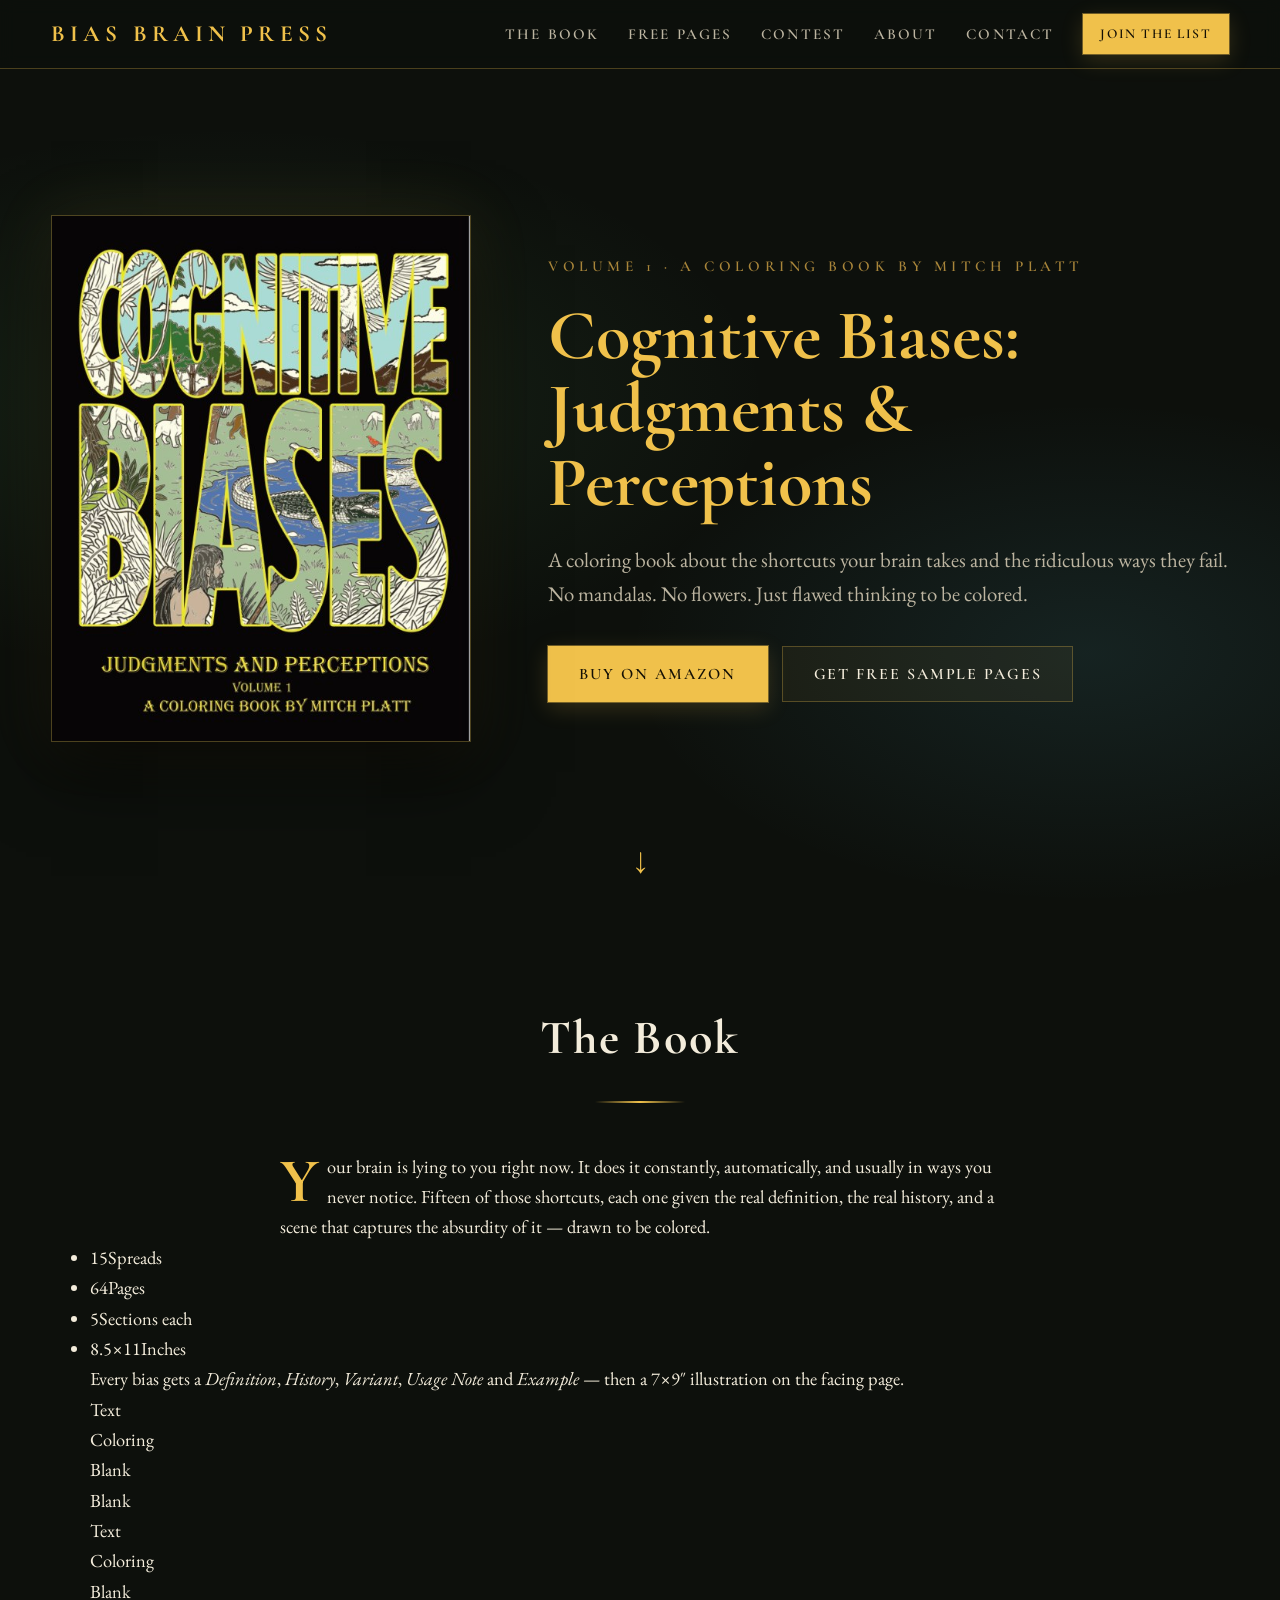
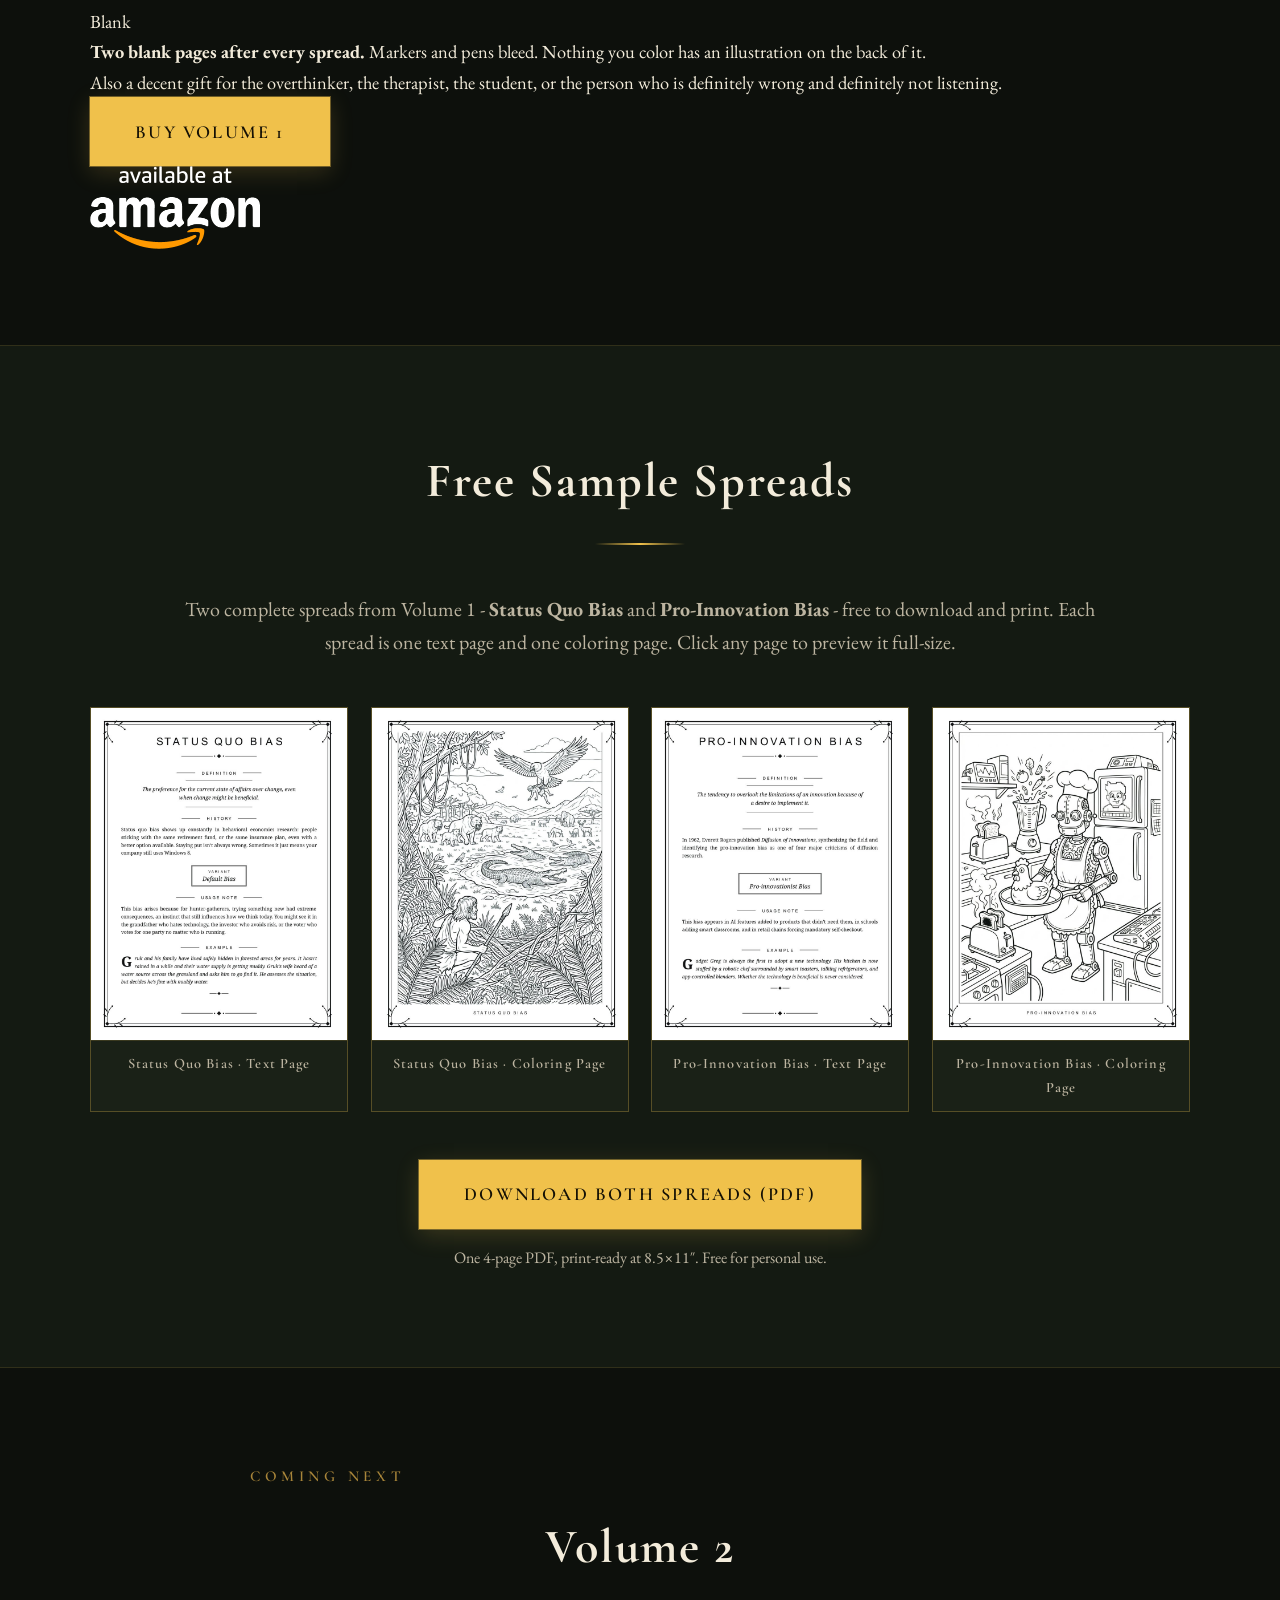
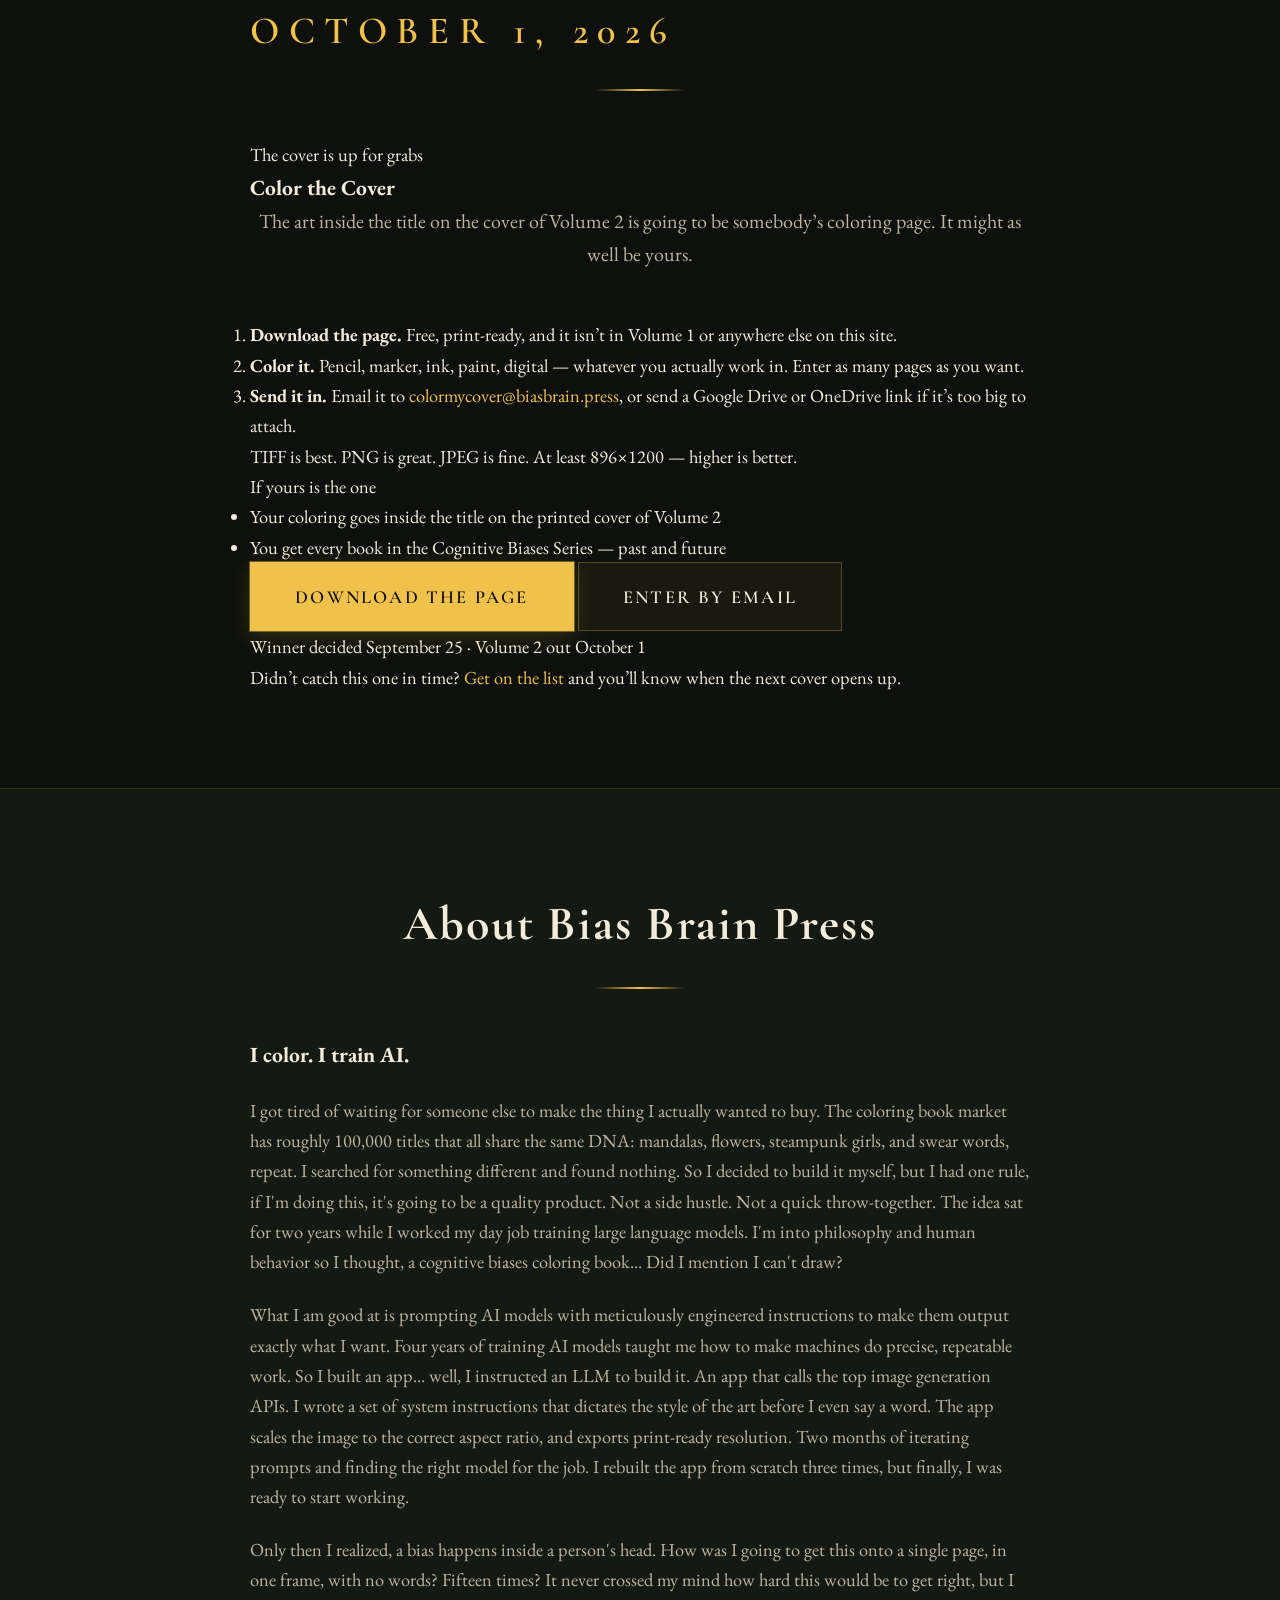
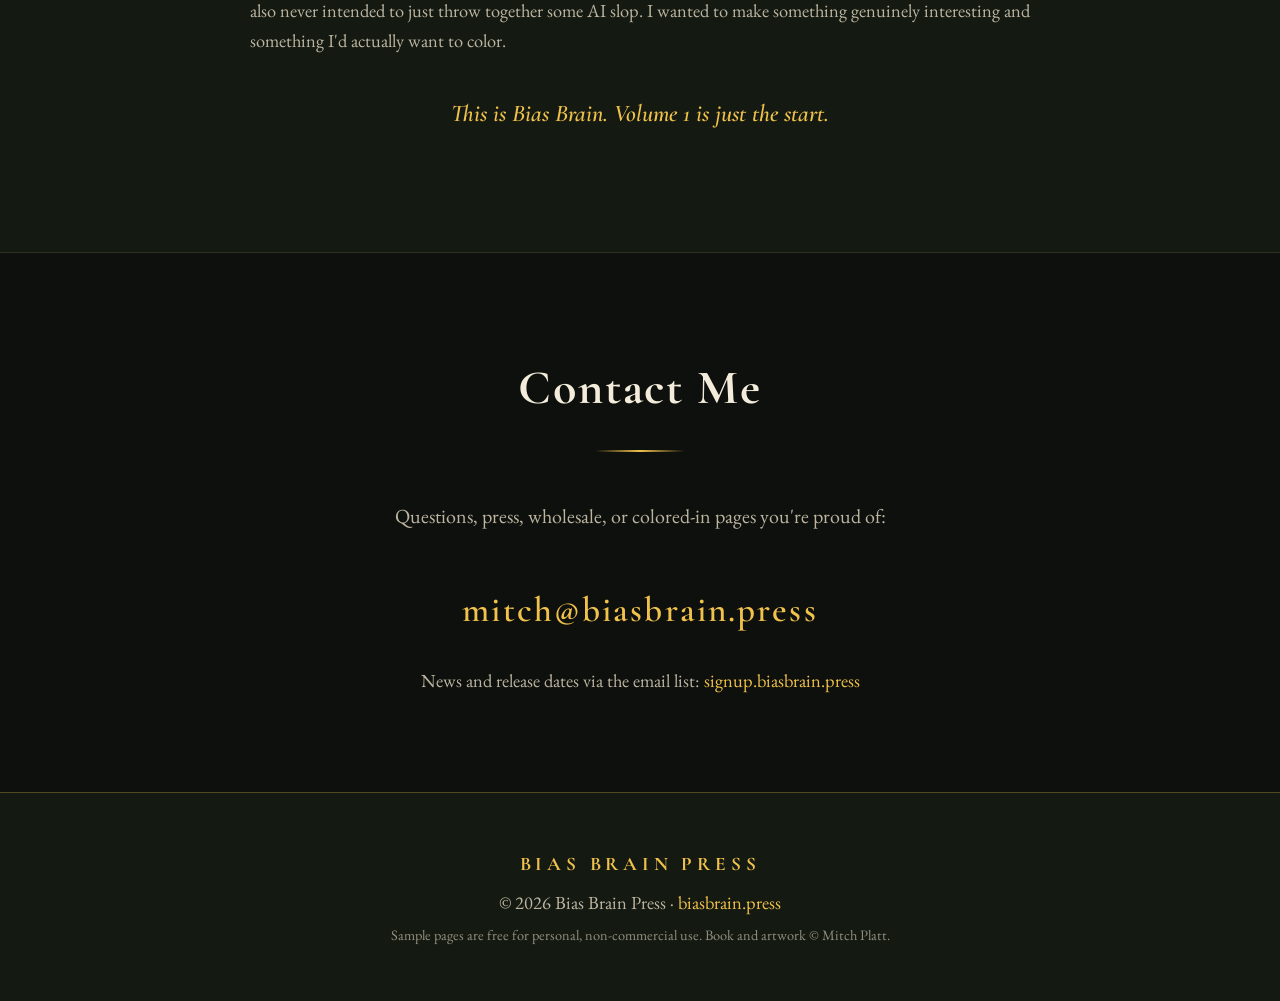
==== app/index.html @ ae274e96 "Add files via upload" ====
<!DOCTYPE html>
<html lang="en">
<head>
  <meta charset="UTF-8">
  <meta name="viewport" content="width=device-width, initial-scale=1.0">
  <title>Bias Brain Press - Cognitive Biases: A Coloring Book</title>
  <meta name="description" content="Bias Brain Press publishes Cognitive Biases: Judgments and Perceptions - a coloring book about the flawed shortcuts your brain loves. Download free sample pages and join the email list.">
  <link rel="icon" type="image/png" href="images/favicon.png">
  <link rel="preconnect" href="https://fonts.googleapis.com">
  <link rel="preconnect" href="https://fonts.gstatic.com" crossorigin>
  <link href="https://fonts.googleapis.com/css2?family=Cormorant+Garamond:ital,wght@0,500;0,600;0,700;1,500&family=EB+Garamond:ital,wght@0,400;0,500;1,400&display=swap" rel="stylesheet">
  <link rel="stylesheet" href="css/style.css">
</head>
<body>

  <!-- ============ NAV ============ -->
  <header class="nav">
    <a class="wordmark" href="#top">Bias Brain Press</a>
    <button class="nav-toggle" id="navToggle" aria-label="Open menu" aria-expanded="false">
      <span></span><span></span><span></span>
    </button>
    <nav class="nav-links" id="navLinks">
      <a href="#book">The Book</a>
      <a href="#free">Free Pages</a>
      <a href="#volume2">Contest</a>
      <a href="#about">About</a>
      <a href="#contact">Contact</a>
      <a class="btn btn-small btn-gold" href="https://forms.cloud.microsoft/r/vApkrmTgNT" target="_blank" rel="noopener">Join the List</a>
    </nav>
  </header>

  <!-- ============ HERO ============ -->
  <section class="hero" id="top">
    <div class="hero-inner">
      <div class="hero-cover">
        <img src="images/cover.jpg" alt="Cover of Cognitive Biases: Judgments and Perceptions, Volume 1 - a coloring book by Mitch Platt" width="542" height="681">
        <div class="cover-glow" aria-hidden="true"></div>
      </div>
      <div class="hero-copy">
        <p class="kicker">Volume 1 &middot; A coloring book by Mitch Platt</p>
        <h1>Cognitive Biases:<br><span>Judgments &amp; Perceptions</span></h1>
        <p class="lede">A coloring book about the shortcuts your brain takes and the ridiculous ways they fail. No mandalas. No flowers. Just flawed thinking to be colored.</p>
        <div class="hero-actions">
          <a class="btn btn-gold" href="https://www.amazon.com/dp/B0HBMC6KRS" target="_blank" rel="noopener">Buy on Amazon</a>
          <a class="btn btn-outline" href="#free">Get Free Sample Pages</a>
        </div>
      </div>
    </div>
    <a class="scroll-hint" href="#book" aria-label="Scroll down">&darr;</a>
  </section>

  <!-- ============ THE BOOK ============ -->
  <section class="section" id="book">
    <div class="wrap">
      <h2 class="section-title">The Book</h2>
      <div class="rule" aria-hidden="true"></div>
      <div class="book-text">
        <p class="dropcap">Your brain is lying to you right now. It does it constantly, automatically, and usually in ways you never notice. Fifteen of those shortcuts, each one given the real definition, the real history, and a scene that captures the absurdity of it &mdash; drawn to be colored.</p>
      </div>

      <div class="spec-panel">
        <ul class="specs">
          <li><span class="spec-num">15</span><span class="spec-label">Spreads</span></li>
          <li><span class="spec-num">64</span><span class="spec-label">Pages</span></li>
          <li><span class="spec-num">5</span><span class="spec-label">Sections each</span></li>
          <li><span class="spec-num">8.5&times;11</span><span class="spec-label">Inches</span></li>
        </ul>

        <p class="spec-sections">Every bias gets a <em>Definition</em>, <em>History</em>, <em>Variant</em>, <em>Usage&nbsp;Note</em> and <em>Example</em> &mdash; then a 7&times;9&Prime; illustration on the facing page.</p>

        <div class="pagemap">
          <div class="pagemap-strip">
            <div class="pgw"><span class="pg pg-text" aria-hidden="true"></span><span class="pgl">Text</span></div>
            <div class="pgw"><span class="pg pg-art" aria-hidden="true"></span><span class="pgl">Coloring</span></div>
            <div class="pgw"><span class="pg pg-blank" aria-hidden="true"></span><span class="pgl">Blank</span></div>
            <div class="pgw"><span class="pg pg-blank" aria-hidden="true"></span><span class="pgl">Blank</span></div>
            <div class="pgw"><span class="pg pg-text" aria-hidden="true"></span><span class="pgl">Text</span></div>
            <div class="pgw"><span class="pg pg-art" aria-hidden="true"></span><span class="pgl">Coloring</span></div>
            <div class="pgw"><span class="pg pg-blank" aria-hidden="true"></span><span class="pgl">Blank</span></div>
            <div class="pgw"><span class="pg pg-blank" aria-hidden="true"></span><span class="pgl">Blank</span></div>
          </div>
          <p class="pagemap-note"><strong>Two blank pages after every spread.</strong> Markers and pens bleed. Nothing you color has an illustration on the back of it.</p>
        </div>
      </div>

      <p class="gift-note">Also a decent gift for the overthinker, the therapist, the student, or the person who is definitely wrong and definitely not listening.</p>

      <div class="book-cta">
        <a class="btn btn-gold btn-large" href="https://www.amazon.com/dp/B0HBMC6KRS" target="_blank" rel="noopener">Buy Volume 1</a>
        <img class="amazon-badge" src="images/available-at-amazon.png" alt="Available at Amazon" width="170" height="83" loading="lazy">
      </div>
    </div>
  </section>

  <!-- ============ FREE SAMPLE PAGES ============ -->
  <section class="section section-alt" id="free">
    <div class="wrap">
      <h2 class="section-title">Free Sample Spreads</h2>
      <div class="rule" aria-hidden="true"></div>
      <p class="section-lede">Two complete spreads from Volume 1 - <strong>Status Quo Bias</strong> and <strong>Pro-Innovation Bias</strong> - free to download and print. Each spread is one text page and one coloring page. Click any page to preview it full-size.</p>

      <div class="gallery">
        <figure class="gallery-item" data-full="images/status-quo-text.jpg">
          <img src="images/status-quo-text.jpg" alt="Status Quo Bias - text page with definition, history, and example" loading="lazy">
          <figcaption>Status Quo Bias &middot; Text Page</figcaption>
        </figure>
        <figure class="gallery-item" data-full="images/status-quo-coloring.jpg">
          <img src="images/status-quo-coloring.jpg" alt="Status Quo Bias - coloring page of a prehistoric hunter-gatherer scene" loading="lazy">
          <figcaption>Status Quo Bias &middot; Coloring Page</figcaption>
        </figure>
        <figure class="gallery-item" data-full="images/pro-innovation-text.jpg">
          <img src="images/pro-innovation-text.jpg" alt="Pro-Innovation Bias - text page with definition, history, and example" loading="lazy">
          <figcaption>Pro-Innovation Bias &middot; Text Page</figcaption>
        </figure>
        <figure class="gallery-item" data-full="images/pro-innovation-coloring.jpg">
          <img src="images/pro-innovation-coloring.jpg" alt="Pro-Innovation Bias - coloring page of a robot chef in a gadget-filled kitchen" loading="lazy">
          <figcaption>Pro-Innovation Bias &middot; Coloring Page</figcaption>
        </figure>
      </div>

      <div class="download-cta">
        <a class="btn btn-gold btn-large" href="downloads/bias-brain-sample-spreads.pdf" download>Download Both Spreads (PDF)</a>
        <p class="download-note">One 4-page PDF, print-ready at 8.5&times;11&Prime;. Free for personal use.</p>
      </div>
    </div>
  </section>

  <!-- ============ VOLUME 2 + CONTEST ============ -->
  <section class="section contest" id="volume2">
    <div class="wrap wrap-narrow contest-inner">
      <p class="kicker">Coming next</p>
      <h2 class="section-title">Volume 2</h2>
      <p class="volume2-date">October 1, 2026</p>
      <div class="rule" aria-hidden="true"></div>

      <p class="contest-flag">The cover is up for grabs</p>
      <h3 class="contest-title">Color the Cover</h3>

      <p class="section-lede">The art inside the title on the cover of Volume&nbsp;2 is going to be somebody&rsquo;s coloring page. It might as well be yours.</p>

      <ol class="steps">
        <li>
          <strong>Download the page.</strong>
          Free, print-ready, and it isn&rsquo;t in Volume&nbsp;1 or anywhere else on this site.
        </li>
        <li>
          <strong>Color it.</strong>
          Pencil, marker, ink, paint, digital &mdash; whatever you actually work in. Enter as many pages as you want.
        </li>
        <li>
          <strong>Send it in.</strong>
          Email it to <a href="mailto:colormycover@biasbrain.press">colormycover@biasbrain.press</a>, or send a Google&nbsp;Drive or OneDrive link if it&rsquo;s too big to attach.
        </li>
      </ol>

      <p class="contest-spec">TIFF is best. PNG is great. JPEG is fine. At least 896&times;1200 &mdash; higher is better.</p>

      <div class="prize">
        <p class="prize-title">If yours is the one</p>
        <ul>
          <li>Your coloring goes inside the title on the printed cover of Volume&nbsp;2</li>
          <li>You get every book in the Cognitive Biases Series &mdash; past and future</li>
        </ul>
      </div>

      <div class="contest-actions">
        <!-- PLACEHOLDER: drop the PDF at app/downloads/bias-brain-contest-page.pdf, then delete "is-disabled" from the line below -->
        <a class="btn btn-gold btn-large is-disabled" href="downloads/bias-brain-contest-page.pdf" download>Download the Page</a>
        <a class="btn btn-outline btn-large" href="mailto:colormycover@biasbrain.press">Enter by Email</a>
      </div>

      <p class="contest-meta">Winner decided September&nbsp;25 &middot; Volume&nbsp;2 out October&nbsp;1</p>
      <p class="contest-list">Didn&rsquo;t catch this one in time? <a href="https://forms.cloud.microsoft/r/vApkrmTgNT" target="_blank" rel="noopener">Get on the list</a> and you&rsquo;ll know when the next cover opens up.</p>
    </div>
  </section>

  <!-- ============ ABOUT ============ -->
  <section class="section section-alt" id="about">
    <div class="wrap wrap-narrow">
      <h2 class="section-title">About Bias Brain Press</h2>
      <div class="rule" aria-hidden="true"></div>
      <div class="bio">
        <p class="bio-lead"><strong>I color. I train AI.</strong></p>
        <p>I got tired of waiting for someone else to make the thing I actually wanted to buy. The coloring book market has roughly 100,000 titles that all share the same DNA: mandalas, flowers, steampunk girls, and swear words, repeat. I searched for something different and found nothing. So I decided to build it myself, but I had one rule, if I'm doing this, it's going to be a quality product. Not a side hustle. Not a quick throw-together. The idea sat for two years while I worked my day job training large language models. I'm into philosophy and human behavior so I thought, a cognitive biases coloring book... Did I mention I can't draw?</p>
        <p>What I am good at is prompting AI models with meticulously engineered instructions to make them output exactly what I want. Four years of training AI models taught me how to make machines do precise, repeatable work. So I built an app... well, I instructed an LLM to build it. An app that calls the top image generation APIs. I wrote a set of system instructions that dictates the style of the art before I even say a word. The app scales the image to the correct aspect ratio, and exports print-ready resolution. Two months of iterating prompts and finding the right model for the job. I rebuilt the app from scratch three times, but finally, I was ready to start working.</p>
        <p>Only then I realized, a bias happens inside a person's head. How was I going to get this onto a single page, in one frame, with no words? Fifteen times? It never crossed my mind how hard this would be to get right, but I also never intended to just throw together some AI slop. I wanted to make something genuinely interesting and something I'd actually want to color.</p>
        <p class="bio-signoff">This is Bias Brain. Volume 1 is just the start.</p>
      </div>
    </div>
  </section>

  <!-- ============ CONTACT ============ -->
  <section class="section" id="contact">
    <div class="wrap wrap-narrow contact-inner">
      <h2 class="section-title">Contact Me</h2>
      <div class="rule" aria-hidden="true"></div>
      <p class="section-lede">Questions, press, wholesale, or colored-in pages you're proud of:</p>
      <p><a class="contact-email" href="mailto:mitch@biasbrain.press">mitch@biasbrain.press</a></p>
      <p class="contact-signup">News and release dates via the email list: <a href="https://forms.cloud.microsoft/r/vApkrmTgNT" target="_blank" rel="noopener">signup.biasbrain.press</a></p>
    </div>
  </section>

  <!-- ============ FOOTER ============ -->
  <footer class="footer">
    <p class="footer-wordmark">Bias Brain Press</p>
    <p>&copy; 2026 Bias Brain Press &middot; <a href="https://biasbrain.press">biasbrain.press</a></p>
    <p class="footer-small">Sample pages are free for personal, non-commercial use. Book and artwork &copy; Mitch Platt.</p>
  </footer>

  <!-- ============ LIGHTBOX ============ -->
  <div class="lightbox" id="lightbox" aria-hidden="true">
    <button class="lightbox-close" id="lightboxClose" aria-label="Close preview">&times;</button>
    <img id="lightboxImg" src="" alt="Full-size page preview">
  </div>

  <script>
    // Mobile nav
    const navToggle = document.getElementById('navToggle');
    const navLinks = document.getElementById('navLinks');
    navToggle.addEventListener('click', () => {
      const open = navLinks.classList.toggle('open');
      navToggle.setAttribute('aria-expanded', open);
    });
    navLinks.querySelectorAll('a').forEach(a =>
      a.addEventListener('click', () => navLinks.classList.remove('open'))
    );

    // Lightbox
    const lightbox = document.getElementById('lightbox');
    const lightboxImg = document.getElementById('lightboxImg');
    document.querySelectorAll('.gallery-item').forEach(item => {
      item.addEventListener('click', () => {
        lightboxImg.src = item.dataset.full;
        lightboxImg.alt = item.querySelector('img').alt;
        lightbox.classList.add('open');
        lightbox.setAttribute('aria-hidden', 'false');
        document.body.style.overflow = 'hidden';
      });
    });
    function closeLightbox() {
      lightbox.classList.remove('open');
      lightbox.setAttribute('aria-hidden', 'true');
      document.body.style.overflow = '';
    }
    document.getElementById('lightboxClose').addEventListener('click', closeLightbox);
    lightbox.addEventListener('click', e => { if (e.target === lightbox) closeLightbox(); });
    document.addEventListener('keydown', e => { if (e.key === 'Escape') closeLightbox(); });
  </script>
</body>
</html>
---- app/css/style.css ----
/* ============================================================
   Bias Brain Press — biasbrain.press
   Single-page site. Dark theme, bright accents from the cover.
   ============================================================ */

:root {
  --bg:        #0d100c;
  --bg-alt:    #141a12;
  --panel:     #1a2117;
  --ink:       #f3ecdb;
  --ink-dim:   #bdb5a1;
  --gold:      #f0c14b;
  --gold-deep: #c9982e;
  --gold-soft: #a8853a;
  --line:      rgba(240, 193, 75, 0.28);
  --serif:     "Cormorant Garamond", Georgia, "Times New Roman", serif;
  --body:      "EB Garamond", Georgia, "Times New Roman", serif;
}

* { margin: 0; padding: 0; box-sizing: border-box; }

html { scroll-behavior: smooth; }

body {
  background: var(--bg);
  color: var(--ink);
  font-family: var(--body);
  font-size: 1.15rem;
  line-height: 1.65;
  -webkit-font-smoothing: antialiased;
}

img { display: block; max-width: 100%; height: auto; }

a { color: var(--gold); text-decoration: none; }
a:hover { text-decoration: underline; }

/* ---------- Buttons ---------- */
.btn {
  display: inline-block;
  font-family: var(--serif);
  font-weight: 600;
  font-size: 1rem;
  letter-spacing: 0.12em;
  text-transform: uppercase;
  padding: 0.85em 1.9em;
  border: 1px solid transparent;
  transition: transform 0.15s ease, box-shadow 0.15s ease, background 0.15s ease;
  cursor: pointer;
}
.btn:hover { text-decoration: none; transform: translateY(-2px); }
.btn-gold {
  background: var(--gold);
  color: #141005;
  box-shadow: 0 0 0 1px rgba(240,193,75,.4), 0 6px 22px rgba(240,193,75,.18);
}
.btn-gold:hover { background: #ffd465; }
.btn-outline {
  border-color: var(--line);
  color: var(--ink);
  background: rgba(240,193,75,.05);
}
.btn-outline:hover { border-color: var(--gold); color: var(--gold); }
.btn-small { padding: 0.55em 1.2em; font-size: 0.85rem; }
.btn-large { font-size: 1.15rem; padding: 1em 2.4em; }

/* ---------- Nav ---------- */
.nav {
  position: sticky;
  top: 0;
  z-index: 50;
  display: flex;
  align-items: center;
  justify-content: space-between;
  padding: 0.9rem 4vw;
  background: rgba(13, 16, 12, 0.92);
  backdrop-filter: blur(8px);
  border-bottom: 1px solid var(--line);
}
.wordmark {
  font-family: var(--serif);
  font-weight: 700;
  font-size: 1.45rem;
  letter-spacing: 0.22em;
  text-transform: uppercase;
  color: var(--gold);
}
.wordmark:hover { text-decoration: none; color: #ffd465; }
.nav-links { display: flex; align-items: center; gap: 1.8rem; }
.nav-links a:not(.btn) {
  font-family: var(--serif);
  font-size: 0.95rem;
  font-weight: 600;
  letter-spacing: 0.14em;
  text-transform: uppercase;
  color: var(--ink-dim);
}
.nav-links a:not(.btn):hover { color: var(--gold); text-decoration: none; }
.nav-toggle {
  display: none;
  flex-direction: column;
  gap: 5px;
  background: none;
  border: 0;
  cursor: pointer;
  padding: 6px;
}
.nav-toggle span { width: 26px; height: 2px; background: var(--gold); display: block; }

/* ---------- Hero ---------- */
.hero {
  position: relative;
  min-height: calc(100vh - 66px);
  display: flex;
  flex-direction: column;
  justify-content: center;
  padding: 4rem 4vw 5rem;
  background:
    radial-gradient(ellipse 70% 55% at 18% 40%, rgba(108,193,116,0.12), transparent 60%),
    radial-gradient(ellipse 60% 50% at 85% 70%, rgba(98,200,222,0.10), transparent 60%),
    var(--bg);
}
.hero-inner {
  display: grid;
  grid-template-columns: minmax(280px, 420px) 1fr;
  gap: clamp(2rem, 6vw, 6rem);
  align-items: center;
  max-width: 1200px;
  margin: 0 auto;
  width: 100%;
}
.hero-cover { position: relative; }
.hero-cover img {
  width: 100%;
  border: 1px solid var(--line);
  box-shadow: 0 30px 70px rgba(0,0,0,0.65), 0 0 60px rgba(240,193,75,0.10);
}
.cover-glow {
  position: absolute;
  inset: -8%;
  background: radial-gradient(ellipse at center, rgba(240,193,75,0.12), transparent 65%);
  z-index: -1;
}
.kicker {
  font-family: var(--serif);
  font-size: 0.95rem;
  font-weight: 600;
  letter-spacing: 0.3em;
  text-transform: uppercase;
  color: var(--gold-soft);
  margin-bottom: 1.2rem;
}
.hero h1 {
  font-family: var(--serif);
  font-weight: 700;
  font-size: clamp(2.6rem, 5.5vw, 4.4rem);
  line-height: 1.05;
  color: var(--gold);
  margin-bottom: 1.4rem;
}
.lede {
  font-size: 1.3rem;
  color: var(--ink-dim);
  max-width: 34em;
  margin-bottom: 2.2rem;
}
.hero-actions { display: flex; flex-wrap: wrap; gap: 0.9rem; }
.scroll-hint {
  position: absolute;
  bottom: 1.4rem;
  left: 50%;
  transform: translateX(-50%);
  font-size: 1.6rem;
  color: var(--gold);
  animation: bob 2.2s ease-in-out infinite;
}
.scroll-hint:hover { text-decoration: none; }
@keyframes bob { 0%,100% { transform: translate(-50%,0); } 50% { transform: translate(-50%,8px); } }

/* ---------- Sections ---------- */
.section { padding: 6rem 4vw; }
.section-alt { background: var(--bg-alt); border-top: 1px solid rgba(240,193,75,0.12); border-bottom: 1px solid rgba(240,193,75,0.12); }
.wrap { max-width: 1100px; margin: 0 auto; }
.wrap-narrow { max-width: 780px; }
.section-title {
  font-family: var(--serif);
  font-weight: 700;
  font-size: clamp(2rem, 4vw, 3rem);
  color: var(--ink);
  letter-spacing: 0.04em;
  text-align: center;
}
.rule {
  width: 90px;
  height: 2px;
  margin: 1.4rem auto 3rem;
  background: linear-gradient(90deg, transparent, var(--gold), transparent);
}
.section-lede {
  text-align: center;
  font-size: 1.25rem;
  color: var(--ink-dim);
  max-width: 46em;
  margin: 0 auto 3rem;
}
.book-text { max-width: 720px; margin: 0 auto; }
.book-text p + p { margin-top: 1.2rem; }
.dropcap::first-letter {
  font-family: var(--serif);
  font-weight: 700;
  font-size: 3.4em;
  line-height: 0.8;
  float: left;
  padding: 0.08em 0.12em 0 0;
  color: var(--gold);
}
/* ---------- Gallery ---------- */
.gallery {
  display: grid;
  grid-template-columns: repeat(4, 1fr);
  gap: 1.4rem;
  margin-bottom: 3rem;
}
.gallery-item {
  cursor: zoom-in;
  border: 1px solid var(--line);
  background: var(--panel);
  transition: transform 0.2s ease, box-shadow 0.2s ease, border-color 0.2s ease;
}
.gallery-item:hover {
  transform: translateY(-6px);
  border-color: var(--gold);
  box-shadow: 0 18px 40px rgba(0,0,0,0.5), 0 0 30px rgba(240,193,75,0.10);
}
.gallery-item figcaption {
  font-family: var(--serif);
  font-size: 0.9rem;
  font-weight: 600;
  letter-spacing: 0.08em;
  text-align: center;
  color: var(--ink-dim);
  padding: 0.7rem 0.4rem;
  border-top: 1px solid rgba(240,193,75,0.15);
}
.download-cta { text-align: center; }
.download-note { margin-top: 1rem; color: var(--ink-dim); font-size: 1rem; }

/* ---------- Volume 2 ---------- */
.volume2 {
  background:
    radial-gradient(ellipse 60% 80% at 50% 50%, rgba(240,193,75,0.08), transparent 70%),
    var(--bg);
  text-align: center;
}
.volume2-inner { max-width: 760px; }
.volume2 .kicker { color: var(--gold-soft); }
.volume2-date {
  font-family: var(--serif);
  font-size: clamp(1.6rem, 3.5vw, 2.4rem);
  font-weight: 600;
  letter-spacing: 0.25em;
  text-transform: uppercase;
  color: var(--gold);
  margin: 0.8rem 0 1.6rem;
}

/* ---------- Bio ---------- */
.bio p { margin-bottom: 1.4rem; color: var(--ink-dim); }
.bio p:first-child { color: var(--ink); font-size: 1.35rem; }
.bio-signoff {
  font-family: var(--serif);
  font-size: 1.5rem;
  font-weight: 600;
  font-style: italic;
  color: var(--gold) !important;
  text-align: center;
  margin-top: 2.4rem;
}

/* ---------- Contact ---------- */
.contact-inner { text-align: center; }
.contact-email {
  font-family: var(--serif);
  font-size: clamp(1.5rem, 3.5vw, 2.2rem);
  font-weight: 600;
  letter-spacing: 0.06em;
  color: var(--gold);
}
.contact-email:hover { color: #ffd465; }
.contact-signup { margin-top: 1.6rem; color: var(--ink-dim); }

/* ---------- Footer ---------- */
.footer {
  padding: 3.5rem 4vw 3rem;
  text-align: center;
  border-top: 1px solid var(--line);
  background: var(--bg-alt);
  color: var(--ink-dim);
}
.footer-wordmark {
  font-family: var(--serif);
  font-weight: 700;
  font-size: 1.2rem;
  letter-spacing: 0.25em;
  text-transform: uppercase;
  color: var(--gold);
  margin-bottom: 0.8rem;
}
.footer p { margin-bottom: 0.4rem; }
.footer-small { font-size: 0.9rem; opacity: 0.75; }

/* ---------- Lightbox ---------- */
.lightbox {
  position: fixed;
  inset: 0;
  z-index: 100;
  display: none;
  align-items: center;
  justify-content: center;
  background: rgba(5, 7, 4, 0.93);
  padding: 3rem 1.5rem;
}
.lightbox.open { display: flex; }
.lightbox img {
  max-height: 88vh;
  max-width: 92vw;
  width: auto;
  border: 1px solid var(--line);
  box-shadow: 0 30px 80px rgba(0,0,0,0.8);
}
.lightbox-close {
  position: absolute;
  top: 1rem;
  right: 1.4rem;
  background: none;
  border: 0;
  color: var(--gold);
  font-size: 2.6rem;
  line-height: 1;
  cursor: pointer;
}

/* ---------- Responsive ---------- */
@media (max-width: 900px) {
  .hero-inner { grid-template-columns: 1fr; text-align: center; }
  .hero-cover { max-width: 360px; margin: 0 auto; }
  .hero-actions { justify-content: center; }
  .lede { margin-left: auto; margin-right: auto; }
  .gallery { grid-template-columns: repeat(2, 1fr); }
}
@media (max-width: 720px) {
  .nav-toggle { display: flex; }
  .nav-links {
    position: absolute;
    top: 100%;
    left: 0;
    right: 0;
    flex-direction: column;
    align-items: stretch;
    gap: 0;
    background: rgba(13, 16, 12, 0.98);
    border-bottom: 1px solid var(--line);
    padding: 0.6rem 4vw 1.2rem;
    display: none;
  }
  .nav-links.open { display: flex; }
  .nav-links a:not(.btn) { padding: 0.85rem 0; border-bottom: 1px solid rgba(240,193,75,0.12); }
  .nav-links .btn { margin-top: 0.9rem; text-align: center; }
  .section { padding: 4rem 5vw; }
  .hero { padding: 3rem 5vw 5rem; min-height: auto; }
  .scroll-hint { display: none; }
}
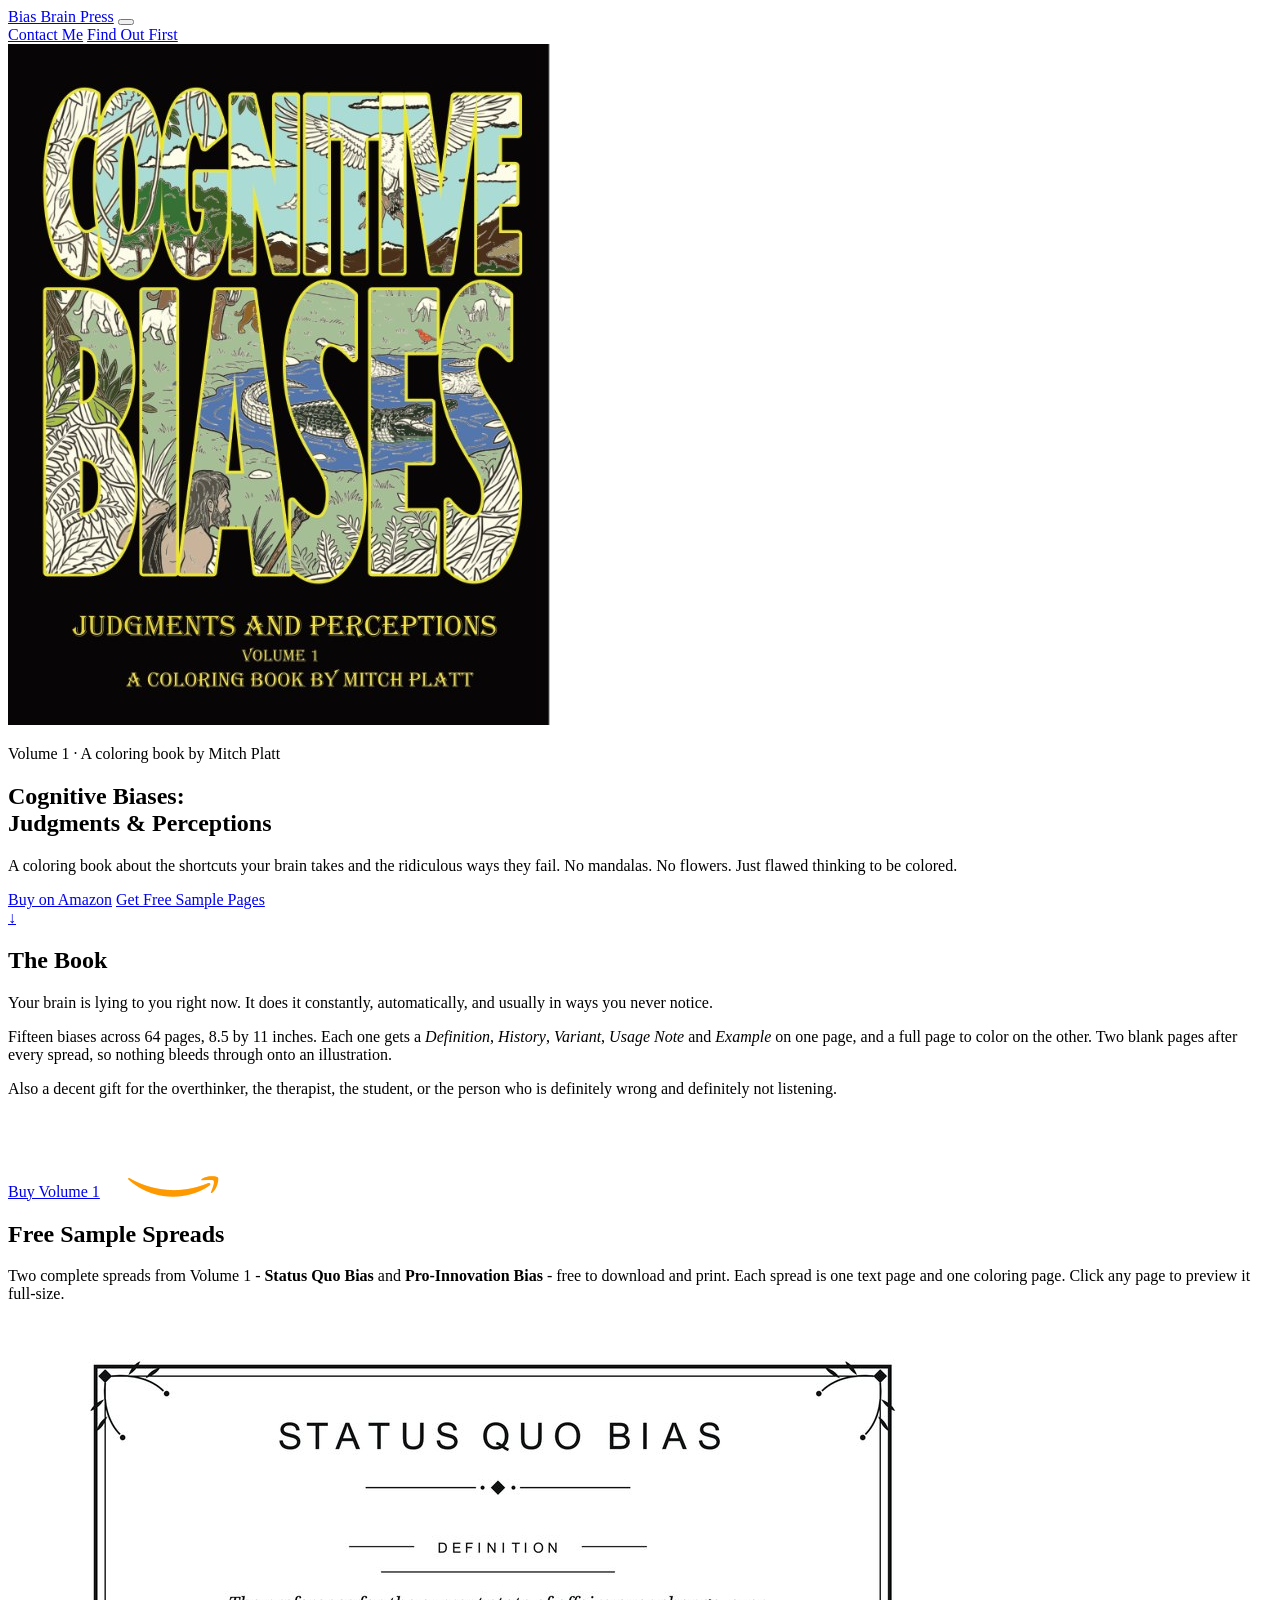
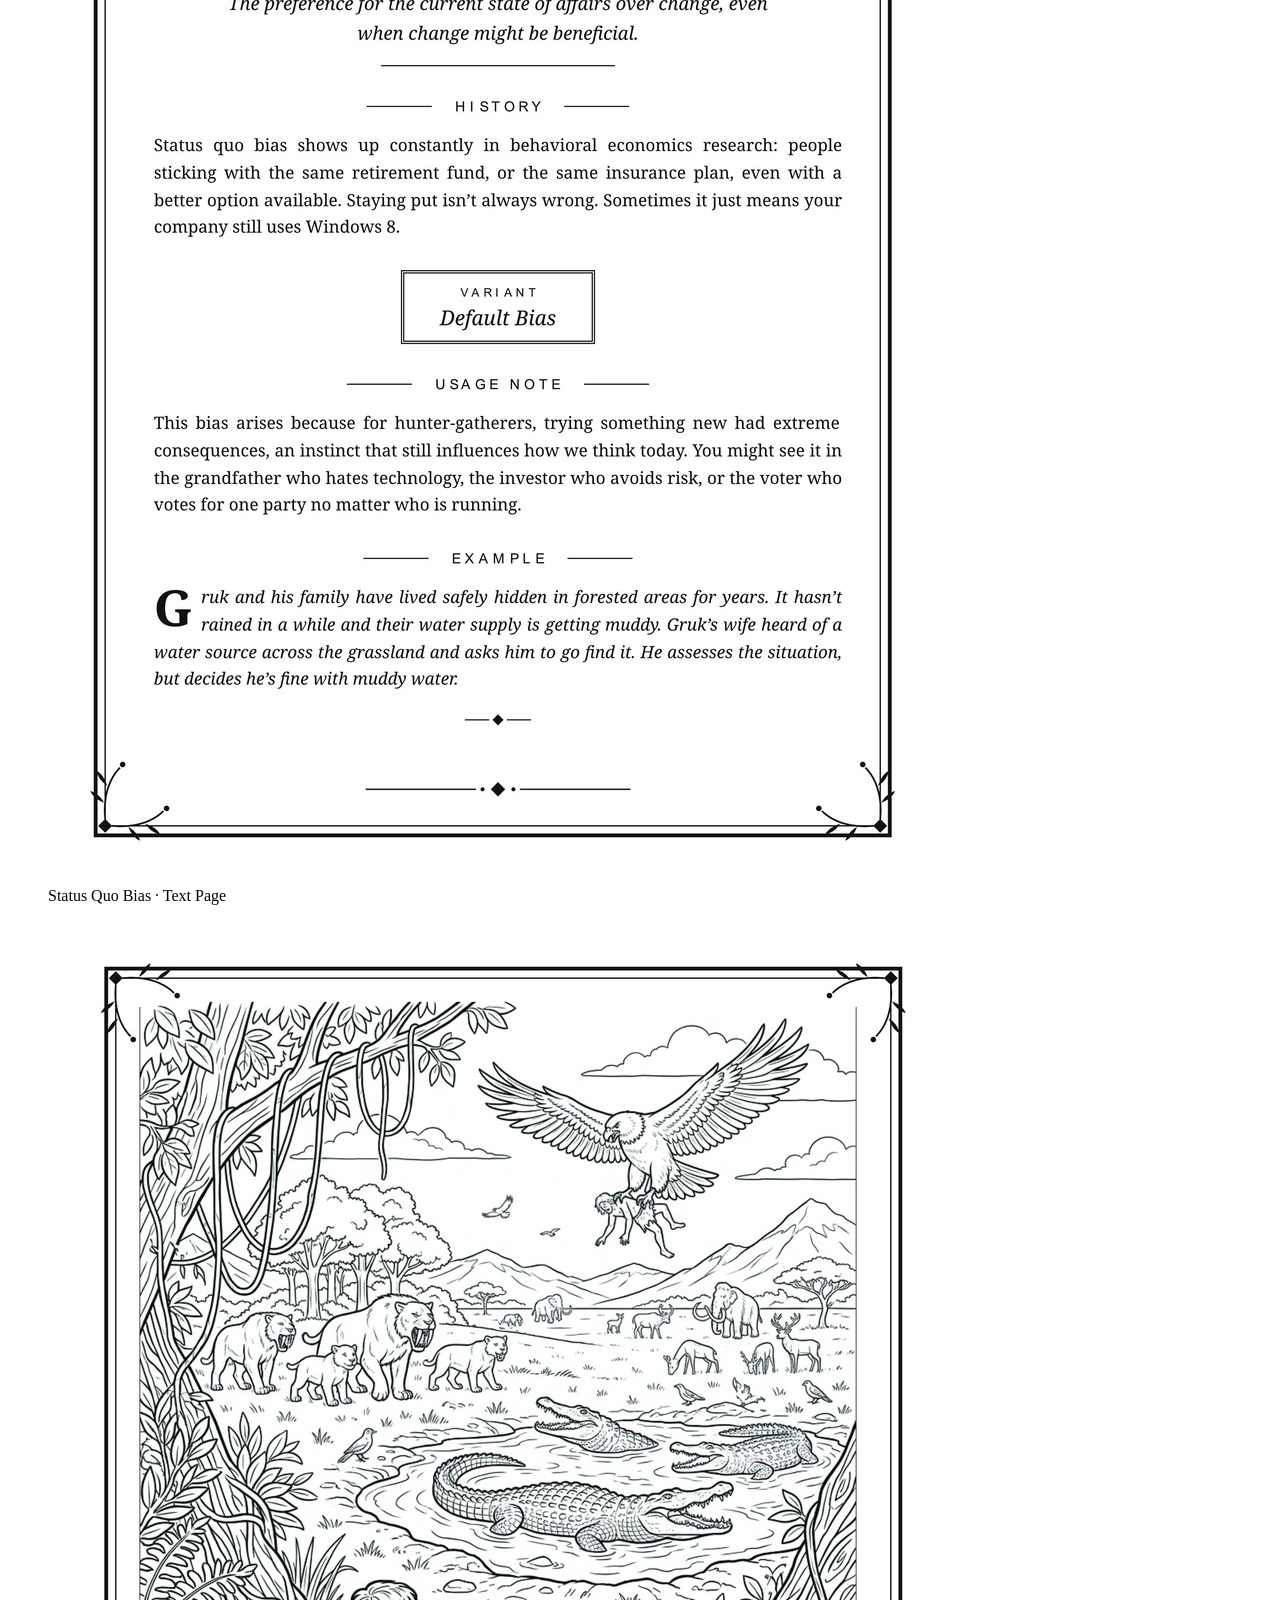
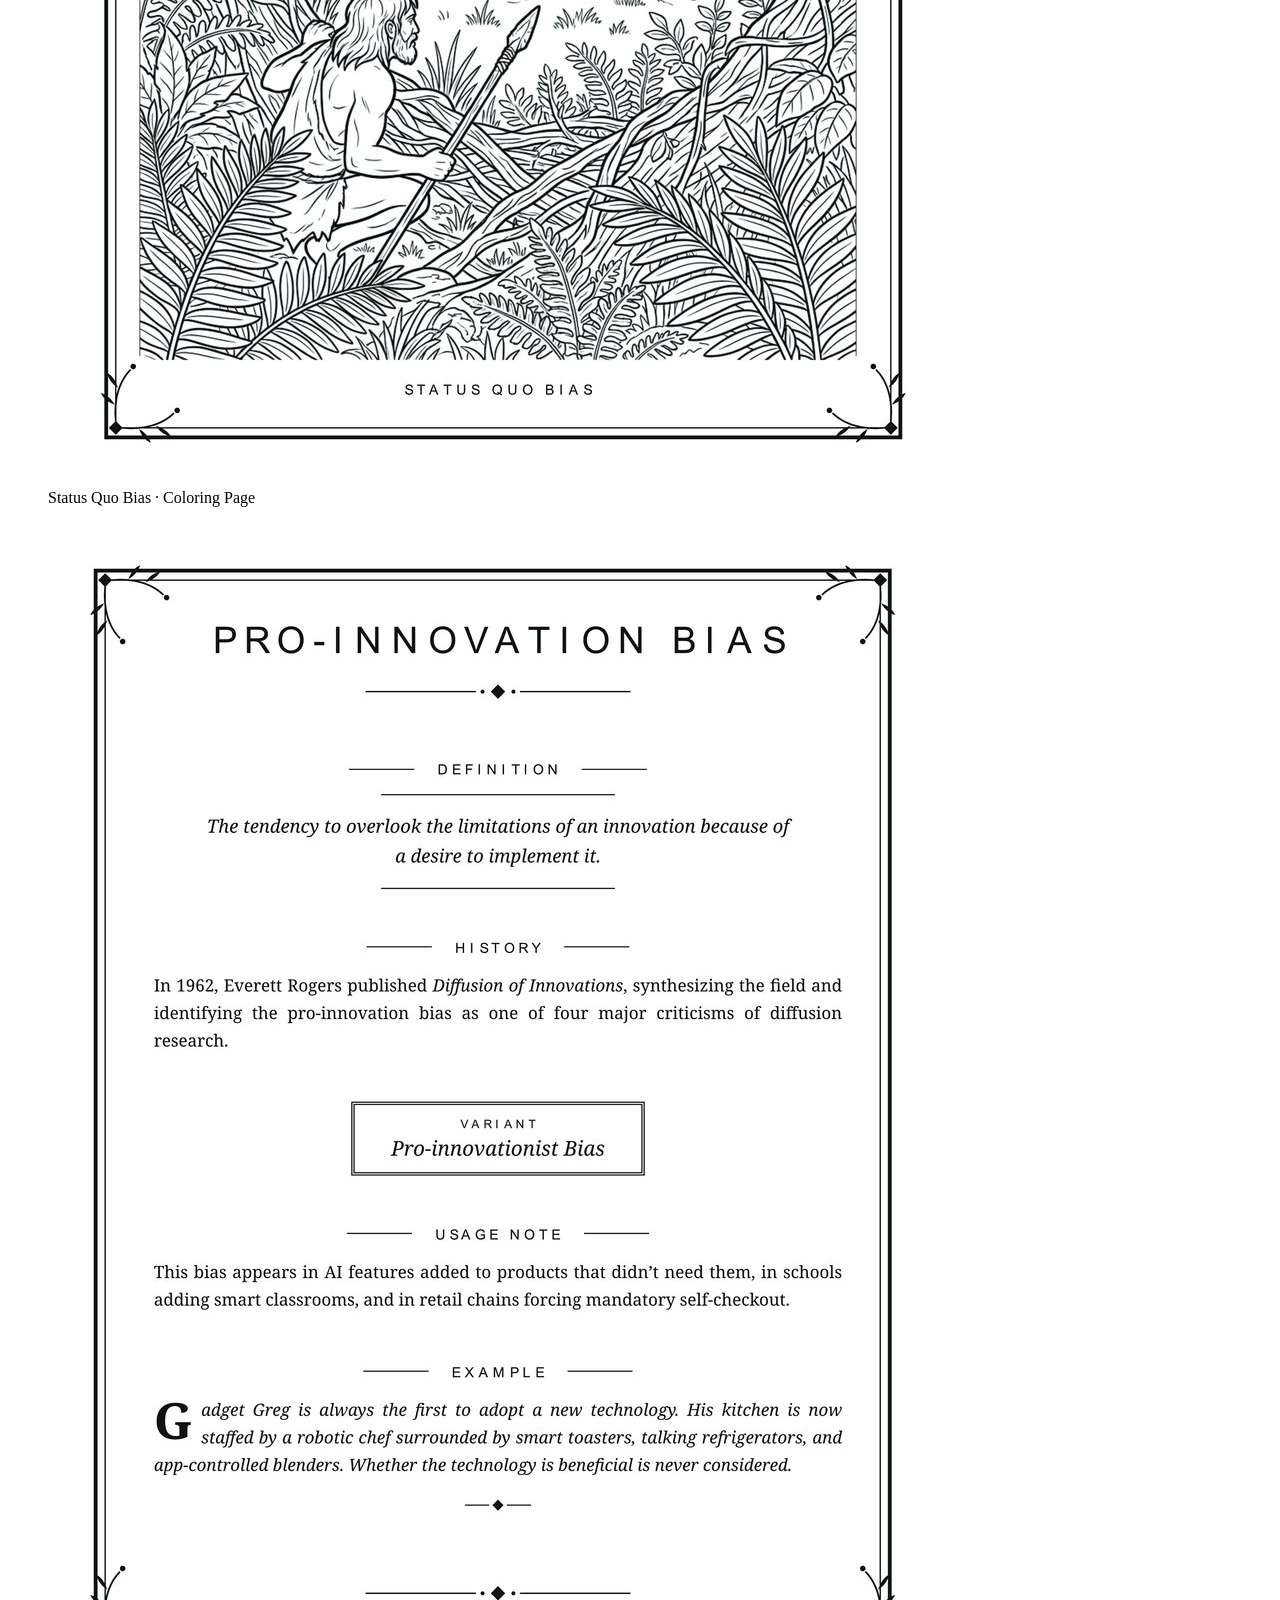
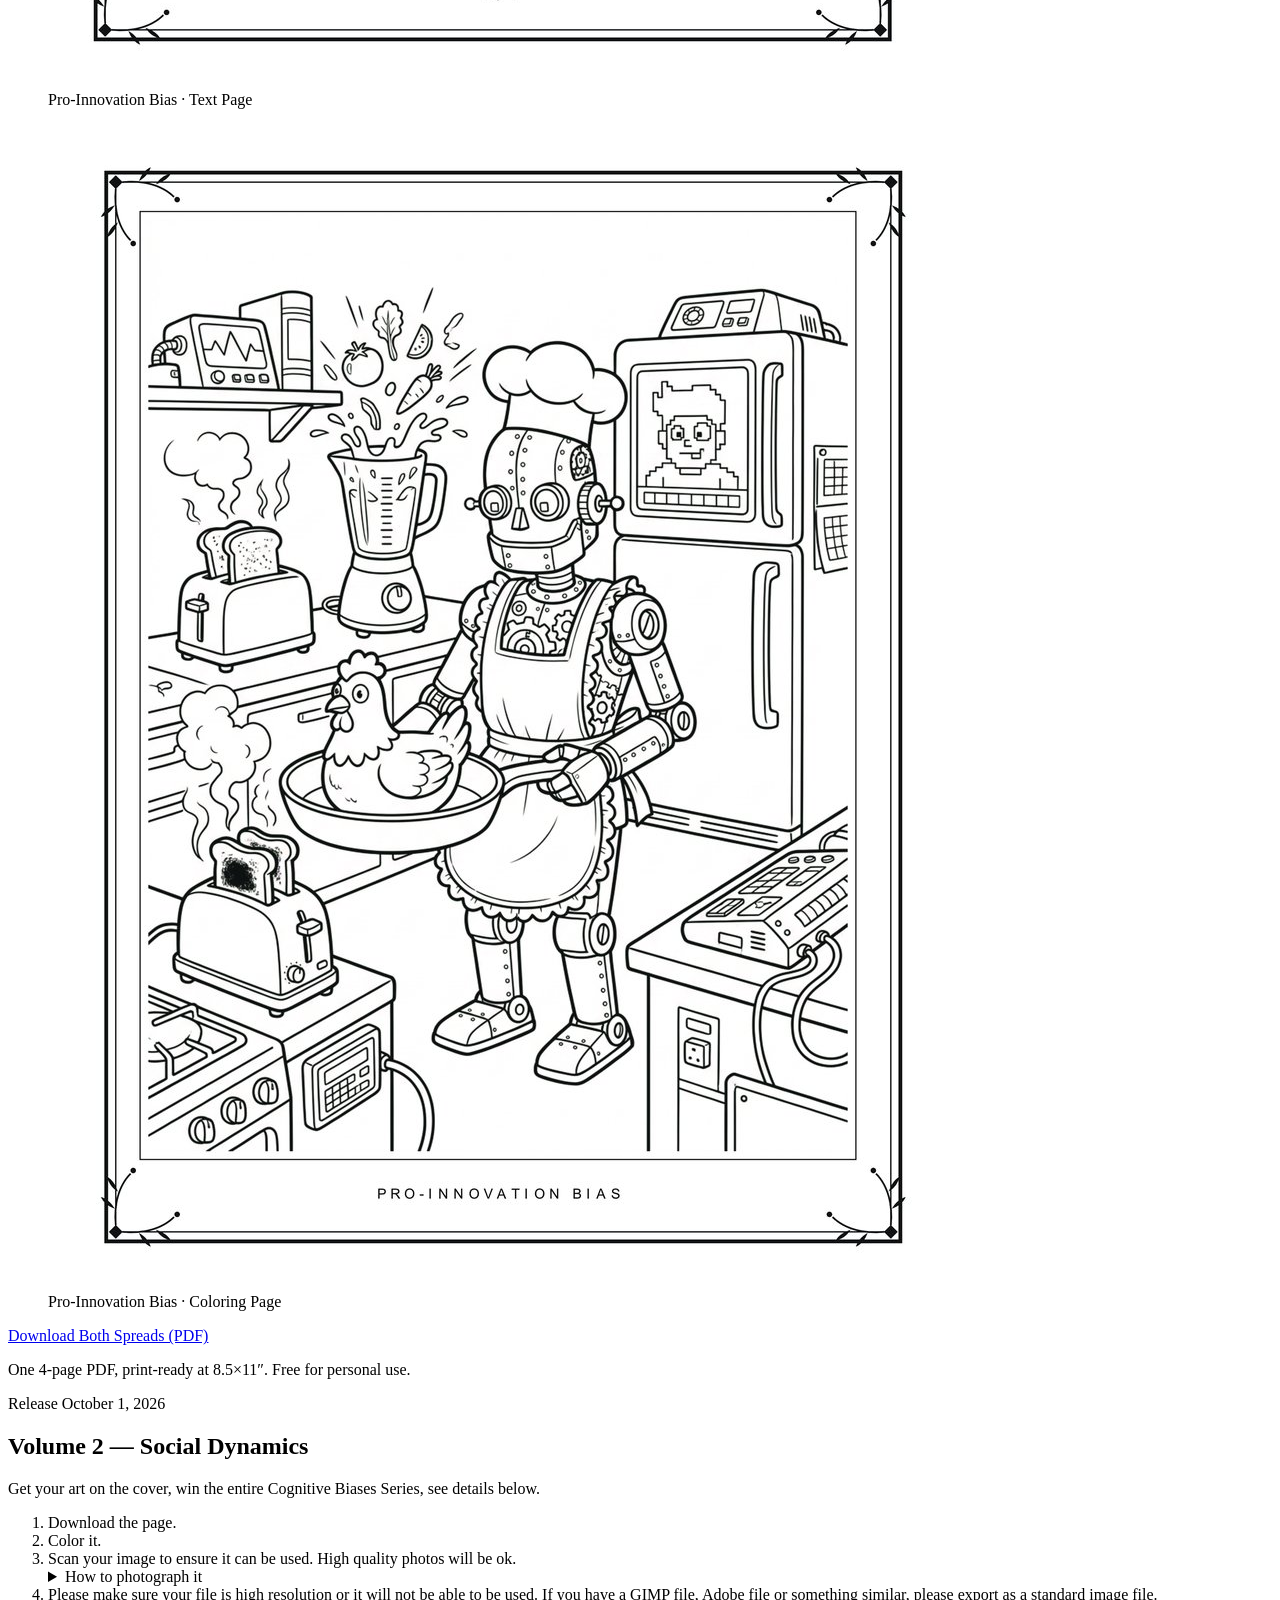
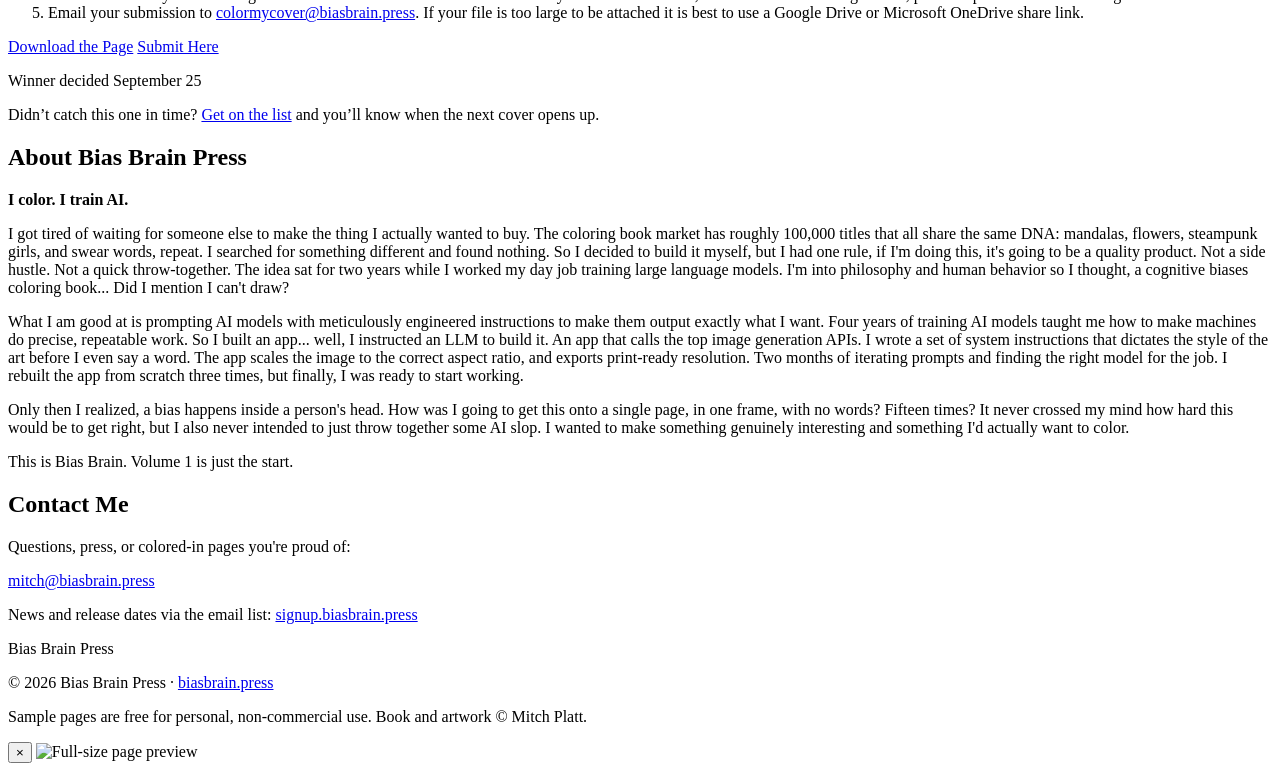
==== commit bba3ab09: "Update index.html" ====
--- a/app/index.html
+++ b/app/index.html
@@ -20,12 +20,8 @@
       <span></span><span></span><span></span>
     </button>
     <nav class="nav-links" id="navLinks">
-      <a href="#book">The Book</a>
-      <a href="#free">Free Pages</a>
-      <a href="#volume2">Contest</a>
-      <a href="#about">About</a>
-      <a href="#contact">Contact</a>
-      <a class="btn btn-small btn-gold" href="https://forms.cloud.microsoft/r/vApkrmTgNT" target="_blank" rel="noopener">Join the List</a>
+      <a href="mailto:mitch@biasbrain.press">Contact Me</a>
+      <a class="btn btn-small btn-gold" href="https://forms.cloud.microsoft/r/vApkrmTgNT" target="_blank" rel="noopener">Find Out First</a>
     </nav>
   </header>
 
@@ -55,32 +51,8 @@
       <h2 class="section-title">The Book</h2>
       <div class="rule" aria-hidden="true"></div>
       <div class="book-text">
-        <p class="dropcap">Your brain is lying to you right now. It does it constantly, automatically, and usually in ways you never notice. Fifteen of those shortcuts, each one given the real definition, the real history, and a scene that captures the absurdity of it &mdash; drawn to be colored.</p>
-      </div>
-
-      <div class="spec-panel">
-        <ul class="specs">
-          <li><span class="spec-num">15</span><span class="spec-label">Spreads</span></li>
-          <li><span class="spec-num">64</span><span class="spec-label">Pages</span></li>
-          <li><span class="spec-num">5</span><span class="spec-label">Sections each</span></li>
-          <li><span class="spec-num">8.5&times;11</span><span class="spec-label">Inches</span></li>
-        </ul>
-
-        <p class="spec-sections">Every bias gets a <em>Definition</em>, <em>History</em>, <em>Variant</em>, <em>Usage&nbsp;Note</em> and <em>Example</em> &mdash; then a 7&times;9&Prime; illustration on the facing page.</p>
-
-        <div class="pagemap">
-          <div class="pagemap-strip">
-            <div class="pgw"><span class="pg pg-text" aria-hidden="true"></span><span class="pgl">Text</span></div>
-            <div class="pgw"><span class="pg pg-art" aria-hidden="true"></span><span class="pgl">Coloring</span></div>
-            <div class="pgw"><span class="pg pg-blank" aria-hidden="true"></span><span class="pgl">Blank</span></div>
-            <div class="pgw"><span class="pg pg-blank" aria-hidden="true"></span><span class="pgl">Blank</span></div>
-            <div class="pgw"><span class="pg pg-text" aria-hidden="true"></span><span class="pgl">Text</span></div>
-            <div class="pgw"><span class="pg pg-art" aria-hidden="true"></span><span class="pgl">Coloring</span></div>
-            <div class="pgw"><span class="pg pg-blank" aria-hidden="true"></span><span class="pgl">Blank</span></div>
-            <div class="pgw"><span class="pg pg-blank" aria-hidden="true"></span><span class="pgl">Blank</span></div>
-          </div>
-          <p class="pagemap-note"><strong>Two blank pages after every spread.</strong> Markers and pens bleed. Nothing you color has an illustration on the back of it.</p>
-        </div>
+        <p class="dropcap">Your brain is lying to you right now. It does it constantly, automatically, and usually in ways you never notice.</p>
+        <p>Fifteen biases across 64 pages, 8.5 by 11 inches. Each one gets a <em>Definition</em>, <em>History</em>, <em>Variant</em>, <em>Usage&nbsp;Note</em> and <em>Example</em> on one page, and a full page to color on the other. Two blank pages after every spread, so nothing bleeds through onto an illustration.</p>
       </div>
 
       <p class="gift-note">Also a decent gift for the overthinker, the therapist, the student, or the person who is definitely wrong and definitely not listening.</p>
@@ -128,48 +100,40 @@
   <!-- ============ VOLUME 2 + CONTEST ============ -->
   <section class="section contest" id="volume2">
     <div class="wrap wrap-narrow contest-inner">
-      <p class="kicker">Coming next</p>
-      <h2 class="section-title">Volume 2</h2>
-      <p class="volume2-date">October 1, 2026</p>
-      <div class="rule" aria-hidden="true"></div>
-
-      <p class="contest-flag">The cover is up for grabs</p>
-      <h3 class="contest-title">Color the Cover</h3>
-
-      <p class="section-lede">The art inside the title on the cover of Volume&nbsp;2 is going to be somebody&rsquo;s coloring page. It might as well be yours.</p>
+      <p class="kicker">Release October 1, 2026</p>
+      <h2 class="section-title">Volume 2 &mdash; Social Dynamics</h2>
+      <div class="rule" aria-hidden="true"></div>
+
+      <p class="section-lede">Get your art on the cover, win the entire Cognitive Biases Series, see details below.</p>
 
       <ol class="steps">
+        <li>Download the page.</li>
+        <li>Color it.</li>
         <li>
-          <strong>Download the page.</strong>
-          Free, print-ready, and it isn&rsquo;t in Volume&nbsp;1 or anywhere else on this site.
+          Scan your image to ensure it can be used. High quality photos will be ok.
+          <details class="photo-help">
+            <summary>How to photograph it</summary>
+            <ul>
+              <li>Press the page flat &mdash; a book on each corner works.</li>
+              <li>Daylight near a window, no direct sun. No flash: it blows out the paper and kills your color.</li>
+              <li>Hold the camera straight above the centre of the page, not at an angle.</li>
+              <li>Fill the frame with the page. Don&rsquo;t crop into the art.</li>
+              <li>Watch for your own shadow falling across the paper.</li>
+              <li>Shoot at your camera&rsquo;s highest quality setting.</li>
+            </ul>
+          </details>
         </li>
-        <li>
-          <strong>Color it.</strong>
-          Pencil, marker, ink, paint, digital &mdash; whatever you actually work in. Enter as many pages as you want.
-        </li>
-        <li>
-          <strong>Send it in.</strong>
-          Email it to <a href="mailto:colormycover@biasbrain.press">colormycover@biasbrain.press</a>, or send a Google&nbsp;Drive or OneDrive link if it&rsquo;s too big to attach.
-        </li>
+        <li>Please make sure your file is high resolution or it will not be able to be used. If you have a GIMP file, Adobe file or something similar, please export as a standard image file.</li>
+        <li>Email your submission to <a href="mailto:colormycover@biasbrain.press">colormycover@biasbrain.press</a>. If your file is too large to be attached it is best to use a Google Drive or Microsoft OneDrive share link.</li>
       </ol>
-
-      <p class="contest-spec">TIFF is best. PNG is great. JPEG is fine. At least 896&times;1200 &mdash; higher is better.</p>
-
-      <div class="prize">
-        <p class="prize-title">If yours is the one</p>
-        <ul>
-          <li>Your coloring goes inside the title on the printed cover of Volume&nbsp;2</li>
-          <li>You get every book in the Cognitive Biases Series &mdash; past and future</li>
-        </ul>
-      </div>
 
       <div class="contest-actions">
         <!-- PLACEHOLDER: drop the PDF at app/downloads/bias-brain-contest-page.pdf, then delete "is-disabled" from the line below -->
         <a class="btn btn-gold btn-large is-disabled" href="downloads/bias-brain-contest-page.pdf" download>Download the Page</a>
-        <a class="btn btn-outline btn-large" href="mailto:colormycover@biasbrain.press">Enter by Email</a>
-      </div>
-
-      <p class="contest-meta">Winner decided September&nbsp;25 &middot; Volume&nbsp;2 out October&nbsp;1</p>
+        <a class="btn btn-outline btn-large" href="mailto:colormycover@biasbrain.press">Submit Here</a>
+      </div>
+
+      <p class="contest-meta">Winner decided September&nbsp;25</p>
       <p class="contest-list">Didn&rsquo;t catch this one in time? <a href="https://forms.cloud.microsoft/r/vApkrmTgNT" target="_blank" rel="noopener">Get on the list</a> and you&rsquo;ll know when the next cover opens up.</p>
     </div>
   </section>
@@ -194,7 +158,7 @@
     <div class="wrap wrap-narrow contact-inner">
       <h2 class="section-title">Contact Me</h2>
       <div class="rule" aria-hidden="true"></div>
-      <p class="section-lede">Questions, press, wholesale, or colored-in pages you're proud of:</p>
+      <p class="section-lede">Questions, press, or colored-in pages you're proud of:</p>
       <p><a class="contact-email" href="mailto:mitch@biasbrain.press">mitch@biasbrain.press</a></p>
       <p class="contact-signup">News and release dates via the email list: <a href="https://forms.cloud.microsoft/r/vApkrmTgNT" target="_blank" rel="noopener">signup.biasbrain.press</a></p>
     </div>
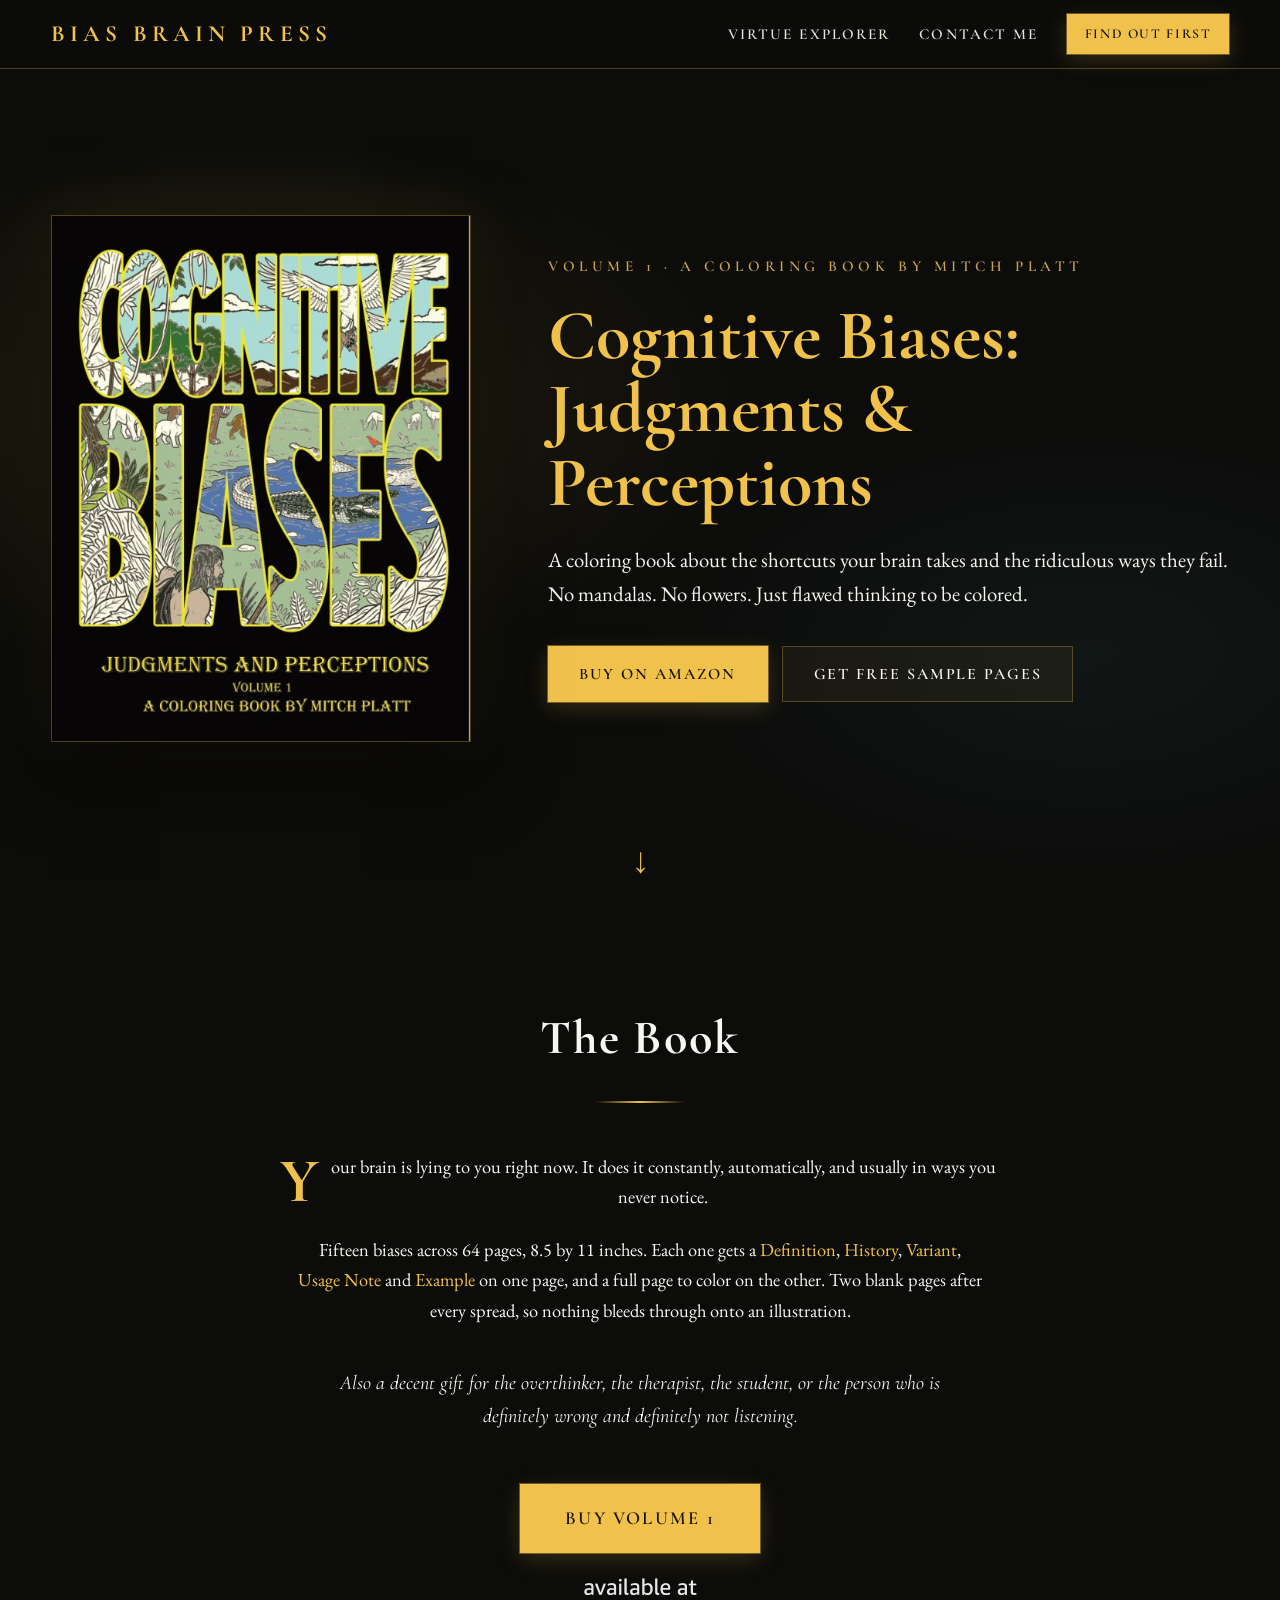
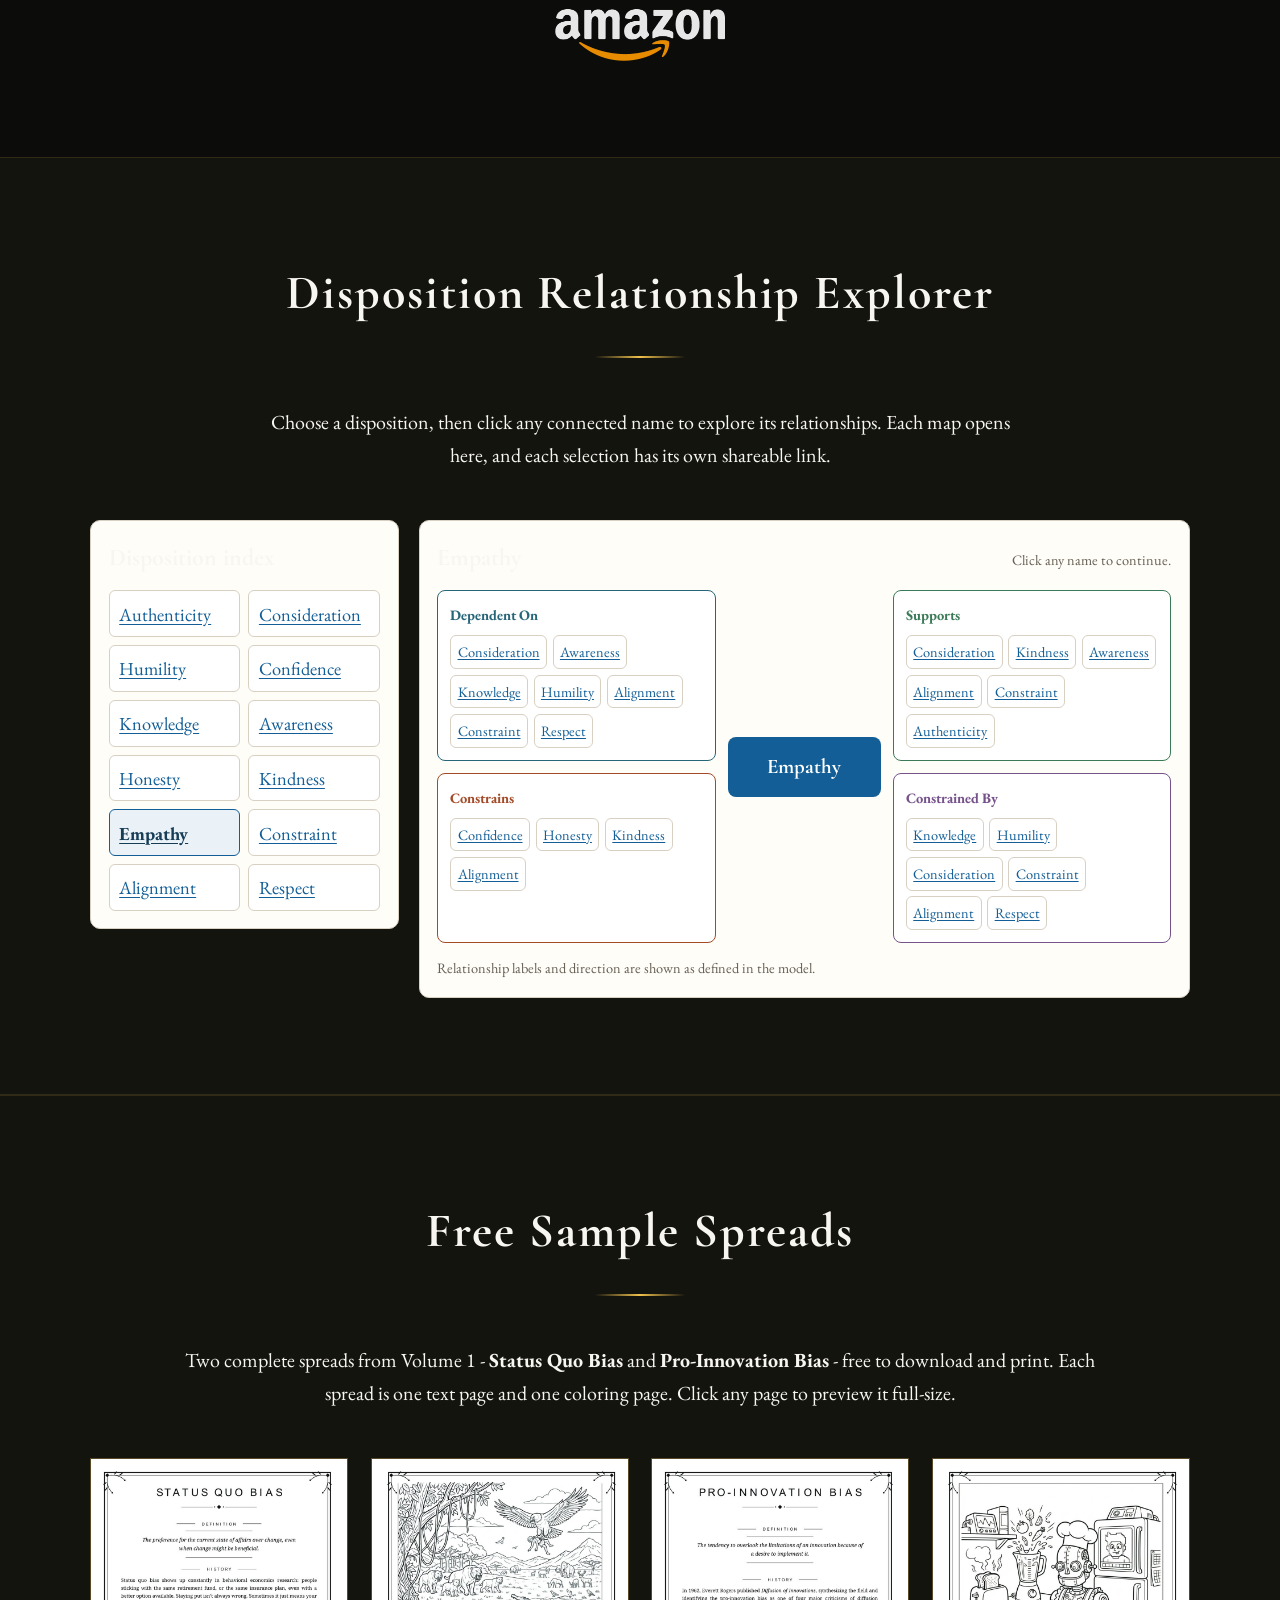
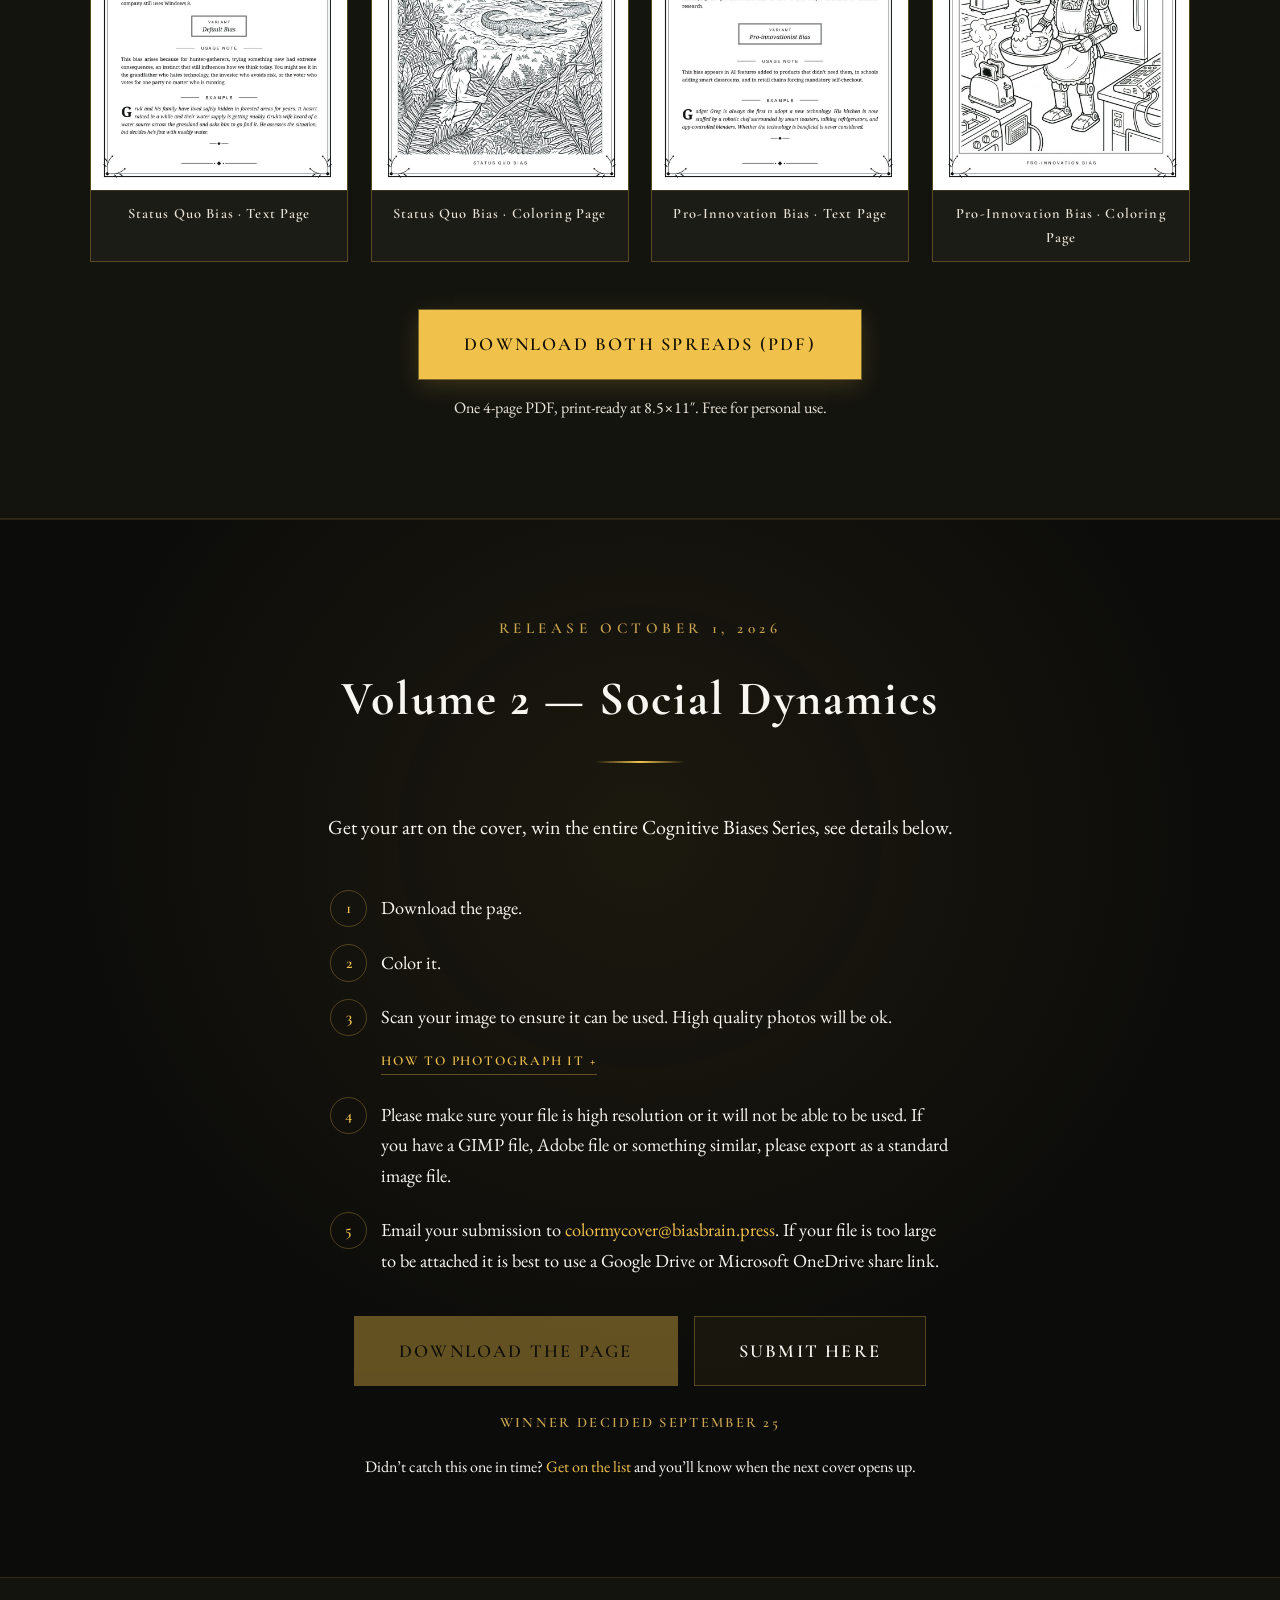
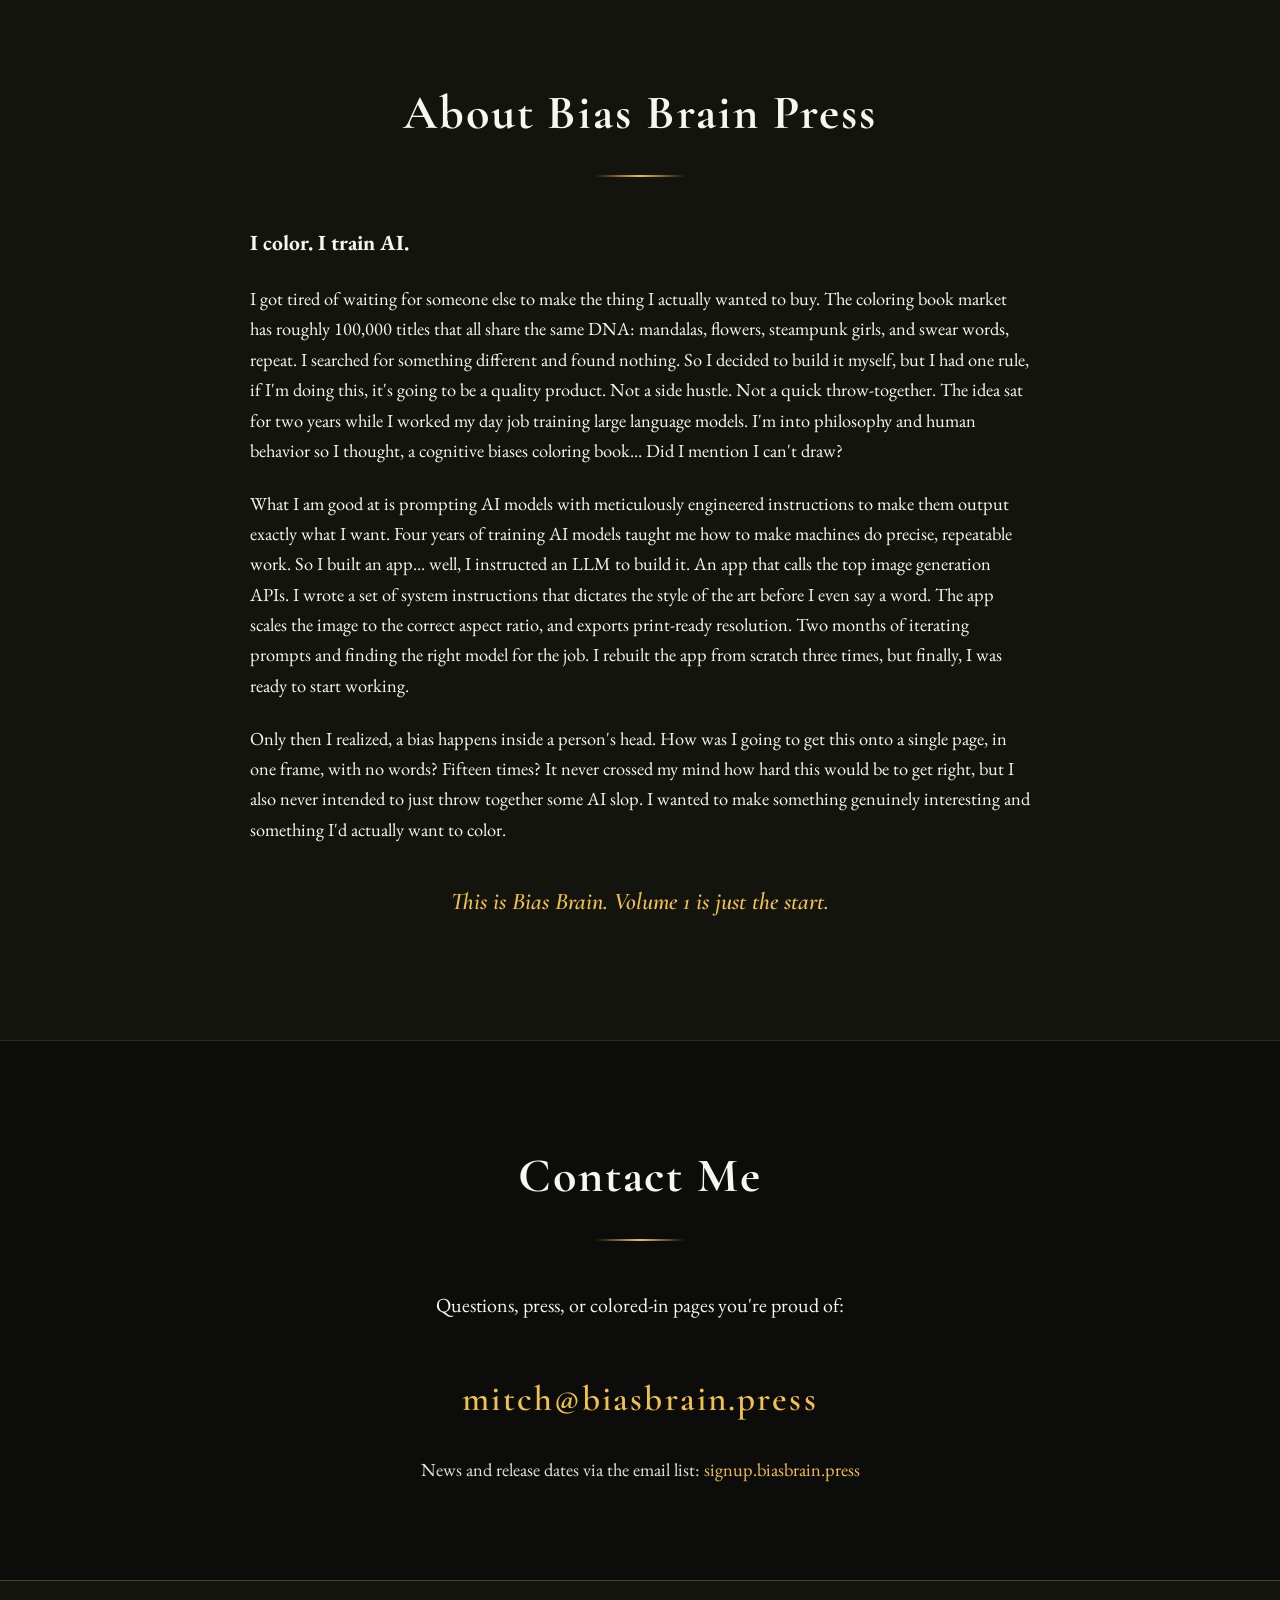
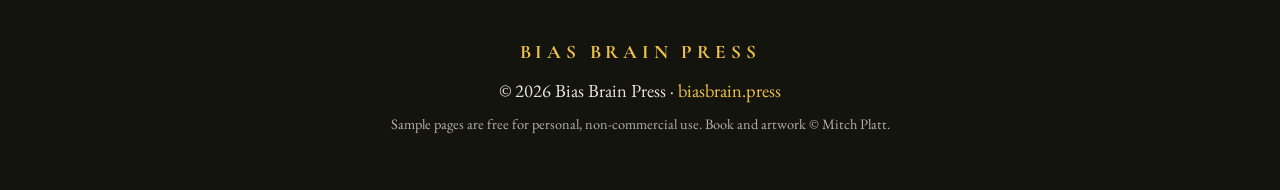
==== commit 5923484a: "Create index.html for Bias Brain Press website Add main HTML structure for Bias Brain Press website" ====
--- a/app/index.html
+++ b/app/index.html
@@ -10,6 +10,35 @@
   <link rel="preconnect" href="https://fonts.gstatic.com" crossorigin>
   <link href="https://fonts.googleapis.com/css2?family=Cormorant+Garamond:ital,wght@0,500;0,600;0,700;1,500&family=EB+Garamond:ital,wght@0,400;0,500;1,400&display=swap" rel="stylesheet">
   <link rel="stylesheet" href="css/style.css">
+  <style>
+    #virtue-explorer { --ve-line:#d8d0c2; --ve-link:#135e96; --ve-dependent:#276678; --ve-support:#3b7a57; --ve-constrains:#a34a28; --ve-constrained:#76528b; }
+    #virtue-explorer .ve-intro { max-width:760px; margin:0 auto 1.5rem; text-align:center; }
+    #virtue-explorer .ve-layout { display:grid; grid-template-columns:minmax(220px,.72fr) minmax(0,1.8fr); gap:1.25rem; align-items:start; }
+    #virtue-explorer .ve-index,#virtue-explorer .ve-map { padding:1.1rem; border:1px solid var(--ve-line); border-radius:10px; background:#fffdf8; }
+    #virtue-explorer .ve-index h3,#virtue-explorer .ve-map h3 { margin:0 0 .8rem; font-family:'Cormorant Garamond',Georgia,serif; font-size:1.5rem; }
+    #virtue-explorer .ve-index-list { display:grid; grid-template-columns:1fr 1fr; gap:.5rem; }
+    #virtue-explorer button { font:inherit; cursor:pointer; }
+    #virtue-explorer .ve-index-button,#virtue-explorer .ve-link { border:1px solid var(--ve-line); border-radius:6px; background:white; color:var(--ve-link); text-align:left; text-decoration:underline; text-underline-offset:.15em; }
+    #virtue-explorer .ve-index-button { min-height:40px; padding:.45rem .6rem; }
+    #virtue-explorer .ve-link { padding:.25rem .4rem; font-size:.9rem; }
+    #virtue-explorer .ve-index-button[aria-pressed="true"] { border-color:var(--ve-link); background:#eaf2f8; color:#173c56; font-weight:700; }
+    #virtue-explorer button:hover { background:#f3eee4; }
+    #virtue-explorer button:focus-visible { outline:3px solid #d59b32; outline-offset:2px; }
+    #virtue-explorer .ve-map-heading { display:flex; justify-content:space-between; align-items:baseline; gap:1rem; }
+    #virtue-explorer .ve-map-heading p,#virtue-explorer .ve-note { color:#665f54; font-size:.9rem; }
+    #virtue-explorer .ve-map-grid { display:grid; grid-template-columns:minmax(0,1fr) minmax(125px,.55fr) minmax(0,1fr); grid-template-rows:1fr 1fr; grid-template-areas:"dependent focus supports" "constrains focus constrained"; gap:.75rem; }
+    #virtue-explorer .ve-group { min-width:0; padding:.75rem; border:1px solid currentColor; border-radius:8px; background:white; }
+    #virtue-explorer .ve-group h4 { margin:0 0 .5rem; font-size:.9rem; }
+    #virtue-explorer .ve-dependent { grid-area:dependent; color:var(--ve-dependent); }
+    #virtue-explorer .ve-supports { grid-area:supports; color:var(--ve-support); }
+    #virtue-explorer .ve-constrains { grid-area:constrains; color:var(--ve-constrains); }
+    #virtue-explorer .ve-constrained { grid-area:constrained; color:var(--ve-constrained); }
+    #virtue-explorer .ve-links { display:flex; flex-wrap:wrap; gap:.35rem; }
+    #virtue-explorer .ve-focus { grid-area:focus; align-self:center; padding:.8rem .4rem; border-radius:8px; background:var(--ve-link); color:white; font-family:'Cormorant Garamond',Georgia,serif; font-size:1.3rem; font-weight:700; text-align:center; overflow-wrap:anywhere; }
+    #virtue-explorer .ve-note { margin:.8rem 0 0; }
+    @media(max-width:760px) { #virtue-explorer .ve-layout{grid-template-columns:1fr} #virtue-explorer .ve-map-grid{grid-template-columns:1fr 1fr;grid-template-rows:auto;grid-template-areas:"focus focus" "dependent supports" "constrains constrained"} #virtue-explorer .ve-focus{justify-self:center;min-width:45%} }
+    @media(max-width:480px) { #virtue-explorer .ve-map-grid{grid-template-columns:1fr;grid-template-areas:"focus" "dependent" "supports" "constrains" "constrained"} }
+  </style>
 </head>
 <body>
 
@@ -20,6 +49,7 @@
       <span></span><span></span><span></span>
     </button>
     <nav class="nav-links" id="navLinks">
+      <a href="#virtue-explorer">Virtue Explorer</a>
       <a href="mailto:mitch@biasbrain.press">Contact Me</a>
       <a class="btn btn-small btn-gold" href="https://forms.cloud.microsoft/r/vApkrmTgNT" target="_blank" rel="noopener">Find Out First</a>
     </nav>
@@ -60,6 +90,22 @@
       <div class="book-cta">
         <a class="btn btn-gold btn-large" href="https://www.amazon.com/dp/B0HBMC6KRS" target="_blank" rel="noopener">Buy Volume 1</a>
         <img class="amazon-badge" src="images/available-at-amazon.png" alt="Available at Amazon" width="170" height="83" loading="lazy">
+      </div>
+    </div>
+  </section>
+
+  <section class="section section-alt" id="virtue-explorer">
+    <div class="wrap">
+      <h2 class="section-title">Disposition Relationship Explorer</h2>
+      <div class="rule" aria-hidden="true"></div>
+      <div class="ve-intro"><p class="section-lede">Choose a disposition, then click any connected name to explore its relationships. Each map opens here, and each selection has its own shareable link.</p></div>
+      <div class="ve-layout">
+        <aside class="ve-index" aria-labelledby="ve-index-title"><h3 id="ve-index-title">Disposition index</h3><div class="ve-index-list" id="veIndex"></div></aside>
+        <div class="ve-map" aria-live="polite" aria-atomic="true">
+          <div class="ve-map-heading"><h3 id="veTitle">Empathy</h3><p>Click any name to continue.</p></div>
+          <div class="ve-map-grid" id="veMap"></div>
+          <p class="ve-note">Relationship labels and direction are shown as defined in the model.</p>
+        </div>
       </div>
     </div>
   </section>
@@ -176,6 +222,51 @@
     <button class="lightbox-close" id="lightboxClose" aria-label="Close preview">&times;</button>
     <img id="lightboxImg" src="" alt="Full-size page preview">
   </div>
+
+  <script>
+    const dispositions = [
+      {id:'authenticity',name:'Authenticity',dependentOn:['Humility','Knowledge','Confidence','Awareness','Honesty','Alignment','Empathy','Consideration','Kindness'],supports:['Honesty','Alignment','Awareness','Consideration','Kindness'],constrains:['Confidence','Awareness','Humility'],constrainedBy:['Knowledge','Humility','Consideration','Kindness','Constraint','Honesty','Respect']},
+      {id:'consideration',name:'Consideration',dependentOn:['Awareness','Knowledge','Humility','Constraint','Empathy','Authenticity','Confidence','Honesty','Kindness','Alignment','Respect'],supports:['Kindness','Alignment','Authenticity','Honesty','Empathy','Constraint','Respect'],constrains:['Kindness','Honesty','Authenticity','Empathy','Constraint','Alignment','Respect'],constrainedBy:['Knowledge','Awareness','Constraint','Alignment']},
+      {id:'humility',name:'Humility',dependentOn:['Awareness','Knowledge','Honesty','Confidence'],supports:['Authenticity','Knowledge','Awareness','Honesty','Alignment','Consideration','Empathy','Confidence','Constraint','Respect'],constrains:['Confidence','Knowledge','Honesty','Empathy','Authenticity','Awareness'],constrainedBy:['Knowledge','Confidence','Authenticity','Honesty']},
+      {id:'confidence',name:'Confidence',dependentOn:['Knowledge','Awareness','Humility'],supports:['Authenticity','Honesty','Humility','Consideration'],constrains:['Humility','Awareness'],constrainedBy:['Knowledge','Humility','Authenticity','Awareness','Empathy','Honesty']},
+      {id:'knowledge',name:'Knowledge',dependentOn:['Awareness','Humility','Honesty'],supports:['Confidence','Humility','Authenticity','Awareness','Alignment','Consideration','Constraint','Honesty','Empathy','Kindness','Respect'],constrains:['Confidence','Honesty','Authenticity','Consideration','Empathy','Humility','Awareness','Kindness','Constraint','Alignment','Respect'],constrainedBy:['Humility','Awareness','Honesty']},
+      {id:'awareness',name:'Awareness',dependentOn:['Humility','Knowledge','Honesty','Empathy','Authenticity','Alignment'],supports:['Authenticity','Knowledge','Humility','Alignment','Consideration','Kindness','Constraint','Empathy','Confidence','Honesty','Respect'],constrains:['Confidence','Honesty','Kindness','Consideration','Knowledge','Constraint','Alignment','Respect'],constrainedBy:['Knowledge','Humility','Authenticity','Confidence','Constraint']},
+      {id:'honesty',name:'Honesty',dependentOn:['Awareness','Knowledge','Humility','Authenticity','Confidence','Consideration','Kindness','Alignment','Respect'],supports:['Knowledge','Awareness','Humility','Authenticity','Alignment','Consideration'],constrains:['Confidence','Humility','Authenticity','Knowledge'],constrainedBy:['Knowledge','Humility','Awareness','Consideration','Kindness','Constraint','Empathy','Alignment','Respect']},
+      {id:'kindness',name:'Kindness',dependentOn:['Consideration','Awareness','Knowledge','Constraint','Empathy','Authenticity','Alignment','Respect'],supports:['Consideration','Alignment','Honesty','Authenticity'],constrains:['Honesty','Authenticity'],constrainedBy:['Consideration','Awareness','Knowledge','Constraint','Alignment','Empathy','Respect']},
+      {id:'empathy',name:'Empathy',dependentOn:['Consideration','Awareness','Knowledge','Humility','Alignment','Constraint','Respect'],supports:['Consideration','Kindness','Awareness','Alignment','Constraint','Authenticity'],constrains:['Confidence','Honesty','Kindness','Alignment'],constrainedBy:['Knowledge','Humility','Consideration','Constraint','Alignment','Respect']},
+      {id:'constraint',name:'Constraint',dependentOn:['Awareness','Consideration','Empathy','Knowledge','Humility','Alignment','Respect'],supports:['Consideration','Kindness','Empathy','Alignment'],constrains:['Kindness','Honesty','Authenticity','Empathy','Consideration','Awareness','Alignment'],constrainedBy:['Consideration','Knowledge','Awareness','Alignment']},
+      {id:'alignment',name:'Alignment',dependentOn:['Awareness','Knowledge','Honesty','Humility','Empathy','Consideration','Authenticity','Kindness','Constraint','Respect'],supports:['Authenticity','Honesty','Awareness','Consideration','Kindness','Constraint','Empathy'],constrains:['Empathy','Kindness','Consideration','Honesty','Constraint','Respect'],constrainedBy:['Knowledge','Awareness','Consideration','Empathy','Constraint']},
+      {id:'respect',name:'Respect',dependentOn:['Consideration','Awareness','Humility','Knowledge'],supports:['Empathy','Consideration','Kindness','Honesty','Constraint','Alignment'],constrains:['Honesty','Kindness','Empathy','Authenticity'],constrainedBy:['Knowledge','Awareness','Consideration','Alignment']}
+    ];
+    const veIndex=document.getElementById('veIndex'),veTitle=document.getElementById('veTitle'),veMap=document.getElementById('veMap');
+    const veGroups=[{key:'dependentOn',title:'Dependent On',style:'ve-dependent'},{key:'supports',title:'Supports',style:'ve-supports'},{key:'constrains',title:'Constrains',style:'ve-constrains'},{key:'constrainedBy',title:'Constrained By',style:'ve-constrained'}];
+    function selectDisposition(id,updateAddress=false){
+      const selected=dispositions.find(item=>item.id===id)||dispositions.find(item=>item.id==='empathy');
+      veTitle.textContent=selected.name;
+      veIndex.querySelectorAll('button').forEach(button=>button.setAttribute('aria-pressed',String(button.dataset.disposition===selected.id)));
+      veMap.replaceChildren();
+      veGroups.forEach(group=>{
+        const panel=document.createElement('section');panel.className=`ve-group ${group.style}`;
+        const heading=document.createElement('h4');heading.textContent=group.title;
+        const links=document.createElement('div');links.className='ve-links';
+        selected[group.key].forEach(name=>{
+          const target=dispositions.find(item=>item.name===name);if(!target)return;
+          const button=document.createElement('button');button.type='button';button.className='ve-link';button.textContent=name;
+          button.setAttribute('aria-label',`Open ${name} relationship map`);
+          button.addEventListener('click',()=>selectDisposition(target.id,true));links.append(button);
+        });
+        panel.append(heading,links);veMap.append(panel);
+      });
+      const focus=document.createElement('div');focus.className='ve-focus';focus.textContent=selected.name;veMap.append(focus);
+      if(updateAddress){const address=new URL(window.location.href);address.searchParams.set('disposition',selected.id);address.hash='virtue-explorer';history.pushState(null,'',address);}
+    }
+    dispositions.forEach(item=>{
+      const button=document.createElement('button');button.type='button';button.className='ve-index-button';button.dataset.disposition=item.id;button.textContent=item.name;button.setAttribute('aria-pressed','false');
+      button.addEventListener('click',()=>selectDisposition(item.id,true));veIndex.append(button);
+    });
+    function selectFromAddress(){selectDisposition(new URLSearchParams(location.search).get('disposition')||'empathy');}
+    window.addEventListener('hashchange',selectFromAddress);window.addEventListener('popstate',selectFromAddress);selectFromAddress();
+  </script>
 
   <script>
     // Mobile nav
--- a/app/css/style.css
+++ b/app/css/style.css
@@ -0,0 +1,471 @@
+/* ============================================================
+   Bias Brain Press — biasbrain.press
+   Single-page site. Dark theme, bright accents from the cover.
+   ============================================================ */
+
+:root {
+  --bg:        #0c0c0a;
+  --bg-alt:    #14140f;
+  --panel:     #1c1c16;
+  --ink:       #f8f6f0;
+  --ink-dim:   #e9e4d9;
+  --gold:      #f0c14b;
+  --gold-deep: #c9982e;
+  --gold-soft: #c9a44f;
+  --line:      rgba(240, 193, 75, 0.28);
+  --serif:     "Cormorant Garamond", Georgia, "Times New Roman", serif;
+  --body:      "EB Garamond", Georgia, "Times New Roman", serif;
+}
+
+* { margin: 0; padding: 0; box-sizing: border-box; }
+
+html { scroll-behavior: smooth; }
+
+body {
+  background: var(--bg);
+  color: var(--ink);
+  font-family: var(--body);
+  font-size: 1.15rem;
+  line-height: 1.65;
+  -webkit-font-smoothing: antialiased;
+}
+
+img { display: block; max-width: 100%; height: auto; }
+
+a { color: var(--gold); text-decoration: none; }
+a:hover { text-decoration: underline; }
+
+/* ---------- Buttons ---------- */
+.btn {
+  display: inline-block;
+  font-family: var(--serif);
+  font-weight: 600;
+  font-size: 1rem;
+  letter-spacing: 0.12em;
+  text-transform: uppercase;
+  padding: 0.85em 1.9em;
+  border: 1px solid transparent;
+  transition: transform 0.15s ease, box-shadow 0.15s ease, background 0.15s ease;
+  cursor: pointer;
+}
+.btn:hover { text-decoration: none; transform: translateY(-2px); }
+.btn-gold {
+  background: var(--gold);
+  color: #141005;
+  box-shadow: 0 0 0 1px rgba(240,193,75,.4), 0 6px 22px rgba(240,193,75,.18);
+}
+.btn-gold:hover { background: #ffd465; }
+.btn-outline {
+  border-color: var(--line);
+  color: var(--ink);
+  background: rgba(240,193,75,.05);
+}
+.btn-outline:hover { border-color: var(--gold); color: var(--gold); }
+.btn-small { padding: 0.55em 1.2em; font-size: 0.85rem; }
+.btn-large { font-size: 1.15rem; padding: 1em 2.4em; }
+
+/* ---------- Nav ---------- */
+.nav {
+  position: sticky;
+  top: 0;
+  z-index: 50;
+  display: flex;
+  align-items: center;
+  justify-content: space-between;
+  padding: 0.9rem 4vw;
+  background: rgba(12, 12, 10, 0.93);
+  backdrop-filter: blur(8px);
+  border-bottom: 1px solid var(--line);
+}
+.wordmark {
+  font-family: var(--serif);
+  font-weight: 700;
+  font-size: 1.45rem;
+  letter-spacing: 0.22em;
+  text-transform: uppercase;
+  color: var(--gold);
+}
+.wordmark:hover { text-decoration: none; color: #ffd465; }
+.nav-links { display: flex; align-items: center; gap: 1.8rem; }
+.nav-links a:not(.btn) {
+  font-family: var(--serif);
+  font-size: 0.95rem;
+  font-weight: 600;
+  letter-spacing: 0.14em;
+  text-transform: uppercase;
+  color: var(--ink-dim);
+}
+.nav-links a:not(.btn):hover { color: var(--gold); text-decoration: none; }
+.nav-toggle {
+  display: none;
+  flex-direction: column;
+  gap: 5px;
+  background: none;
+  border: 0;
+  cursor: pointer;
+  padding: 6px;
+}
+.nav-toggle span { width: 26px; height: 2px; background: var(--gold); display: block; }
+
+/* ---------- Hero ---------- */
+.hero {
+  position: relative;
+  min-height: calc(100vh - 66px);
+  display: flex;
+  flex-direction: column;
+  justify-content: center;
+  padding: 4rem 4vw 5rem;
+  background:
+    radial-gradient(ellipse 70% 55% at 18% 40%, rgba(240,193,75,0.10), transparent 60%),
+    radial-gradient(ellipse 60% 50% at 85% 70%, rgba(98,200,222,0.055), transparent 60%),
+    var(--bg);
+}
+.hero-inner {
+  display: grid;
+  grid-template-columns: minmax(280px, 420px) 1fr;
+  gap: clamp(2rem, 6vw, 6rem);
+  align-items: center;
+  max-width: 1200px;
+  margin: 0 auto;
+  width: 100%;
+}
+.hero-cover { position: relative; }
+.hero-cover img {
+  width: 100%;
+  border: 1px solid var(--line);
+  box-shadow: 0 30px 70px rgba(0,0,0,0.65), 0 0 60px rgba(240,193,75,0.10);
+}
+.cover-glow {
+  position: absolute;
+  inset: -8%;
+  background: radial-gradient(ellipse at center, rgba(240,193,75,0.12), transparent 65%);
+  z-index: -1;
+}
+.kicker {
+  font-family: var(--serif);
+  font-size: 0.95rem;
+  font-weight: 600;
+  letter-spacing: 0.3em;
+  text-transform: uppercase;
+  color: var(--gold-soft);
+  margin-bottom: 1.2rem;
+}
+.hero h1 {
+  font-family: var(--serif);
+  font-weight: 700;
+  font-size: clamp(2.6rem, 5.5vw, 4.4rem);
+  line-height: 1.05;
+  color: var(--gold);
+  margin-bottom: 1.4rem;
+}
+.lede {
+  font-size: 1.3rem;
+  color: var(--ink);
+  max-width: 34em;
+  margin-bottom: 2.2rem;
+}
+.hero-actions { display: flex; flex-wrap: wrap; gap: 0.9rem; }
+.scroll-hint {
+  position: absolute;
+  bottom: 1.4rem;
+  left: 50%;
+  transform: translateX(-50%);
+  font-size: 1.6rem;
+  color: var(--gold);
+  animation: bob 2.2s ease-in-out infinite;
+}
+.scroll-hint:hover { text-decoration: none; }
+@keyframes bob { 0%,100% { transform: translate(-50%,0); } 50% { transform: translate(-50%,8px); } }
+
+/* ---------- Sections ---------- */
+.section { padding: 6rem 4vw; }
+.section-alt { background: var(--bg-alt); border-top: 1px solid rgba(240,193,75,0.12); border-bottom: 1px solid rgba(240,193,75,0.12); }
+.wrap { max-width: 1100px; margin: 0 auto; }
+.wrap-narrow { max-width: 780px; }
+.section-title {
+  font-family: var(--serif);
+  font-weight: 700;
+  font-size: clamp(2rem, 4vw, 3rem);
+  color: var(--ink);
+  letter-spacing: 0.04em;
+  text-align: center;
+}
+.rule {
+  width: 90px;
+  height: 2px;
+  margin: 1.4rem auto 3rem;
+  background: linear-gradient(90deg, transparent, var(--gold), transparent);
+}
+.section-lede {
+  text-align: center;
+  font-size: 1.25rem;
+  color: var(--ink);
+  max-width: 46em;
+  margin: 0 auto 3rem;
+}
+.book-text { max-width: 720px; margin: 0 auto; text-align: center; }
+.book-text p + p { margin-top: 1.4rem; }
+.book-text em { color: var(--gold); font-style: normal; }
+.dropcap::first-letter {
+  font-family: var(--serif);
+  font-weight: 700;
+  font-size: 3.4em;
+  line-height: 0.8;
+  float: left;
+  padding: 0.08em 0.12em 0 0;
+  color: var(--gold);
+}
+.gift-note {
+  max-width: 640px;
+  margin: 2.6rem auto 0;
+  text-align: center;
+  font-family: var(--serif);
+  font-size: 1.25rem;
+  font-style: italic;
+  color: var(--ink);
+}
+
+/* ---------- Buy + badge ---------- */
+.book-cta {
+  display: flex;
+  flex-direction: column;
+  align-items: center;
+  gap: 1.6rem;
+  margin-top: 3.2rem;
+}
+.amazon-badge { width: 170px; height: auto; opacity: 0.9; }
+
+/* ---------- Contest ---------- */
+.contest {
+  border-top: 1px solid rgba(240, 193, 75, 0.12);
+  background:
+    radial-gradient(ellipse 65% 75% at 50% 30%, rgba(240,193,75,0.07), transparent 70%),
+    var(--bg);
+}
+.contest-inner { text-align: center; }
+.steps {
+  list-style: none;
+  counter-reset: step;
+  max-width: 620px;
+  margin: 0 auto;
+  text-align: left;
+}
+.steps li {
+  counter-increment: step;
+  position: relative;
+  padding-left: 3.2rem;
+  margin-bottom: 1.5rem;
+  color: var(--ink);
+}
+.steps li::before {
+  content: counter(step);
+  position: absolute;
+  left: 0;
+  top: -0.15em;
+  width: 2.2rem;
+  height: 2.2rem;
+  border: 1px solid var(--line);
+  border-radius: 50%;
+  display: grid;
+  place-items: center;
+  font-family: var(--serif);
+  font-weight: 600;
+  font-size: 1rem;
+  color: var(--gold);
+}
+.photo-help { margin-top: 0.7rem; }
+.photo-help summary {
+  cursor: pointer;
+  list-style: none;
+  display: inline-block;
+  font-family: var(--serif);
+  font-size: 0.85rem;
+  font-weight: 600;
+  letter-spacing: 0.14em;
+  text-transform: uppercase;
+  color: var(--gold);
+  border-bottom: 1px solid rgba(240,193,75,0.35);
+  padding-bottom: 2px;
+}
+.photo-help summary::-webkit-details-marker { display: none; }
+.photo-help summary::after { content: " +"; }
+.photo-help[open] summary::after { content: " \2013"; }
+.photo-help ul {
+  list-style: none;
+  margin-top: 1rem;
+  padding-left: 0;
+}
+.photo-help li {
+  position: relative;
+  padding-left: 1.3rem;
+  margin-bottom: 0.55rem;
+  font-size: 1rem;
+  color: var(--ink);
+}
+.photo-help li::before {
+  content: "\25C6";
+  position: absolute;
+  left: 0;
+  top: 0.15em;
+  font-size: 0.55rem;
+  color: var(--gold);
+}
+
+.contest-actions {
+  display: flex;
+  flex-wrap: wrap;
+  justify-content: center;
+  gap: 1rem;
+  margin-top: 2.6rem;
+}
+.btn.is-disabled {
+  pointer-events: none;
+  opacity: 0.38;
+  border-style: dashed;
+  box-shadow: none;
+}
+.contest-meta {
+  margin-top: 1.6rem;
+  font-family: var(--serif);
+  font-size: 0.9rem;
+  font-weight: 600;
+  letter-spacing: 0.16em;
+  text-transform: uppercase;
+  color: var(--gold-soft);
+}
+.contest-list {
+  margin-top: 1.2rem;
+  font-size: 1rem;
+  color: var(--ink);
+}
+
+/* ---------- Gallery ---------- */
+.gallery {
+  display: grid;
+  grid-template-columns: repeat(4, 1fr);
+  gap: 1.4rem;
+  margin-bottom: 3rem;
+}
+.gallery-item {
+  cursor: zoom-in;
+  border: 1px solid var(--line);
+  background: var(--panel);
+  transition: transform 0.2s ease, box-shadow 0.2s ease, border-color 0.2s ease;
+}
+.gallery-item:hover {
+  transform: translateY(-6px);
+  border-color: var(--gold);
+  box-shadow: 0 18px 40px rgba(0,0,0,0.5), 0 0 30px rgba(240,193,75,0.10);
+}
+.gallery-item figcaption {
+  font-family: var(--serif);
+  font-size: 0.9rem;
+  font-weight: 600;
+  letter-spacing: 0.08em;
+  text-align: center;
+  color: var(--ink-dim);
+  padding: 0.7rem 0.4rem;
+  border-top: 1px solid rgba(240,193,75,0.15);
+}
+.download-cta { text-align: center; }
+.download-note { margin-top: 1rem; color: var(--ink-dim); font-size: 1rem; }
+
+/* ---------- Volume 2 ---------- */
+
+/* ---------- Bio ---------- */
+.bio p { margin-bottom: 1.4rem; color: var(--ink); }
+.bio p:first-child { color: var(--ink); font-size: 1.35rem; }
+.bio-signoff {
+  font-family: var(--serif);
+  font-size: 1.5rem;
+  font-weight: 600;
+  font-style: italic;
+  color: var(--gold) !important;
+  text-align: center;
+  margin-top: 2.4rem;
+}
+
+/* ---------- Contact ---------- */
+.contact-inner { text-align: center; }
+.contact-email {
+  font-family: var(--serif);
+  font-size: clamp(1.5rem, 3.5vw, 2.2rem);
+  font-weight: 600;
+  letter-spacing: 0.06em;
+  color: var(--gold);
+}
+.contact-email:hover { color: #ffd465; }
+.contact-signup { margin-top: 1.6rem; color: var(--ink-dim); }
+
+/* ---------- Footer ---------- */
+.footer {
+  padding: 3.5rem 4vw 3rem;
+  text-align: center;
+  border-top: 1px solid var(--line);
+  background: var(--bg-alt);
+  color: var(--ink-dim);
+}
+.footer-wordmark {
+  font-family: var(--serif);
+  font-weight: 700;
+  font-size: 1.2rem;
+  letter-spacing: 0.25em;
+  text-transform: uppercase;
+  color: var(--gold);
+  margin-bottom: 0.8rem;
+}
+.footer p { margin-bottom: 0.4rem; }
+.footer-small { font-size: 0.9rem; opacity: 0.75; }
+
+/* ---------- Lightbox ---------- */
+.lightbox {
+  position: fixed;
+  inset: 0;
+  z-index: 100;
+  display: none;
+  align-items: center;
+  justify-content: center;
+  background: rgba(5, 7, 4, 0.93);
+  padding: 3rem 1.5rem;
+}
+.lightbox.open { display: flex; }
+.lightbox img {
+  max-height: 88vh;
+  max-width: 92vw;
+  width: auto;
+  border: 1px solid var(--line);
+  box-shadow: 0 30px 80px rgba(0,0,0,0.8);
+}
+.lightbox-close {
+  position: absolute;
+  top: 1rem;
+  right: 1.4rem;
+  background: none;
+  border: 0;
+  color: var(--gold);
+  font-size: 2.6rem;
+  line-height: 1;
+  cursor: pointer;
+}
+
+/* ---------- Responsive ---------- */
+@media (max-width: 900px) {
+  .hero-inner { grid-template-columns: 1fr; text-align: center; }
+  .hero-cover { max-width: 360px; margin: 0 auto; }
+  .hero-actions { justify-content: center; }
+  .lede { margin-left: auto; margin-right: auto; }
+  .gallery { grid-template-columns: repeat(2, 1fr); }
+}
+@media (max-width: 560px) {
+  .contest-actions .btn { width: 100%; text-align: center; }
+}
+@media (max-width: 720px) {
+  .nav-toggle { display: none; }
+  .nav-links { gap: 1.1rem; }
+  .nav-links a:not(.btn) { font-size: 0.85rem; letter-spacing: 0.1em; }
+  .nav { padding: 0.75rem 4vw; }
+  .wordmark { font-size: 1.1rem; letter-spacing: 0.16em; }
+  .section { padding: 4rem 5vw; }
+  .hero { padding: 3rem 5vw 5rem; min-height: auto; }
+  .scroll-hint { display: none; }
+}
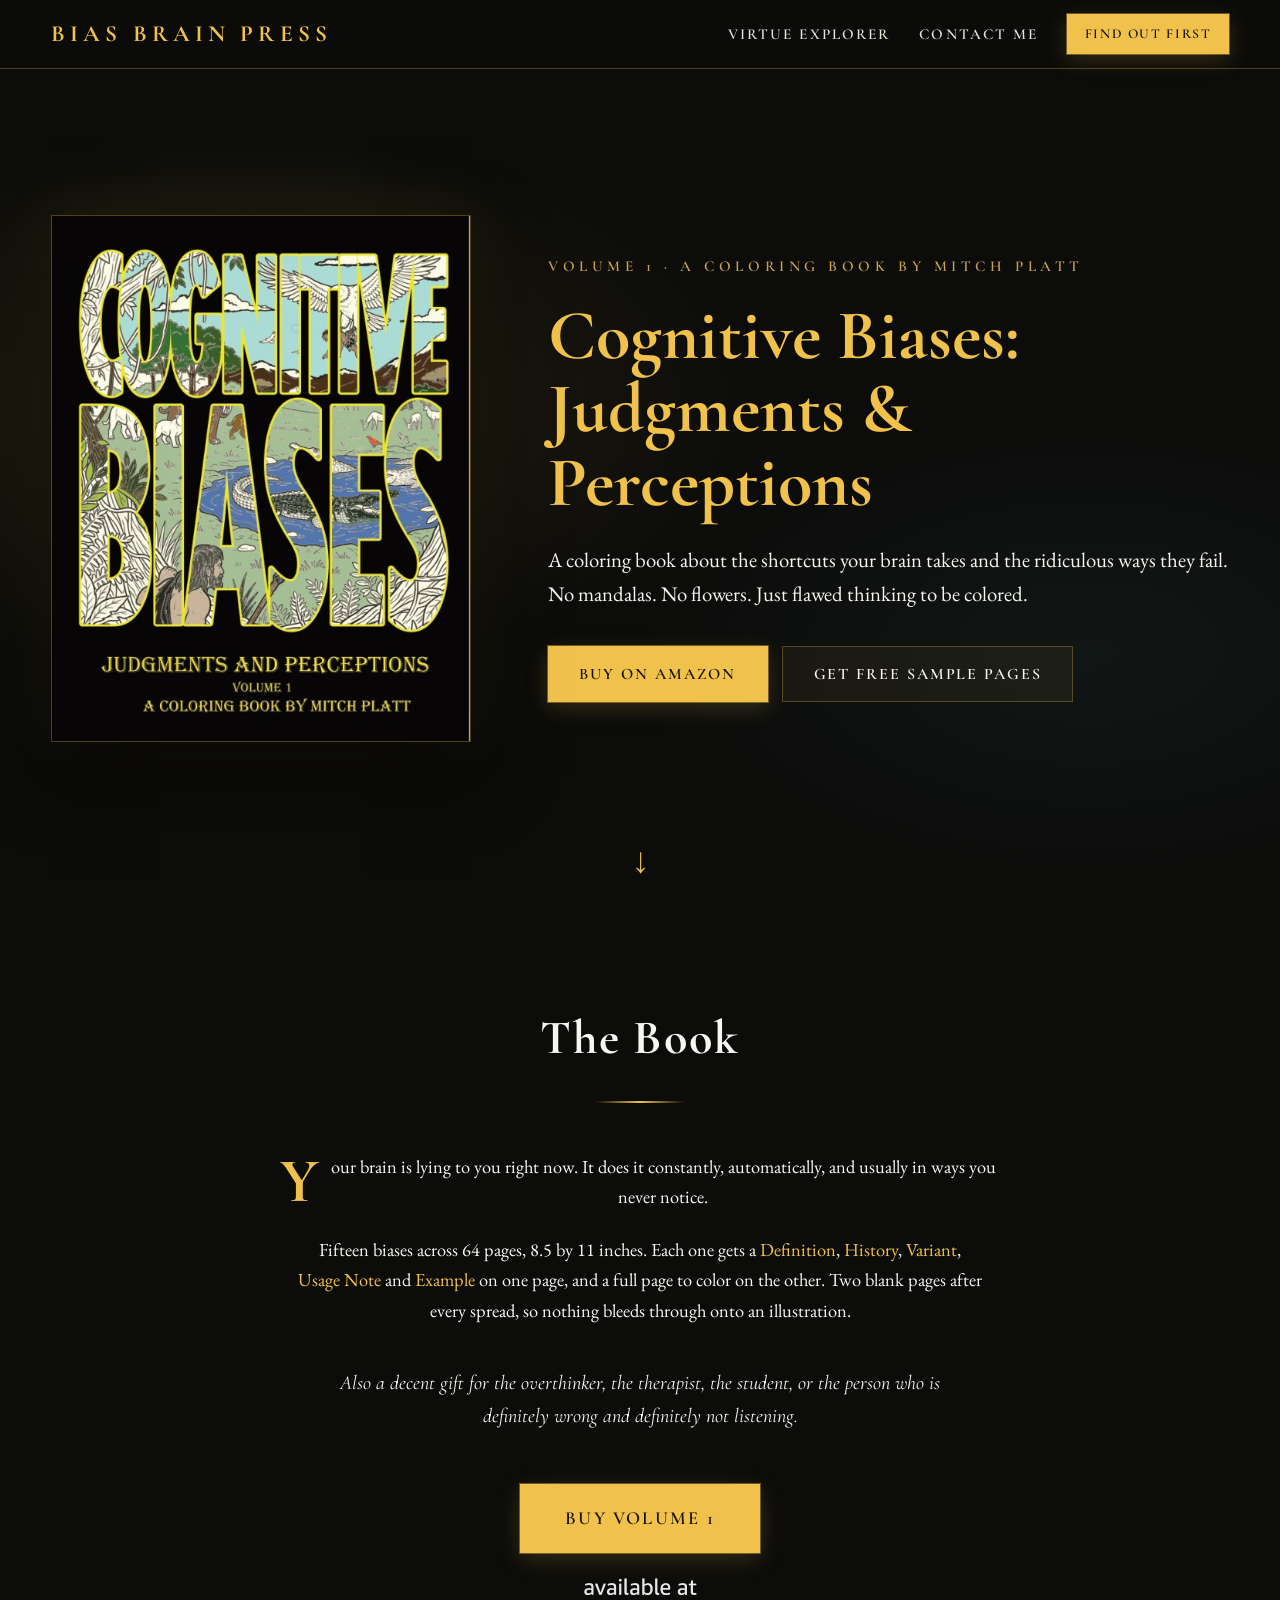
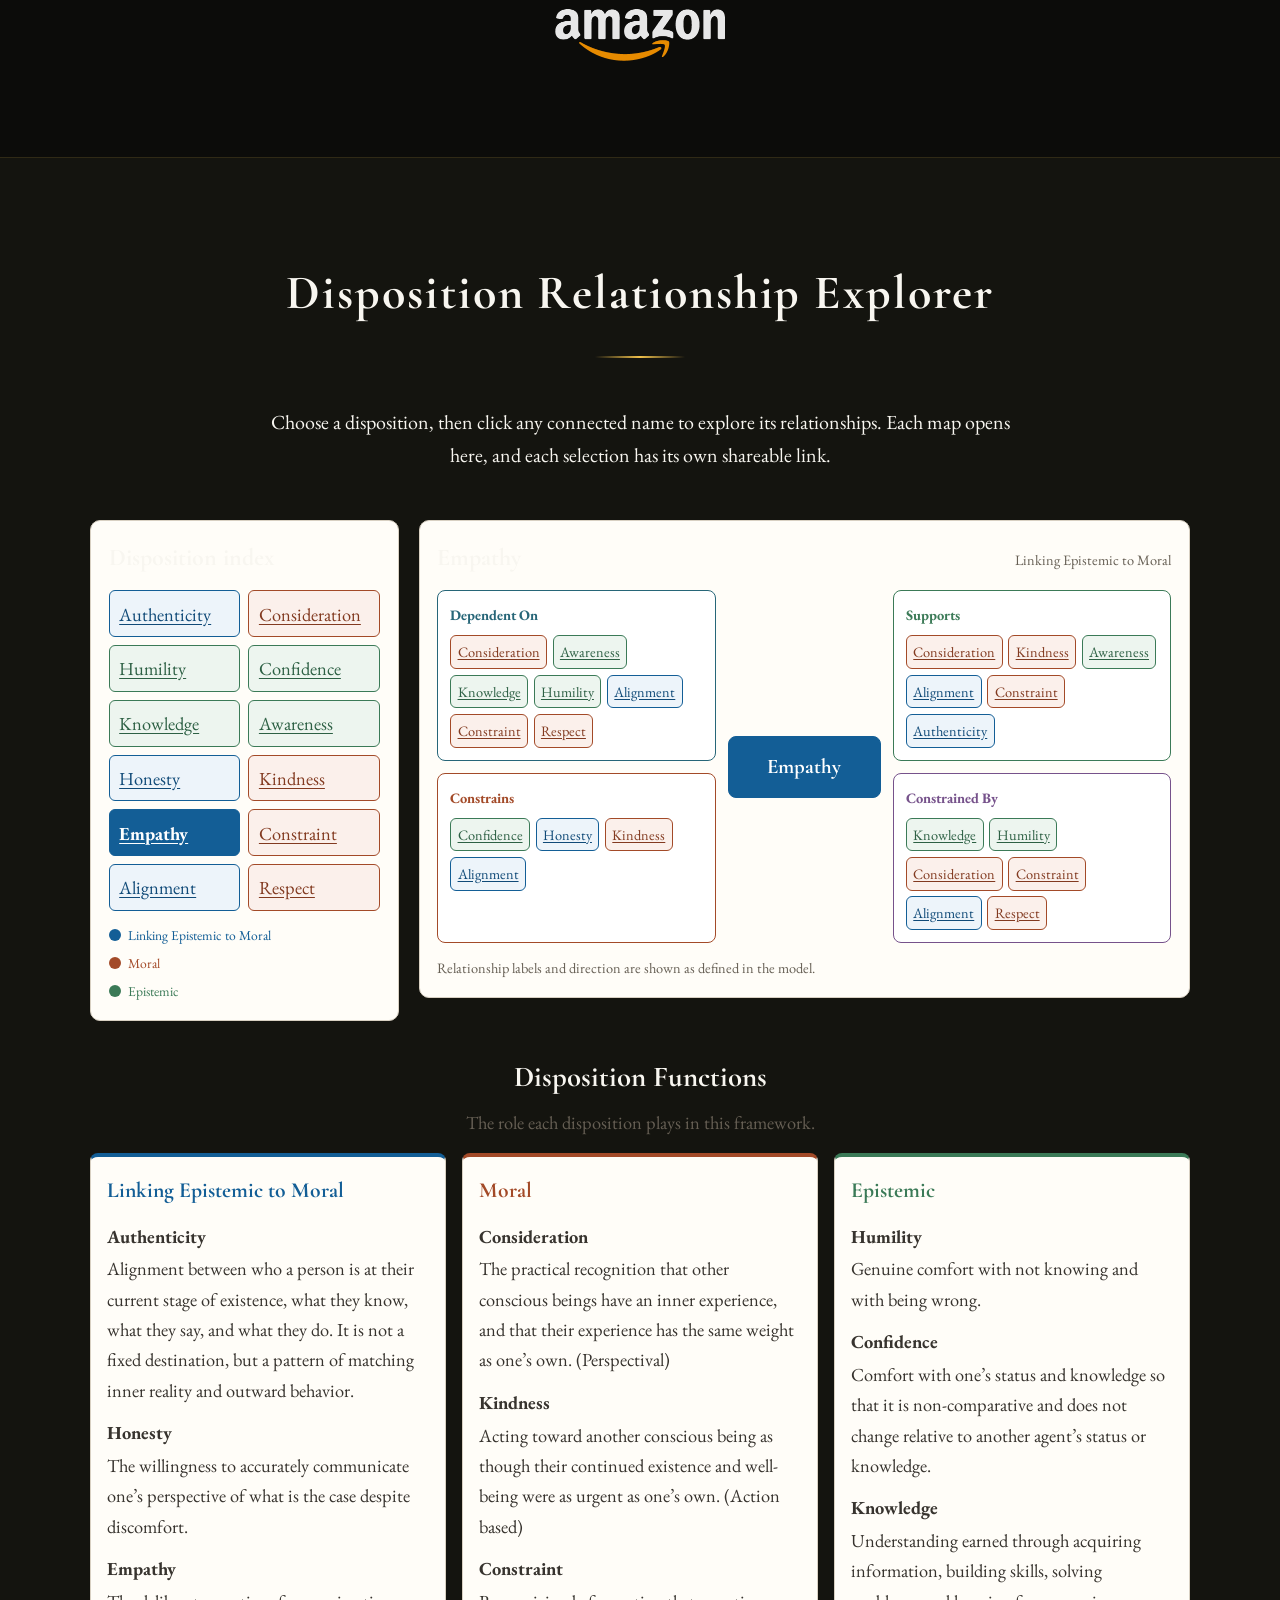
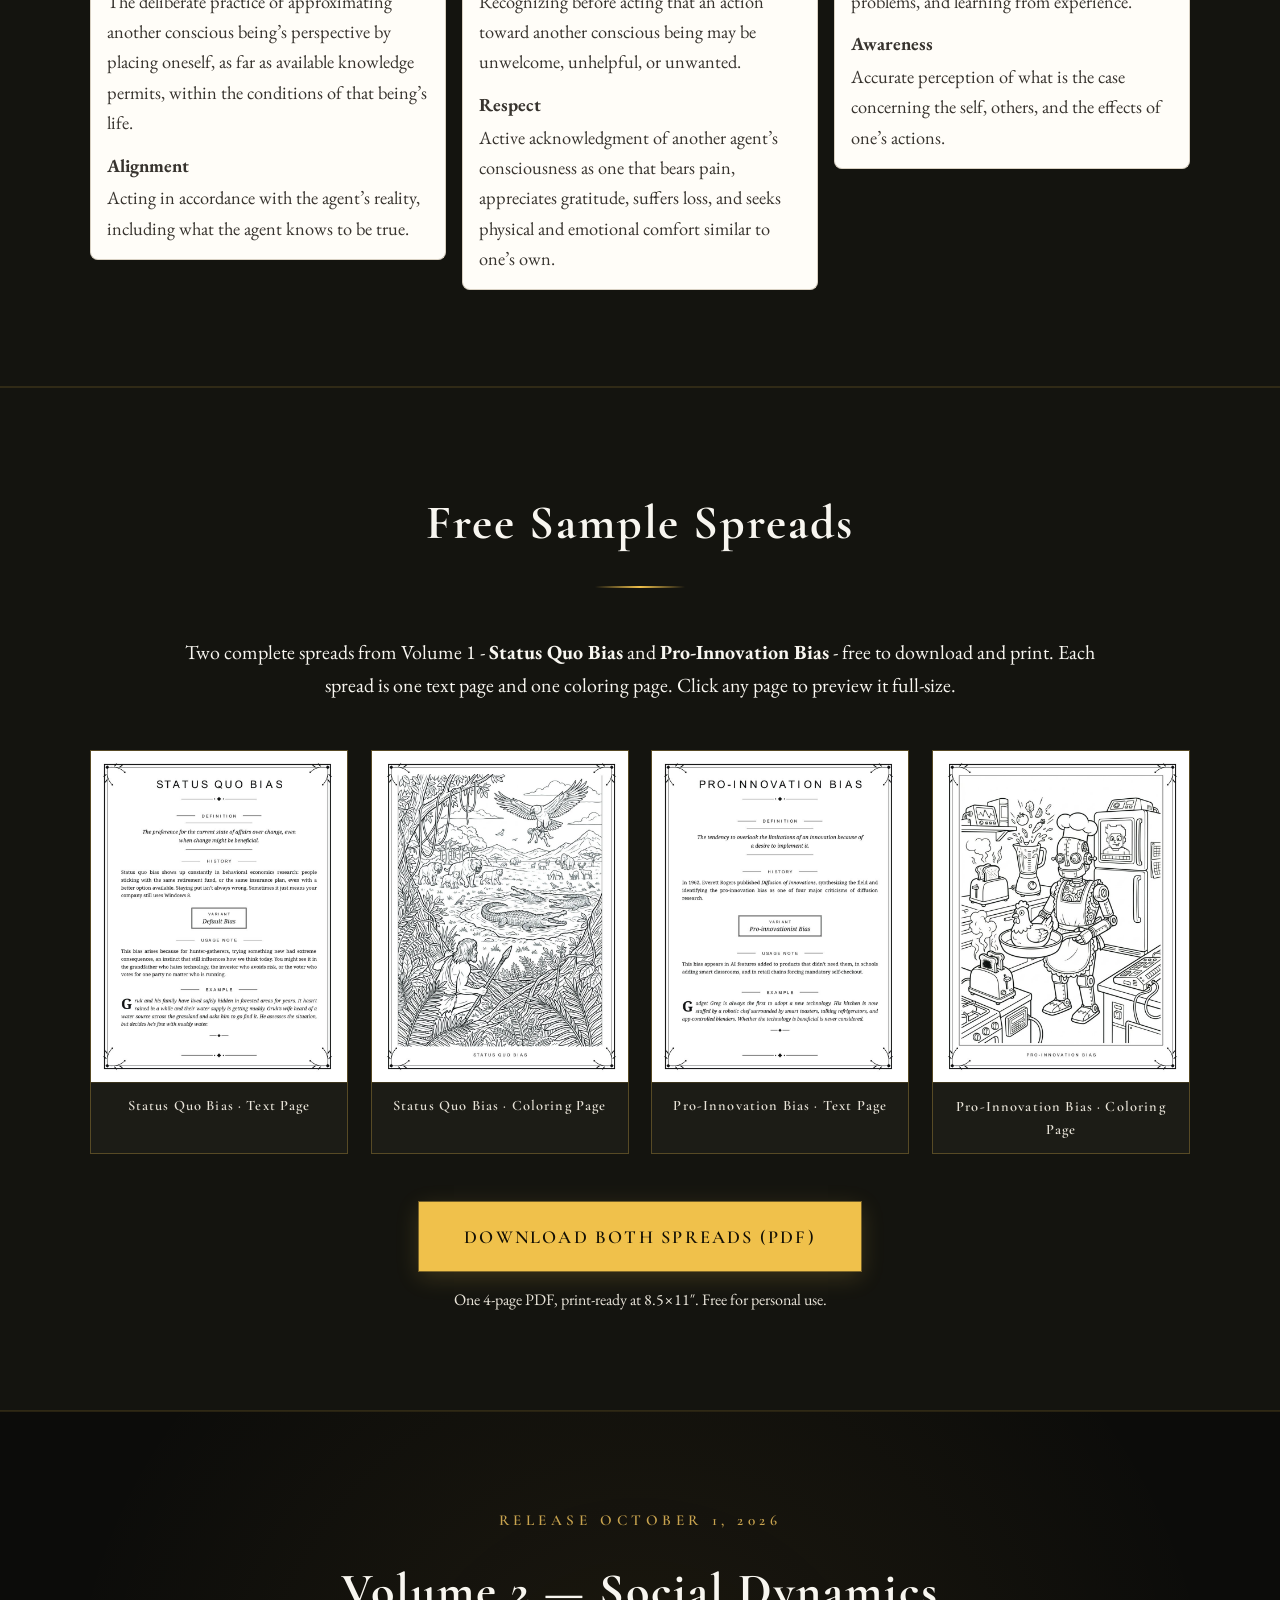
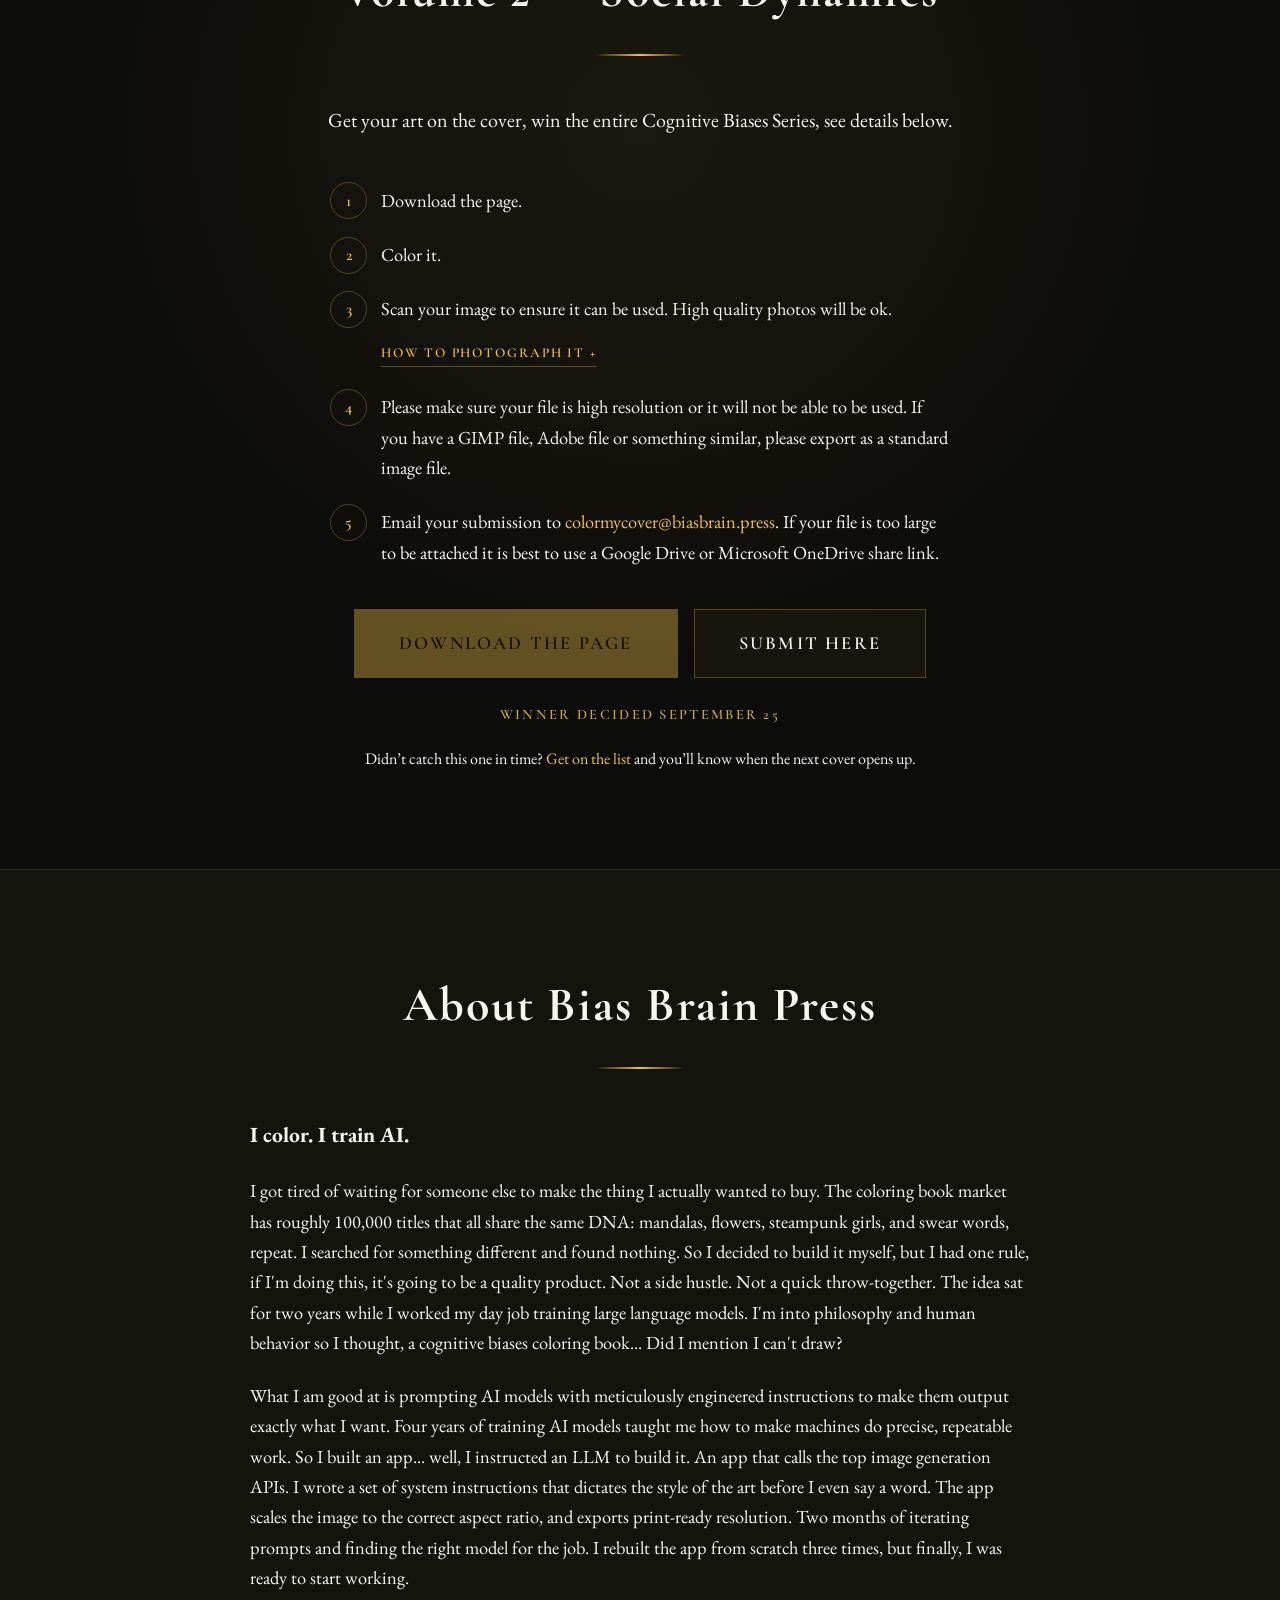
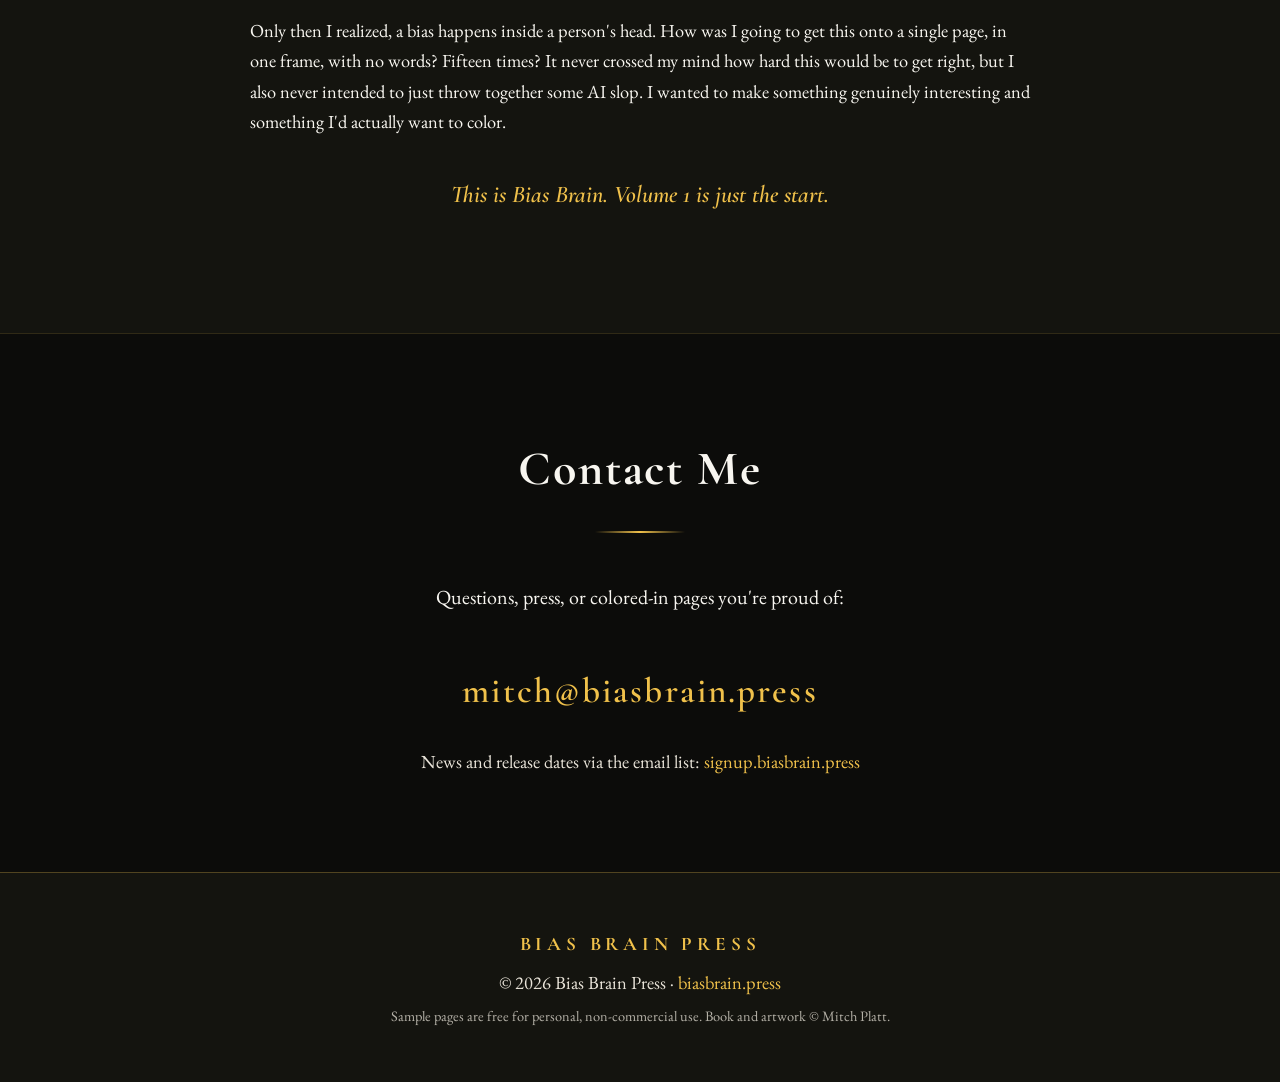
==== commit d5cce1bb: "Enhance disposition categories and functions in HTML Added new CSS variables for bridge, moral, and " ====
--- a/app/index.html
+++ b/app/index.html
@@ -11,17 +11,26 @@
   <link href="https://fonts.googleapis.com/css2?family=Cormorant+Garamond:ital,wght@0,500;0,600;0,700;1,500&family=EB+Garamond:ital,wght@0,400;0,500;1,400&display=swap" rel="stylesheet">
   <link rel="stylesheet" href="css/style.css">
   <style>
-    #virtue-explorer { --ve-line:#d8d0c2; --ve-link:#135e96; --ve-dependent:#276678; --ve-support:#3b7a57; --ve-constrains:#a34a28; --ve-constrained:#76528b; }
+    #virtue-explorer { --ve-line:#d8d0c2; --ve-link:#135e96; --ve-dependent:#276678; --ve-support:#3b7a57; --ve-constrains:#a34a28; --ve-constrained:#76528b; --ve-bridge:#135e96; --ve-moral:#a34a28; --ve-epistemic:#3b7a57; }
     #virtue-explorer .ve-intro { max-width:760px; margin:0 auto 1.5rem; text-align:center; }
     #virtue-explorer .ve-layout { display:grid; grid-template-columns:minmax(220px,.72fr) minmax(0,1.8fr); gap:1.25rem; align-items:start; }
     #virtue-explorer .ve-index,#virtue-explorer .ve-map { padding:1.1rem; border:1px solid var(--ve-line); border-radius:10px; background:#fffdf8; }
     #virtue-explorer .ve-index h3,#virtue-explorer .ve-map h3 { margin:0 0 .8rem; font-family:'Cormorant Garamond',Georgia,serif; font-size:1.5rem; }
     #virtue-explorer .ve-index-list { display:grid; grid-template-columns:1fr 1fr; gap:.5rem; }
+    #virtue-explorer .ve-category-legend { display:grid; gap:.35rem; margin-top:.8rem; color:#514b43; font-size:.85rem; }
+    #virtue-explorer .ve-category-key { display:flex; align-items:center; gap:.45rem; }
+    #virtue-explorer .ve-category-swatch { width:.75rem; height:.75rem; border-radius:50%; background:currentColor; }
     #virtue-explorer button { font:inherit; cursor:pointer; }
     #virtue-explorer .ve-index-button,#virtue-explorer .ve-link { border:1px solid var(--ve-line); border-radius:6px; background:white; color:var(--ve-link); text-align:left; text-decoration:underline; text-underline-offset:.15em; }
     #virtue-explorer .ve-index-button { min-height:40px; padding:.45rem .6rem; }
     #virtue-explorer .ve-link { padding:.25rem .4rem; font-size:.9rem; }
-    #virtue-explorer .ve-index-button[aria-pressed="true"] { border-color:var(--ve-link); background:#eaf2f8; color:#173c56; font-weight:700; }
+    #virtue-explorer .ve-index-button.ve-category-bridge,#virtue-explorer .ve-link.ve-category-bridge { border-color:var(--ve-bridge); background:#edf4fa; color:#104a78; }
+    #virtue-explorer .ve-index-button.ve-category-moral,#virtue-explorer .ve-link.ve-category-moral { border-color:var(--ve-moral); background:#fbf0eb; color:#823a20; }
+    #virtue-explorer .ve-index-button.ve-category-epistemic,#virtue-explorer .ve-link.ve-category-epistemic { border-color:var(--ve-epistemic); background:#edf5ef; color:#2d6044; }
+    #virtue-explorer .ve-index-button[aria-pressed="true"] { color:white; font-weight:700; }
+    #virtue-explorer .ve-index-button.ve-category-bridge[aria-pressed="true"],#virtue-explorer .ve-focus.ve-category-bridge { border-color:var(--ve-bridge); background:var(--ve-bridge); color:white; }
+    #virtue-explorer .ve-index-button.ve-category-moral[aria-pressed="true"],#virtue-explorer .ve-focus.ve-category-moral { border-color:var(--ve-moral); background:var(--ve-moral); color:white; }
+    #virtue-explorer .ve-index-button.ve-category-epistemic[aria-pressed="true"],#virtue-explorer .ve-focus.ve-category-epistemic { border-color:var(--ve-epistemic); background:var(--ve-epistemic); color:white; }
     #virtue-explorer button:hover { background:#f3eee4; }
     #virtue-explorer button:focus-visible { outline:3px solid #d59b32; outline-offset:2px; }
     #virtue-explorer .ve-map-heading { display:flex; justify-content:space-between; align-items:baseline; gap:1rem; }
@@ -34,9 +43,20 @@
     #virtue-explorer .ve-constrains { grid-area:constrains; color:var(--ve-constrains); }
     #virtue-explorer .ve-constrained { grid-area:constrained; color:var(--ve-constrained); }
     #virtue-explorer .ve-links { display:flex; flex-wrap:wrap; gap:.35rem; }
-    #virtue-explorer .ve-focus { grid-area:focus; align-self:center; padding:.8rem .4rem; border-radius:8px; background:var(--ve-link); color:white; font-family:'Cormorant Garamond',Georgia,serif; font-size:1.3rem; font-weight:700; text-align:center; overflow-wrap:anywhere; }
+    #virtue-explorer .ve-focus { grid-area:focus; align-self:center; padding:.8rem .4rem; border:1px solid transparent; border-radius:8px; font-family:'Cormorant Garamond',Georgia,serif; font-size:1.3rem; font-weight:700; text-align:center; overflow-wrap:anywhere; }
     #virtue-explorer .ve-note { margin:.8rem 0 0; }
-    @media(max-width:760px) { #virtue-explorer .ve-layout{grid-template-columns:1fr} #virtue-explorer .ve-map-grid{grid-template-columns:1fr 1fr;grid-template-rows:auto;grid-template-areas:"focus focus" "dependent supports" "constrains constrained"} #virtue-explorer .ve-focus{justify-self:center;min-width:45%} }
+    #virtue-explorer .ve-functions { margin-top:2rem; }
+    #virtue-explorer .ve-functions > h3 { margin:0 0 .4rem; font-family:'Cormorant Garamond',Georgia,serif; font-size:1.8rem; text-align:center; }
+    #virtue-explorer .ve-functions-intro { margin:0 0 1rem; color:#665f54; text-align:center; }
+    #virtue-explorer .ve-function-groups { display:grid; grid-template-columns:repeat(3,minmax(0,1fr)); gap:1rem; align-items:start; }
+    #virtue-explorer .ve-function-group { padding:1rem; border:1px solid var(--ve-line); border-top:4px solid currentColor; border-radius:8px; background:#fffdf8; }
+    #virtue-explorer .ve-function-group h4 { margin:0 0 .7rem; font-family:'Cormorant Garamond',Georgia,serif; font-size:1.35rem; }
+    #virtue-explorer .ve-function-group.ve-category-bridge { color:var(--ve-bridge); }
+    #virtue-explorer .ve-function-group.ve-category-moral { color:var(--ve-moral); }
+    #virtue-explorer .ve-function-group.ve-category-epistemic { color:var(--ve-epistemic); }
+    #virtue-explorer .ve-function-item { margin:.75rem 0 0; color:#37332e; }
+    #virtue-explorer .ve-function-item strong { display:block; margin-bottom:.15rem; color:inherit; }
+    @media(max-width:760px) { #virtue-explorer .ve-layout{grid-template-columns:1fr} #virtue-explorer .ve-map-grid{grid-template-columns:1fr 1fr;grid-template-rows:auto;grid-template-areas:"focus focus" "dependent supports" "constrains constrained"} #virtue-explorer .ve-focus{justify-self:center;min-width:45%} #virtue-explorer .ve-function-groups{grid-template-columns:1fr} }
     @media(max-width:480px) { #virtue-explorer .ve-map-grid{grid-template-columns:1fr;grid-template-areas:"focus" "dependent" "supports" "constrains" "constrained"} }
   </style>
 </head>
@@ -100,12 +120,25 @@
       <div class="rule" aria-hidden="true"></div>
       <div class="ve-intro"><p class="section-lede">Choose a disposition, then click any connected name to explore its relationships. Each map opens here, and each selection has its own shareable link.</p></div>
       <div class="ve-layout">
-        <aside class="ve-index" aria-labelledby="ve-index-title"><h3 id="ve-index-title">Disposition index</h3><div class="ve-index-list" id="veIndex"></div></aside>
+        <aside class="ve-index" aria-labelledby="ve-index-title">
+          <h3 id="ve-index-title">Disposition index</h3>
+          <div class="ve-index-list" id="veIndex"></div>
+          <div class="ve-category-legend" aria-label="Disposition category colors">
+            <span class="ve-category-key" style="color:var(--ve-bridge)"><span class="ve-category-swatch" aria-hidden="true"></span>Linking Epistemic to Moral</span>
+            <span class="ve-category-key" style="color:var(--ve-moral)"><span class="ve-category-swatch" aria-hidden="true"></span>Moral</span>
+            <span class="ve-category-key" style="color:var(--ve-epistemic)"><span class="ve-category-swatch" aria-hidden="true"></span>Epistemic</span>
+          </div>
+        </aside>
         <div class="ve-map" aria-live="polite" aria-atomic="true">
-          <div class="ve-map-heading"><h3 id="veTitle">Empathy</h3><p>Click any name to continue.</p></div>
+          <div class="ve-map-heading"><h3 id="veTitle">Empathy</h3><p id="veCategory">Linking Epistemic to Moral</p></div>
           <div class="ve-map-grid" id="veMap"></div>
           <p class="ve-note">Relationship labels and direction are shown as defined in the model.</p>
         </div>
+      </div>
+      <div class="ve-functions">
+        <h3>Disposition Functions</h3>
+        <p class="ve-functions-intro">The role each disposition plays in this framework.</p>
+        <div class="ve-function-groups" id="veFunctions"></div>
       </div>
     </div>
   </section>
@@ -238,11 +271,28 @@
       {id:'alignment',name:'Alignment',dependentOn:['Awareness','Knowledge','Honesty','Humility','Empathy','Consideration','Authenticity','Kindness','Constraint','Respect'],supports:['Authenticity','Honesty','Awareness','Consideration','Kindness','Constraint','Empathy'],constrains:['Empathy','Kindness','Consideration','Honesty','Constraint','Respect'],constrainedBy:['Knowledge','Awareness','Consideration','Empathy','Constraint']},
       {id:'respect',name:'Respect',dependentOn:['Consideration','Awareness','Humility','Knowledge'],supports:['Empathy','Consideration','Kindness','Honesty','Constraint','Alignment'],constrains:['Honesty','Kindness','Empathy','Authenticity'],constrainedBy:['Knowledge','Awareness','Consideration','Alignment']}
     ];
-    const veIndex=document.getElementById('veIndex'),veTitle=document.getElementById('veTitle'),veMap=document.getElementById('veMap');
+    const dispositionInfo={
+      authenticity:{category:'bridge',function:'Alignment between who a person is at their current stage of existence, what they know, what they say, and what they do. It is not a fixed destination, but a pattern of matching inner reality and outward behavior.'},
+      empathy:{category:'bridge',function:'The deliberate practice of approximating another conscious being’s perspective by placing oneself, as far as available knowledge permits, within the conditions of that being’s life.'},
+      alignment:{category:'bridge',function:'Acting in accordance with the agent’s reality, including what the agent knows to be true.'},
+      honesty:{category:'bridge',function:'The willingness to accurately communicate one’s perspective of what is the case despite discomfort.'},
+      respect:{category:'moral',function:'Active acknowledgment of another agent’s consciousness as one that bears pain, appreciates gratitude, suffers loss, and seeks physical and emotional comfort similar to one’s own.'},
+      consideration:{category:'moral',function:'The practical recognition that other conscious beings have an inner experience, and that their experience has the same weight as one’s own. (Perspectival)'},
+      kindness:{category:'moral',function:'Acting toward another conscious being as though their continued existence and well-being were as urgent as one’s own. (Action based)'},
+      constraint:{category:'moral',function:'Recognizing before acting that an action toward another conscious being may be unwelcome, unhelpful, or unwanted.'},
+      awareness:{category:'epistemic',function:'Accurate perception of what is the case concerning the self, others, and the effects of one’s actions.'},
+      confidence:{category:'epistemic',function:'Comfort with one’s status and knowledge so that it is non-comparative and does not change relative to another agent’s status or knowledge.'},
+      knowledge:{category:'epistemic',function:'Understanding earned through acquiring information, building skills, solving problems, and learning from experience.'},
+      humility:{category:'epistemic',function:'Genuine comfort with not knowing and with being wrong.'}
+    };
+    const categoryNames={bridge:'Linking Epistemic to Moral',moral:'Moral',epistemic:'Epistemic'};
+    const veIndex=document.getElementById('veIndex'),veTitle=document.getElementById('veTitle'),veCategory=document.getElementById('veCategory'),veMap=document.getElementById('veMap'),veFunctions=document.getElementById('veFunctions');
     const veGroups=[{key:'dependentOn',title:'Dependent On',style:'ve-dependent'},{key:'supports',title:'Supports',style:'ve-supports'},{key:'constrains',title:'Constrains',style:'ve-constrains'},{key:'constrainedBy',title:'Constrained By',style:'ve-constrained'}];
     function selectDisposition(id,updateAddress=false){
       const selected=dispositions.find(item=>item.id===id)||dispositions.find(item=>item.id==='empathy');
+      const selectedCategory=dispositionInfo[selected.id].category;
       veTitle.textContent=selected.name;
+      veCategory.textContent=categoryNames[selectedCategory];
       veIndex.querySelectorAll('button').forEach(button=>button.setAttribute('aria-pressed',String(button.dataset.disposition===selected.id)));
       veMap.replaceChildren();
       veGroups.forEach(group=>{
@@ -251,18 +301,28 @@
         const links=document.createElement('div');links.className='ve-links';
         selected[group.key].forEach(name=>{
           const target=dispositions.find(item=>item.name===name);if(!target)return;
-          const button=document.createElement('button');button.type='button';button.className='ve-link';button.textContent=name;
+          const button=document.createElement('button');button.type='button';button.className=`ve-link ve-category-${dispositionInfo[target.id].category}`;button.textContent=name;
           button.setAttribute('aria-label',`Open ${name} relationship map`);
           button.addEventListener('click',()=>selectDisposition(target.id,true));links.append(button);
         });
         panel.append(heading,links);veMap.append(panel);
       });
-      const focus=document.createElement('div');focus.className='ve-focus';focus.textContent=selected.name;veMap.append(focus);
+      const focus=document.createElement('div');focus.className=`ve-focus ve-category-${selectedCategory}`;focus.textContent=selected.name;veMap.append(focus);
       if(updateAddress){const address=new URL(window.location.href);address.searchParams.set('disposition',selected.id);address.hash='virtue-explorer';history.pushState(null,'',address);}
     }
     dispositions.forEach(item=>{
-      const button=document.createElement('button');button.type='button';button.className='ve-index-button';button.dataset.disposition=item.id;button.textContent=item.name;button.setAttribute('aria-pressed','false');
+      const button=document.createElement('button');button.type='button';button.className=`ve-index-button ve-category-${dispositionInfo[item.id].category}`;button.dataset.disposition=item.id;button.textContent=item.name;button.setAttribute('aria-pressed','false');
       button.addEventListener('click',()=>selectDisposition(item.id,true));veIndex.append(button);
+    });
+    Object.keys(categoryNames).forEach(category=>{
+      const group=document.createElement('section');group.className=`ve-function-group ve-category-${category}`;
+      const heading=document.createElement('h4');heading.textContent=categoryNames[category];group.append(heading);
+      dispositions.filter(item=>dispositionInfo[item.id].category===category).forEach(item=>{
+        const definition=document.createElement('p');definition.className='ve-function-item';
+        const name=document.createElement('strong');name.textContent=item.name;
+        definition.append(name,document.createTextNode(dispositionInfo[item.id].function));group.append(definition);
+      });
+      veFunctions.append(group);
     });
     function selectFromAddress(){selectDisposition(new URLSearchParams(location.search).get('disposition')||'empathy');}
     window.addEventListener('hashchange',selectFromAddress);window.addEventListener('popstate',selectFromAddress);selectFromAddress();
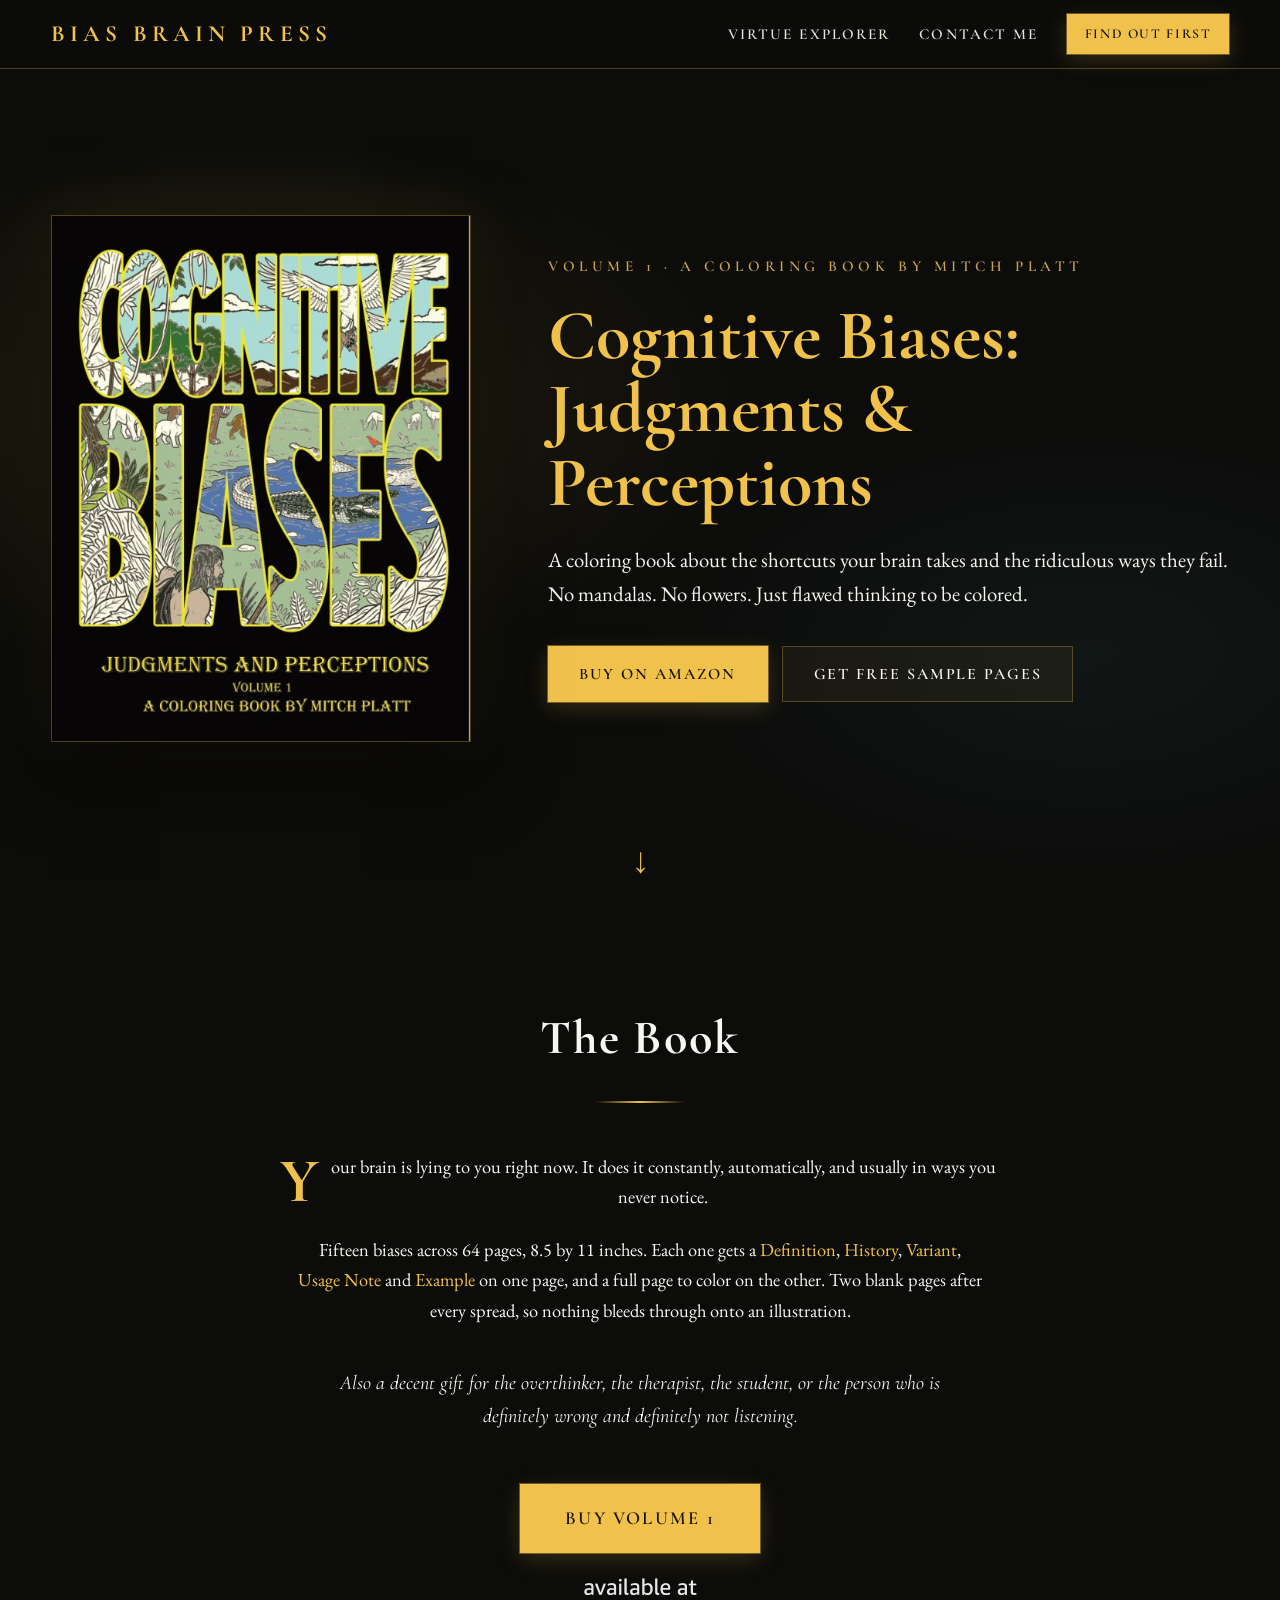
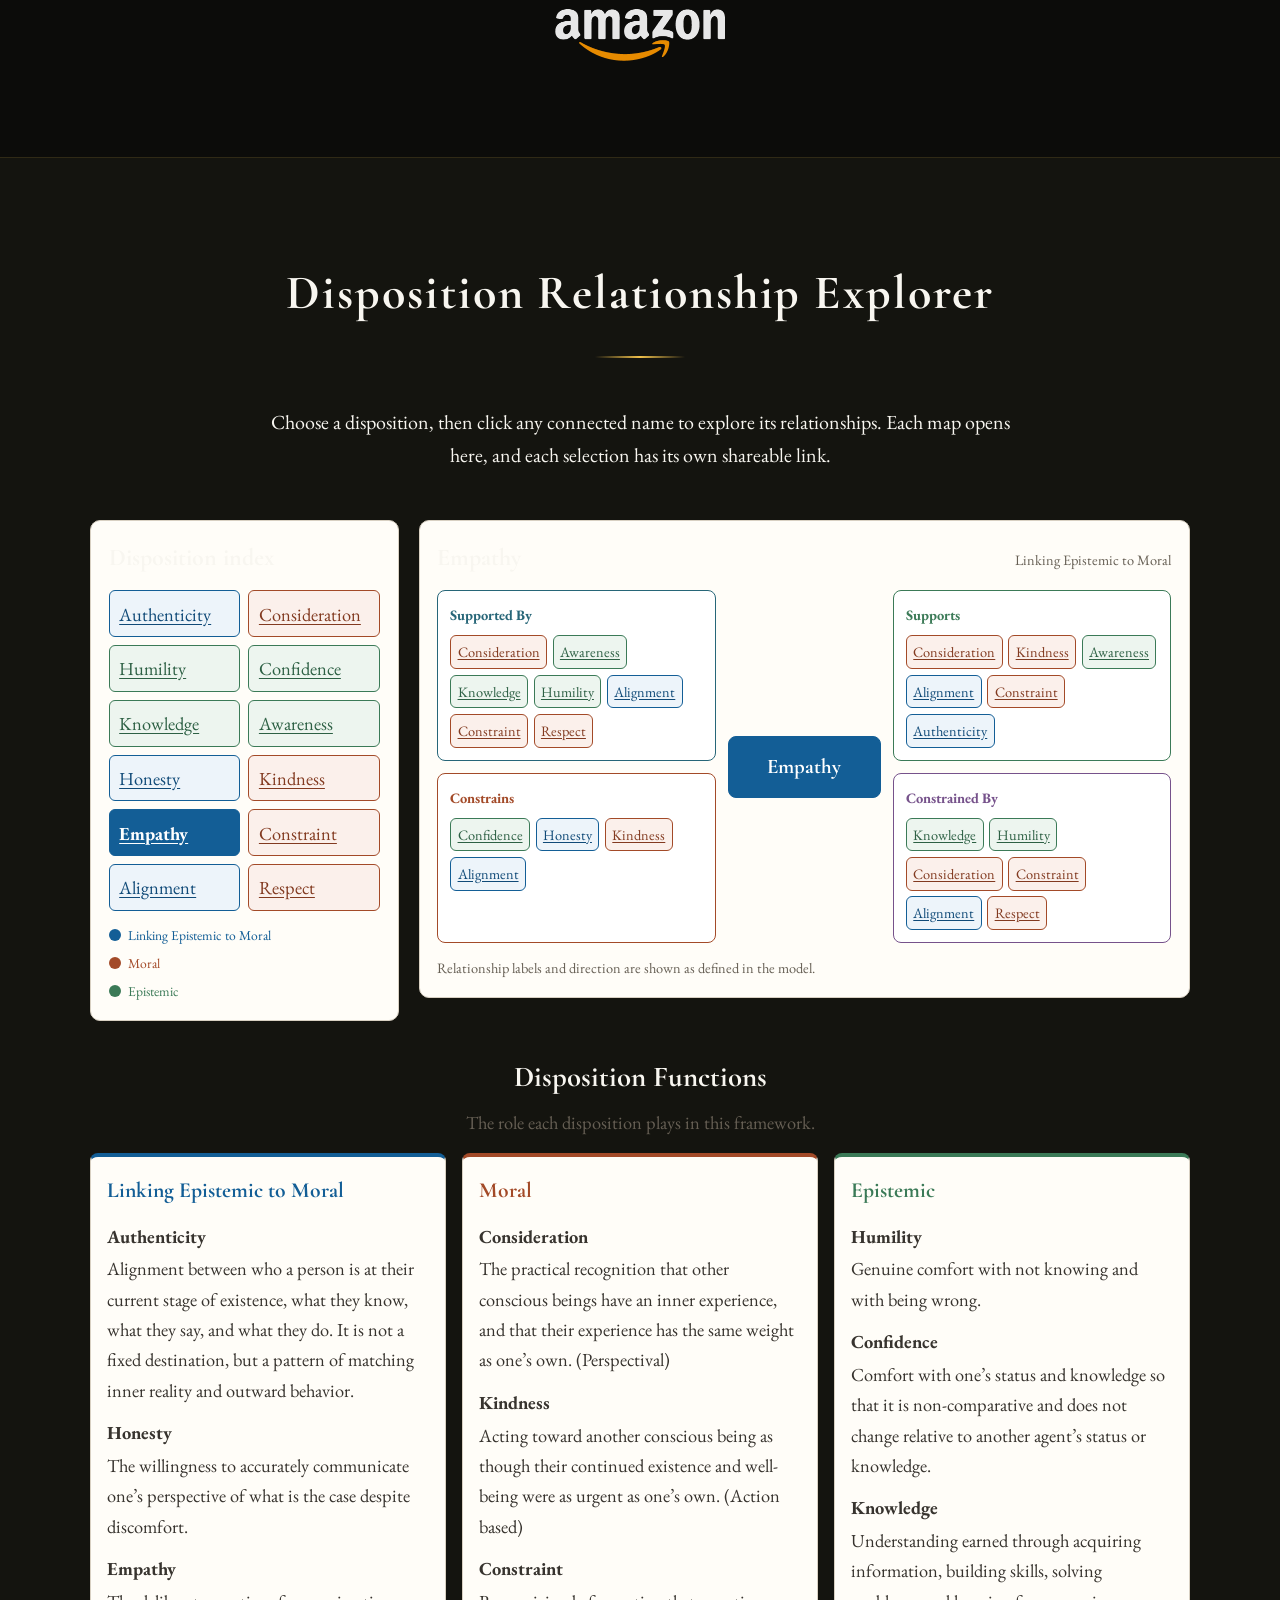
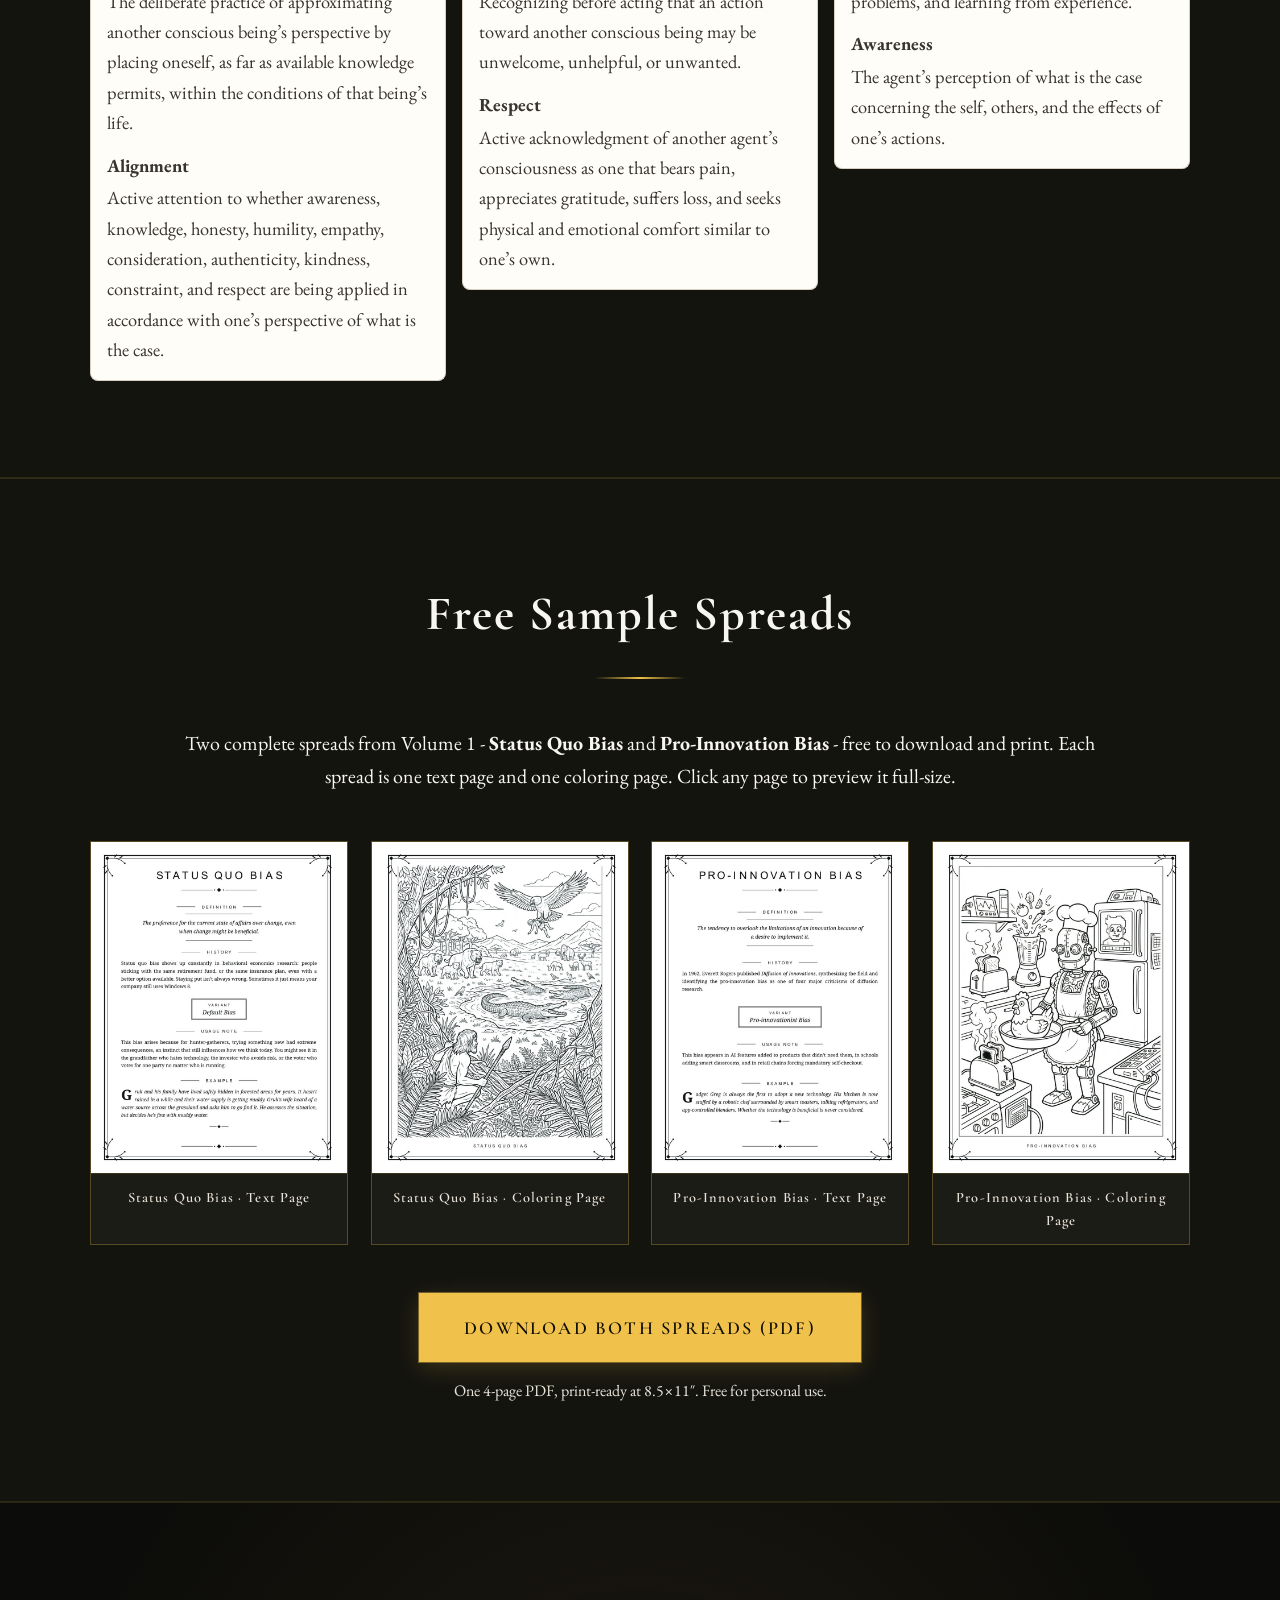
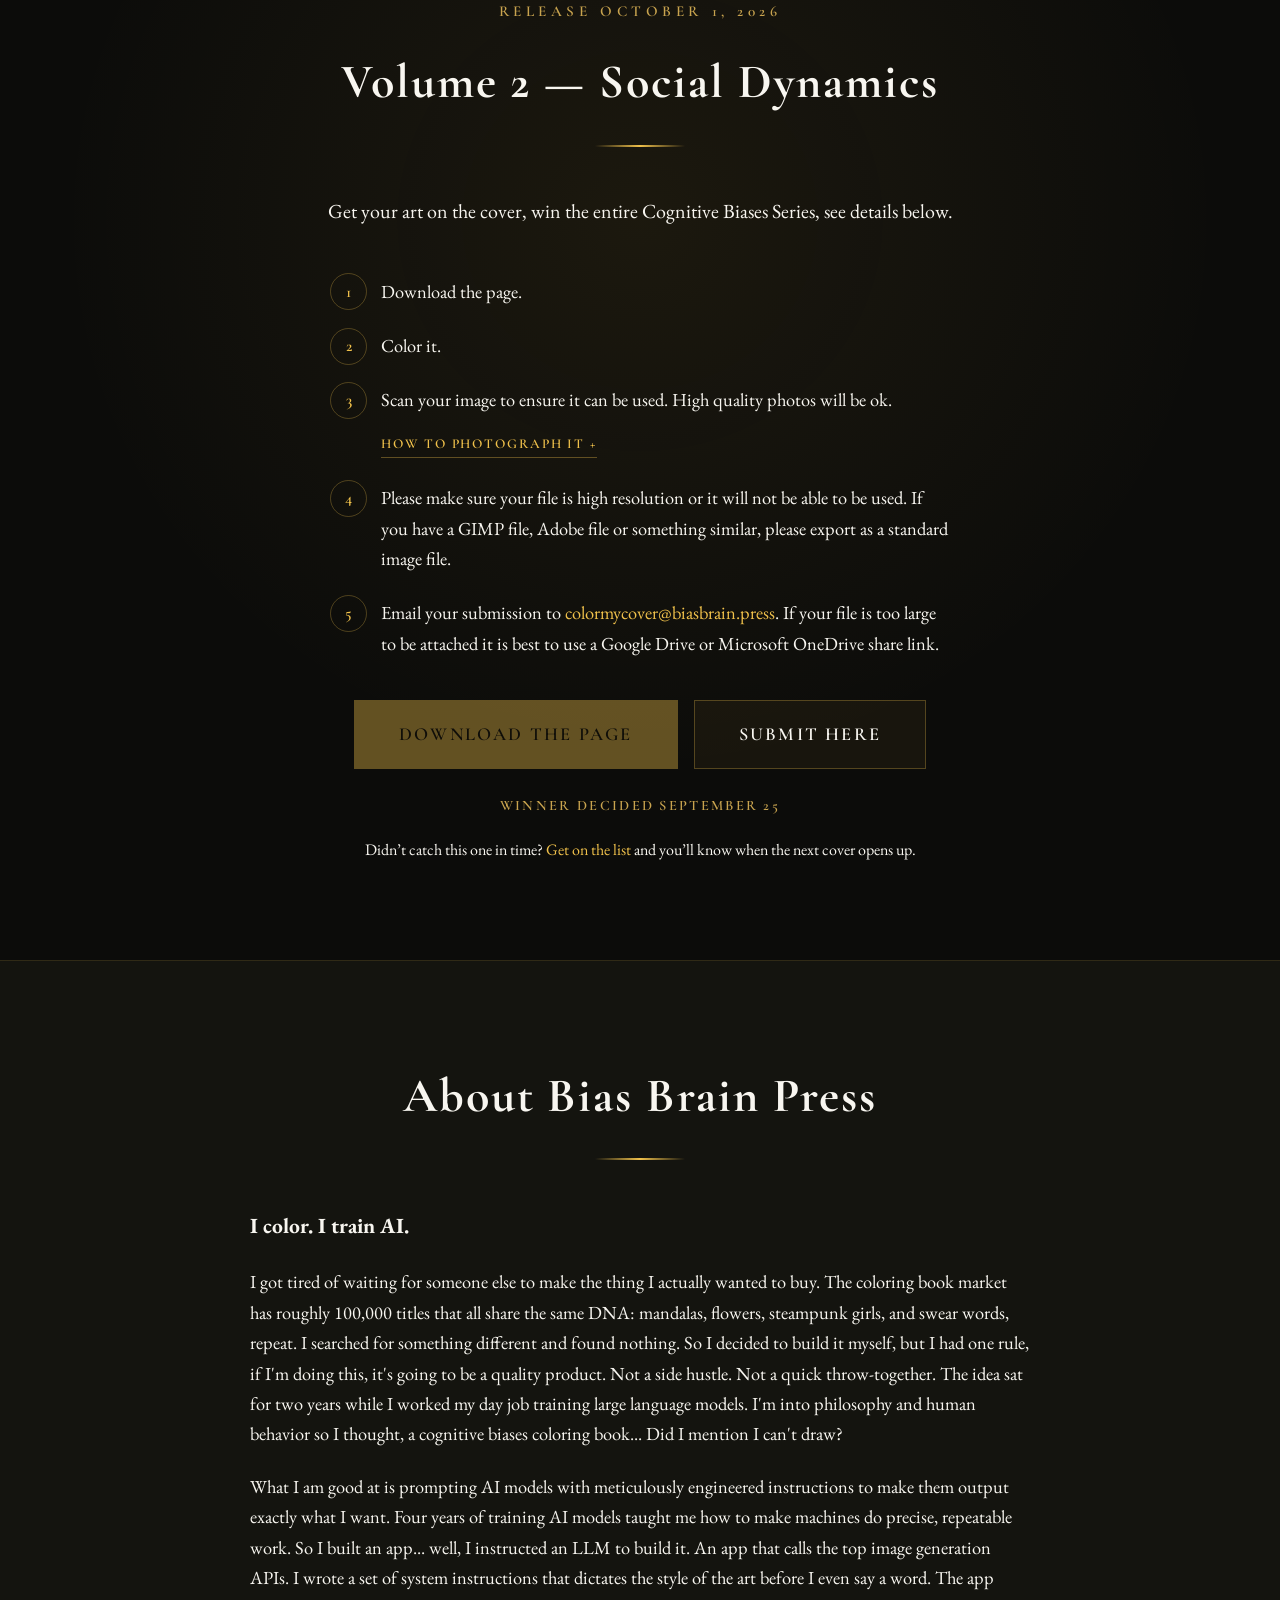
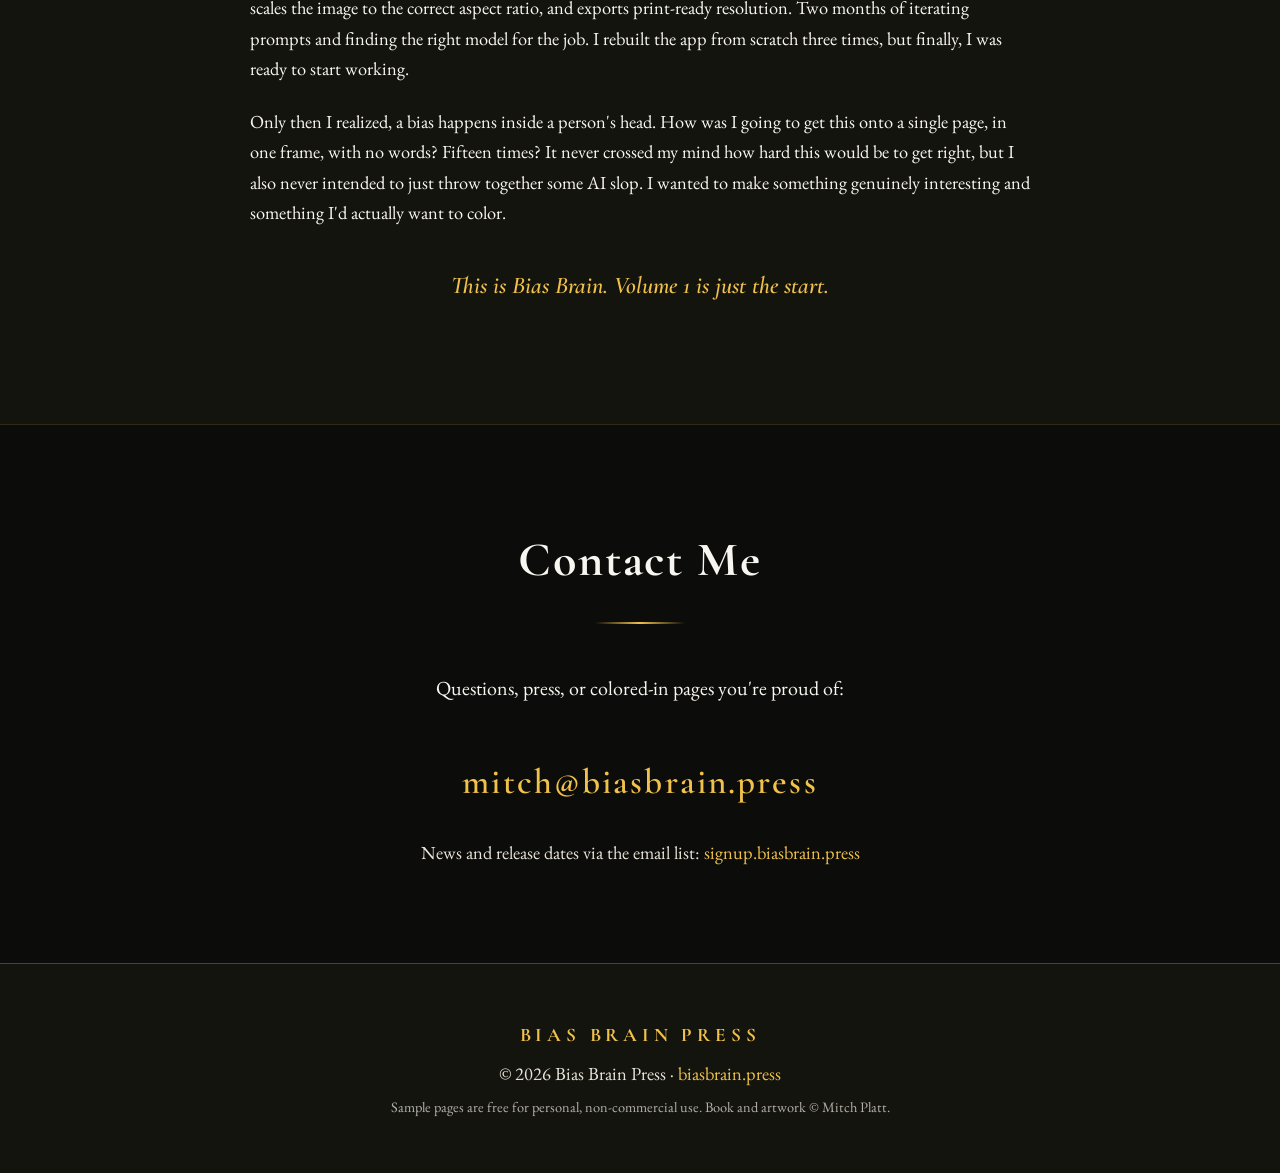
==== commit bcaa9043: "Update index.html" ====
--- a/app/index.html
+++ b/app/index.html
@@ -11,7 +11,7 @@
   <link href="https://fonts.googleapis.com/css2?family=Cormorant+Garamond:ital,wght@0,500;0,600;0,700;1,500&family=EB+Garamond:ital,wght@0,400;0,500;1,400&display=swap" rel="stylesheet">
   <link rel="stylesheet" href="css/style.css">
   <style>
-    #virtue-explorer { --ve-line:#d8d0c2; --ve-link:#135e96; --ve-dependent:#276678; --ve-support:#3b7a57; --ve-constrains:#a34a28; --ve-constrained:#76528b; --ve-bridge:#135e96; --ve-moral:#a34a28; --ve-epistemic:#3b7a57; }
+    #virtue-explorer { --ve-line:#d8d0c2; --ve-link:#135e96; --ve-dependent:#276678; --ve-support:#3b7a57; --ve-Constrains:#a34a28; --ve-constrained:#76528b; --ve-bridge:#135e96; --ve-moral:#a34a28; --ve-epistemic:#3b7a57; }
     #virtue-explorer .ve-intro { max-width:760px; margin:0 auto 1.5rem; text-align:center; }
     #virtue-explorer .ve-layout { display:grid; grid-template-columns:minmax(220px,.72fr) minmax(0,1.8fr); gap:1.25rem; align-items:start; }
     #virtue-explorer .ve-index,#virtue-explorer .ve-map { padding:1.1rem; border:1px solid var(--ve-line); border-radius:10px; background:#fffdf8; }
@@ -35,12 +35,12 @@
     #virtue-explorer button:focus-visible { outline:3px solid #d59b32; outline-offset:2px; }
     #virtue-explorer .ve-map-heading { display:flex; justify-content:space-between; align-items:baseline; gap:1rem; }
     #virtue-explorer .ve-map-heading p,#virtue-explorer .ve-note { color:#665f54; font-size:.9rem; }
-    #virtue-explorer .ve-map-grid { display:grid; grid-template-columns:minmax(0,1fr) minmax(125px,.55fr) minmax(0,1fr); grid-template-rows:1fr 1fr; grid-template-areas:"dependent focus supports" "constrains focus constrained"; gap:.75rem; }
+    #virtue-explorer .ve-map-grid { display:grid; grid-template-columns:minmax(0,1fr) minmax(125px,.55fr) minmax(0,1fr); grid-template-rows:1fr 1fr; grid-template-areas:"dependent focus Supports" "Constrains focus constrained"; gap:.75rem; }
     #virtue-explorer .ve-group { min-width:0; padding:.75rem; border:1px solid currentColor; border-radius:8px; background:white; }
     #virtue-explorer .ve-group h4 { margin:0 0 .5rem; font-size:.9rem; }
     #virtue-explorer .ve-dependent { grid-area:dependent; color:var(--ve-dependent); }
-    #virtue-explorer .ve-supports { grid-area:supports; color:var(--ve-support); }
-    #virtue-explorer .ve-constrains { grid-area:constrains; color:var(--ve-constrains); }
+    #virtue-explorer .ve-Supports { grid-area:Supports; color:var(--ve-support); }
+    #virtue-explorer .ve-Constrains { grid-area:Constrains; color:var(--ve-Constrains); }
     #virtue-explorer .ve-constrained { grid-area:constrained; color:var(--ve-constrained); }
     #virtue-explorer .ve-links { display:flex; flex-wrap:wrap; gap:.35rem; }
     #virtue-explorer .ve-focus { grid-area:focus; align-self:center; padding:.8rem .4rem; border:1px solid transparent; border-radius:8px; font-family:'Cormorant Garamond',Georgia,serif; font-size:1.3rem; font-weight:700; text-align:center; overflow-wrap:anywhere; }
@@ -56,8 +56,8 @@
     #virtue-explorer .ve-function-group.ve-category-epistemic { color:var(--ve-epistemic); }
     #virtue-explorer .ve-function-item { margin:.75rem 0 0; color:#37332e; }
     #virtue-explorer .ve-function-item strong { display:block; margin-bottom:.15rem; color:inherit; }
-    @media(max-width:760px) { #virtue-explorer .ve-layout{grid-template-columns:1fr} #virtue-explorer .ve-map-grid{grid-template-columns:1fr 1fr;grid-template-rows:auto;grid-template-areas:"focus focus" "dependent supports" "constrains constrained"} #virtue-explorer .ve-focus{justify-self:center;min-width:45%} #virtue-explorer .ve-function-groups{grid-template-columns:1fr} }
-    @media(max-width:480px) { #virtue-explorer .ve-map-grid{grid-template-columns:1fr;grid-template-areas:"focus" "dependent" "supports" "constrains" "constrained"} }
+    @media(max-width:760px) { #virtue-explorer .ve-layout{grid-template-columns:1fr} #virtue-explorer .ve-map-grid{grid-template-columns:1fr 1fr;grid-template-rows:auto;grid-template-areas:"focus focus" "dependent Supports" "Constrains constrained"} #virtue-explorer .ve-focus{justify-self:center;min-width:45%} #virtue-explorer .ve-function-groups{grid-template-columns:1fr} }
+    @media(max-width:480px) { #virtue-explorer .ve-map-grid{grid-template-columns:1fr;grid-template-areas:"focus" "dependent" "Supports" "Constrains" "constrained"} }
   </style>
 </head>
 <body>
@@ -258,36 +258,36 @@
 
   <script>
     const dispositions = [
-      {id:'authenticity',name:'Authenticity',dependentOn:['Humility','Knowledge','Confidence','Awareness','Honesty','Alignment','Empathy','Consideration','Kindness'],supports:['Honesty','Alignment','Awareness','Consideration','Kindness'],constrains:['Confidence','Awareness','Humility'],constrainedBy:['Knowledge','Humility','Consideration','Kindness','Constraint','Honesty','Respect']},
-      {id:'consideration',name:'Consideration',dependentOn:['Awareness','Knowledge','Humility','Constraint','Empathy','Authenticity','Confidence','Honesty','Kindness','Alignment','Respect'],supports:['Kindness','Alignment','Authenticity','Honesty','Empathy','Constraint','Respect'],constrains:['Kindness','Honesty','Authenticity','Empathy','Constraint','Alignment','Respect'],constrainedBy:['Knowledge','Awareness','Constraint','Alignment']},
-      {id:'humility',name:'Humility',dependentOn:['Awareness','Knowledge','Honesty','Confidence'],supports:['Authenticity','Knowledge','Awareness','Honesty','Alignment','Consideration','Empathy','Confidence','Constraint','Respect'],constrains:['Confidence','Knowledge','Honesty','Empathy','Authenticity','Awareness'],constrainedBy:['Knowledge','Confidence','Authenticity','Honesty']},
-      {id:'confidence',name:'Confidence',dependentOn:['Knowledge','Awareness','Humility'],supports:['Authenticity','Honesty','Humility','Consideration'],constrains:['Humility','Awareness'],constrainedBy:['Knowledge','Humility','Authenticity','Awareness','Empathy','Honesty']},
-      {id:'knowledge',name:'Knowledge',dependentOn:['Awareness','Humility','Honesty'],supports:['Confidence','Humility','Authenticity','Awareness','Alignment','Consideration','Constraint','Honesty','Empathy','Kindness','Respect'],constrains:['Confidence','Honesty','Authenticity','Consideration','Empathy','Humility','Awareness','Kindness','Constraint','Alignment','Respect'],constrainedBy:['Humility','Awareness','Honesty']},
-      {id:'awareness',name:'Awareness',dependentOn:['Humility','Knowledge','Honesty','Empathy','Authenticity','Alignment'],supports:['Authenticity','Knowledge','Humility','Alignment','Consideration','Kindness','Constraint','Empathy','Confidence','Honesty','Respect'],constrains:['Confidence','Honesty','Kindness','Consideration','Knowledge','Constraint','Alignment','Respect'],constrainedBy:['Knowledge','Humility','Authenticity','Confidence','Constraint']},
-      {id:'honesty',name:'Honesty',dependentOn:['Awareness','Knowledge','Humility','Authenticity','Confidence','Consideration','Kindness','Alignment','Respect'],supports:['Knowledge','Awareness','Humility','Authenticity','Alignment','Consideration'],constrains:['Confidence','Humility','Authenticity','Knowledge'],constrainedBy:['Knowledge','Humility','Awareness','Consideration','Kindness','Constraint','Empathy','Alignment','Respect']},
-      {id:'kindness',name:'Kindness',dependentOn:['Consideration','Awareness','Knowledge','Constraint','Empathy','Authenticity','Alignment','Respect'],supports:['Consideration','Alignment','Honesty','Authenticity'],constrains:['Honesty','Authenticity'],constrainedBy:['Consideration','Awareness','Knowledge','Constraint','Alignment','Empathy','Respect']},
-      {id:'empathy',name:'Empathy',dependentOn:['Consideration','Awareness','Knowledge','Humility','Alignment','Constraint','Respect'],supports:['Consideration','Kindness','Awareness','Alignment','Constraint','Authenticity'],constrains:['Confidence','Honesty','Kindness','Alignment'],constrainedBy:['Knowledge','Humility','Consideration','Constraint','Alignment','Respect']},
-      {id:'constraint',name:'Constraint',dependentOn:['Awareness','Consideration','Empathy','Knowledge','Humility','Alignment','Respect'],supports:['Consideration','Kindness','Empathy','Alignment'],constrains:['Kindness','Honesty','Authenticity','Empathy','Consideration','Awareness','Alignment'],constrainedBy:['Consideration','Knowledge','Awareness','Alignment']},
-      {id:'alignment',name:'Alignment',dependentOn:['Awareness','Knowledge','Honesty','Humility','Empathy','Consideration','Authenticity','Kindness','Constraint','Respect'],supports:['Authenticity','Honesty','Awareness','Consideration','Kindness','Constraint','Empathy'],constrains:['Empathy','Kindness','Consideration','Honesty','Constraint','Respect'],constrainedBy:['Knowledge','Awareness','Consideration','Empathy','Constraint']},
-      {id:'respect',name:'Respect',dependentOn:['Consideration','Awareness','Humility','Knowledge'],supports:['Empathy','Consideration','Kindness','Honesty','Constraint','Alignment'],constrains:['Honesty','Kindness','Empathy','Authenticity'],constrainedBy:['Knowledge','Awareness','Consideration','Alignment']}
+      {id:'authenticity',name:'Authenticity',SupportedBy:['Humility','Knowledge','Confidence','Awareness','Honesty','Alignment','Empathy','Consideration','Kindness'],Supports:['Honesty','Alignment','Awareness','Consideration','Kindness'],Constrains:['Confidence','Awareness'],ConstrainedBy:['Knowledge','Consideration','Kindness','Constraint','Honesty','Respect','Humility']},
+      {id:'consideration',name:'Consideration',SupportedBy:['Awareness','Knowledge','Humility','Constraint','Empathy','Authenticity','Confidence','Honesty','Kindness','Alignment','Respect'],Supports:['Kindness','Alignment','Authenticity','Honesty','Empathy','Constraint','Respect'],Constrains:['Kindness','Honesty','Authenticity','Empathy','Constraint','Alignment','Respect'],ConstrainedBy:['Knowledge','Awareness','Constraint','Alignment']},
+      {id:'humility',name:'Humility',SupportedBy:['Awareness','Knowledge','Honesty','Confidence'],Supports:['Authenticity','Knowledge','Awareness','Honesty','Alignment','Consideration','Empathy','Confidence','Constraint','Respect'],Constrains:['Confidence','Knowledge','Honesty','Empathy','Authenticity','Awareness'],ConstrainedBy:[]},
+      {id:'confidence',name:'Confidence',SupportedBy:['Knowledge','Awareness','Humility'],Supports:['Authenticity','Honesty','Humility','Consideration'],Constrains:['Awareness'],ConstrainedBy:['Knowledge','Humility','Authenticity','Awareness','Empathy','Honesty']},
+      {id:'knowledge',name:'Knowledge',SupportedBy:['Awareness','Humility','Honesty'],Supports:['Confidence','Humility','Authenticity','Awareness','Alignment','Consideration','Constraint','Honesty','Empathy','Kindness','Respect'],Constrains:['Confidence','Honesty','Authenticity','Consideration','Empathy','Awareness','Kindness','Constraint','Alignment','Respect'],ConstrainedBy:['Awareness','Honesty','Humility']},
+      {id:'awareness',name:'Awareness',SupportedBy:['Humility','Knowledge','Honesty','Empathy','Authenticity','Alignment'],Supports:['Authenticity','Knowledge','Humility','Alignment','Consideration','Kindness','Constraint','Empathy','Confidence','Honesty','Respect'],Constrains:['Confidence','Honesty','Kindness','Consideration','Knowledge','Constraint','Alignment','Respect'],ConstrainedBy:['Knowledge','Humility','Authenticity','Confidence','Constraint']},
+      {id:'honesty',name:'Honesty',SupportedBy:['Awareness','Knowledge','Humility','Authenticity','Confidence','Consideration','Kindness','Alignment','Respect'],Supports:['Knowledge','Awareness','Humility','Authenticity','Alignment','Consideration'],Constrains:['Confidence','Authenticity','Knowledge'],ConstrainedBy:['Knowledge','Awareness','Consideration','Kindness','Constraint','Empathy','Alignment','Respect','Humility']},
+      {id:'kindness',name:'Kindness',SupportedBy:['Consideration','Awareness','Knowledge','Constraint','Empathy','Authenticity','Alignment','Respect'],Supports:['Consideration','Alignment','Honesty','Authenticity'],Constrains:['Honesty','Authenticity'],ConstrainedBy:['Consideration','Awareness','Knowledge','Constraint','Alignment','Empathy','Respect']},
+      {id:'empathy',name:'Empathy',SupportedBy:['Consideration','Awareness','Knowledge','Humility','Alignment','Constraint','Respect'],Supports:['Consideration','Kindness','Awareness','Alignment','Constraint','Authenticity'],Constrains:['Confidence','Honesty','Kindness','Alignment'],ConstrainedBy:['Knowledge','Humility','Consideration','Constraint','Alignment','Respect']},
+      {id:'constraint',name:'Constraint',SupportedBy:['Awareness','Consideration','Empathy','Knowledge','Humility','Alignment','Respect'],Supports:['Consideration','Kindness','Empathy','Alignment'],Constrains:['Kindness','Honesty','Authenticity','Empathy','Consideration','Awareness','Alignment'],ConstrainedBy:['Consideration','Knowledge','Awareness','Alignment']},
+      {id:'alignment',name:'Alignment',SupportedBy:['Awareness','Knowledge','Honesty','Humility','Empathy','Consideration','Authenticity','Kindness','Constraint','Respect'],Supports:['Authenticity','Honesty','Awareness','Consideration','Kindness','Constraint','Empathy'],Constrains:['Empathy','Kindness','Consideration','Honesty','Constraint','Respect'],ConstrainedBy:['Knowledge','Awareness','Consideration','Empathy','Constraint']},
+      {id:'respect',name:'Respect',SupportedBy:['Consideration','Awareness','Humility','Knowledge'],Supports:['Empathy','Consideration','Kindness','Honesty','Constraint','Alignment'],Constrains:['Honesty','Kindness','Empathy','Authenticity'],ConstrainedBy:['Knowledge','Awareness','Consideration','Alignment']}
     ];
     const dispositionInfo={
       authenticity:{category:'bridge',function:'Alignment between who a person is at their current stage of existence, what they know, what they say, and what they do. It is not a fixed destination, but a pattern of matching inner reality and outward behavior.'},
       empathy:{category:'bridge',function:'The deliberate practice of approximating another conscious being’s perspective by placing oneself, as far as available knowledge permits, within the conditions of that being’s life.'},
-      alignment:{category:'bridge',function:'Acting in accordance with the agent’s reality, including what the agent knows to be true.'},
+      alignment:{category:'bridge',function:'Active attention to whether awareness, knowledge, honesty, humility, empathy, consideration, authenticity, kindness, constraint, and respect are being applied in accordance with one’s perspective of what is the case.'},
       honesty:{category:'bridge',function:'The willingness to accurately communicate one’s perspective of what is the case despite discomfort.'},
       respect:{category:'moral',function:'Active acknowledgment of another agent’s consciousness as one that bears pain, appreciates gratitude, suffers loss, and seeks physical and emotional comfort similar to one’s own.'},
       consideration:{category:'moral',function:'The practical recognition that other conscious beings have an inner experience, and that their experience has the same weight as one’s own. (Perspectival)'},
       kindness:{category:'moral',function:'Acting toward another conscious being as though their continued existence and well-being were as urgent as one’s own. (Action based)'},
       constraint:{category:'moral',function:'Recognizing before acting that an action toward another conscious being may be unwelcome, unhelpful, or unwanted.'},
-      awareness:{category:'epistemic',function:'Accurate perception of what is the case concerning the self, others, and the effects of one’s actions.'},
+      awareness:{category:'epistemic',function:'The agent’s perception of what is the case concerning the self, others, and the effects of one’s actions.'},
       confidence:{category:'epistemic',function:'Comfort with one’s status and knowledge so that it is non-comparative and does not change relative to another agent’s status or knowledge.'},
       knowledge:{category:'epistemic',function:'Understanding earned through acquiring information, building skills, solving problems, and learning from experience.'},
       humility:{category:'epistemic',function:'Genuine comfort with not knowing and with being wrong.'}
     };
     const categoryNames={bridge:'Linking Epistemic to Moral',moral:'Moral',epistemic:'Epistemic'};
     const veIndex=document.getElementById('veIndex'),veTitle=document.getElementById('veTitle'),veCategory=document.getElementById('veCategory'),veMap=document.getElementById('veMap'),veFunctions=document.getElementById('veFunctions');
-    const veGroups=[{key:'dependentOn',title:'Dependent On',style:'ve-dependent'},{key:'supports',title:'Supports',style:'ve-supports'},{key:'constrains',title:'Constrains',style:'ve-constrains'},{key:'constrainedBy',title:'Constrained By',style:'ve-constrained'}];
+    const veGroups=[{key:'SupportedBy',title:'Supported By',style:'ve-dependent'},{key:'Supports',title:'Supports',style:'ve-Supports'},{key:'Constrains',title:'Constrains',style:'ve-Constrains'},{key:'ConstrainedBy',title:'Constrained By',style:'ve-constrained'}];
     function selectDisposition(id,updateAddress=false){
       const selected=dispositions.find(item=>item.id===id)||dispositions.find(item=>item.id==='empathy');
       const selectedCategory=dispositionInfo[selected.id].category;
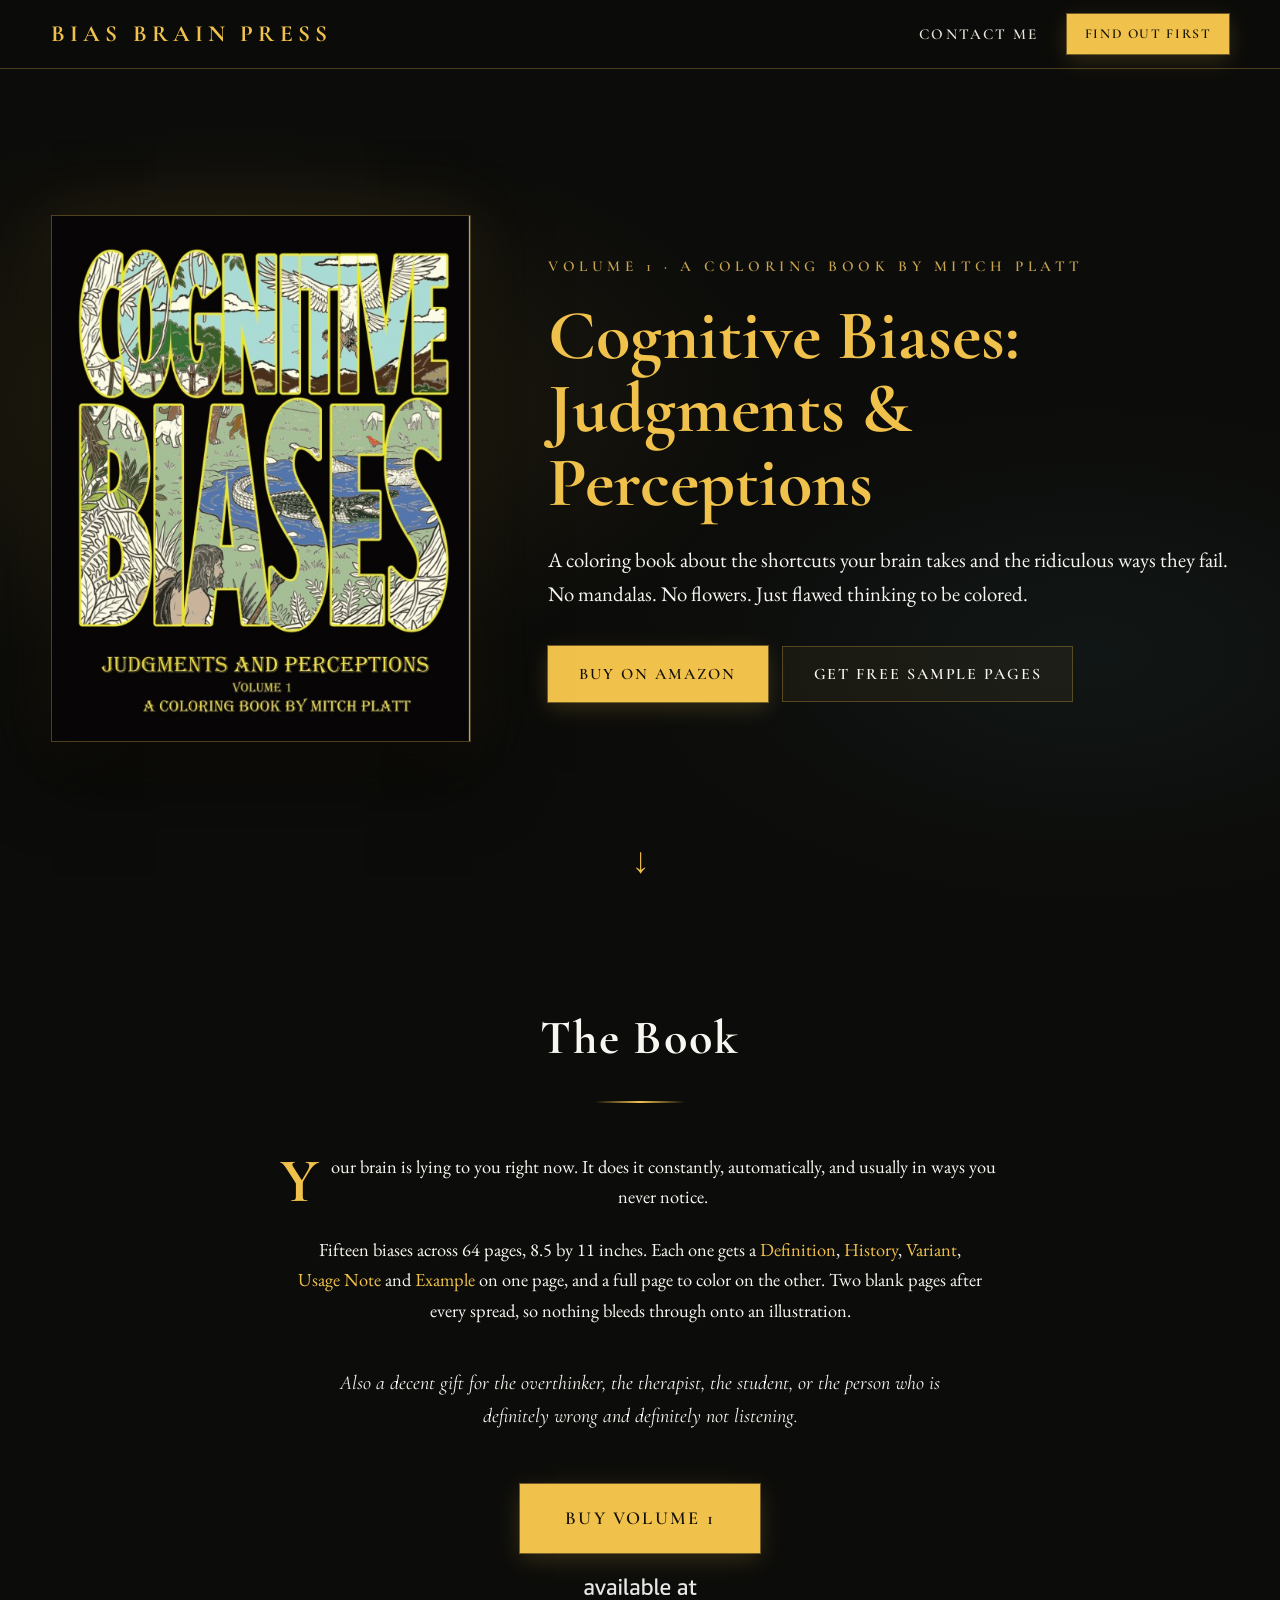
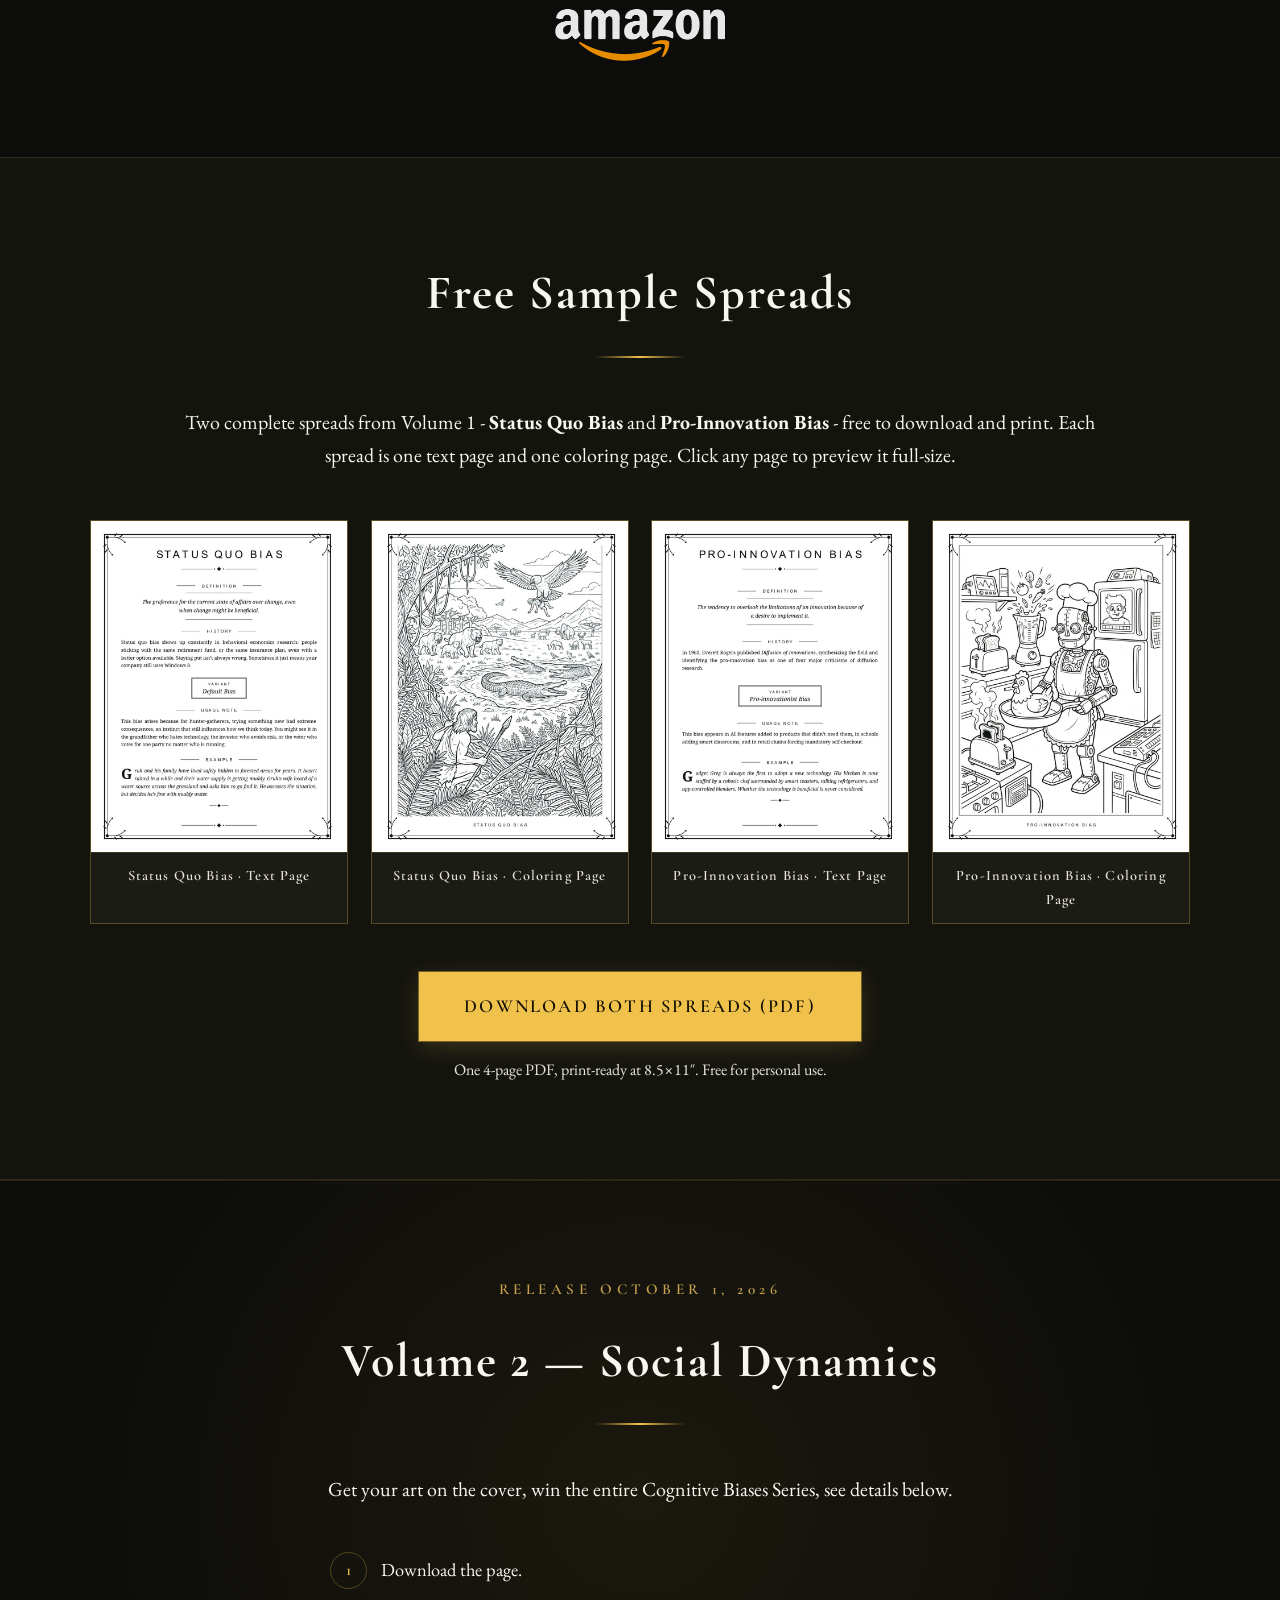
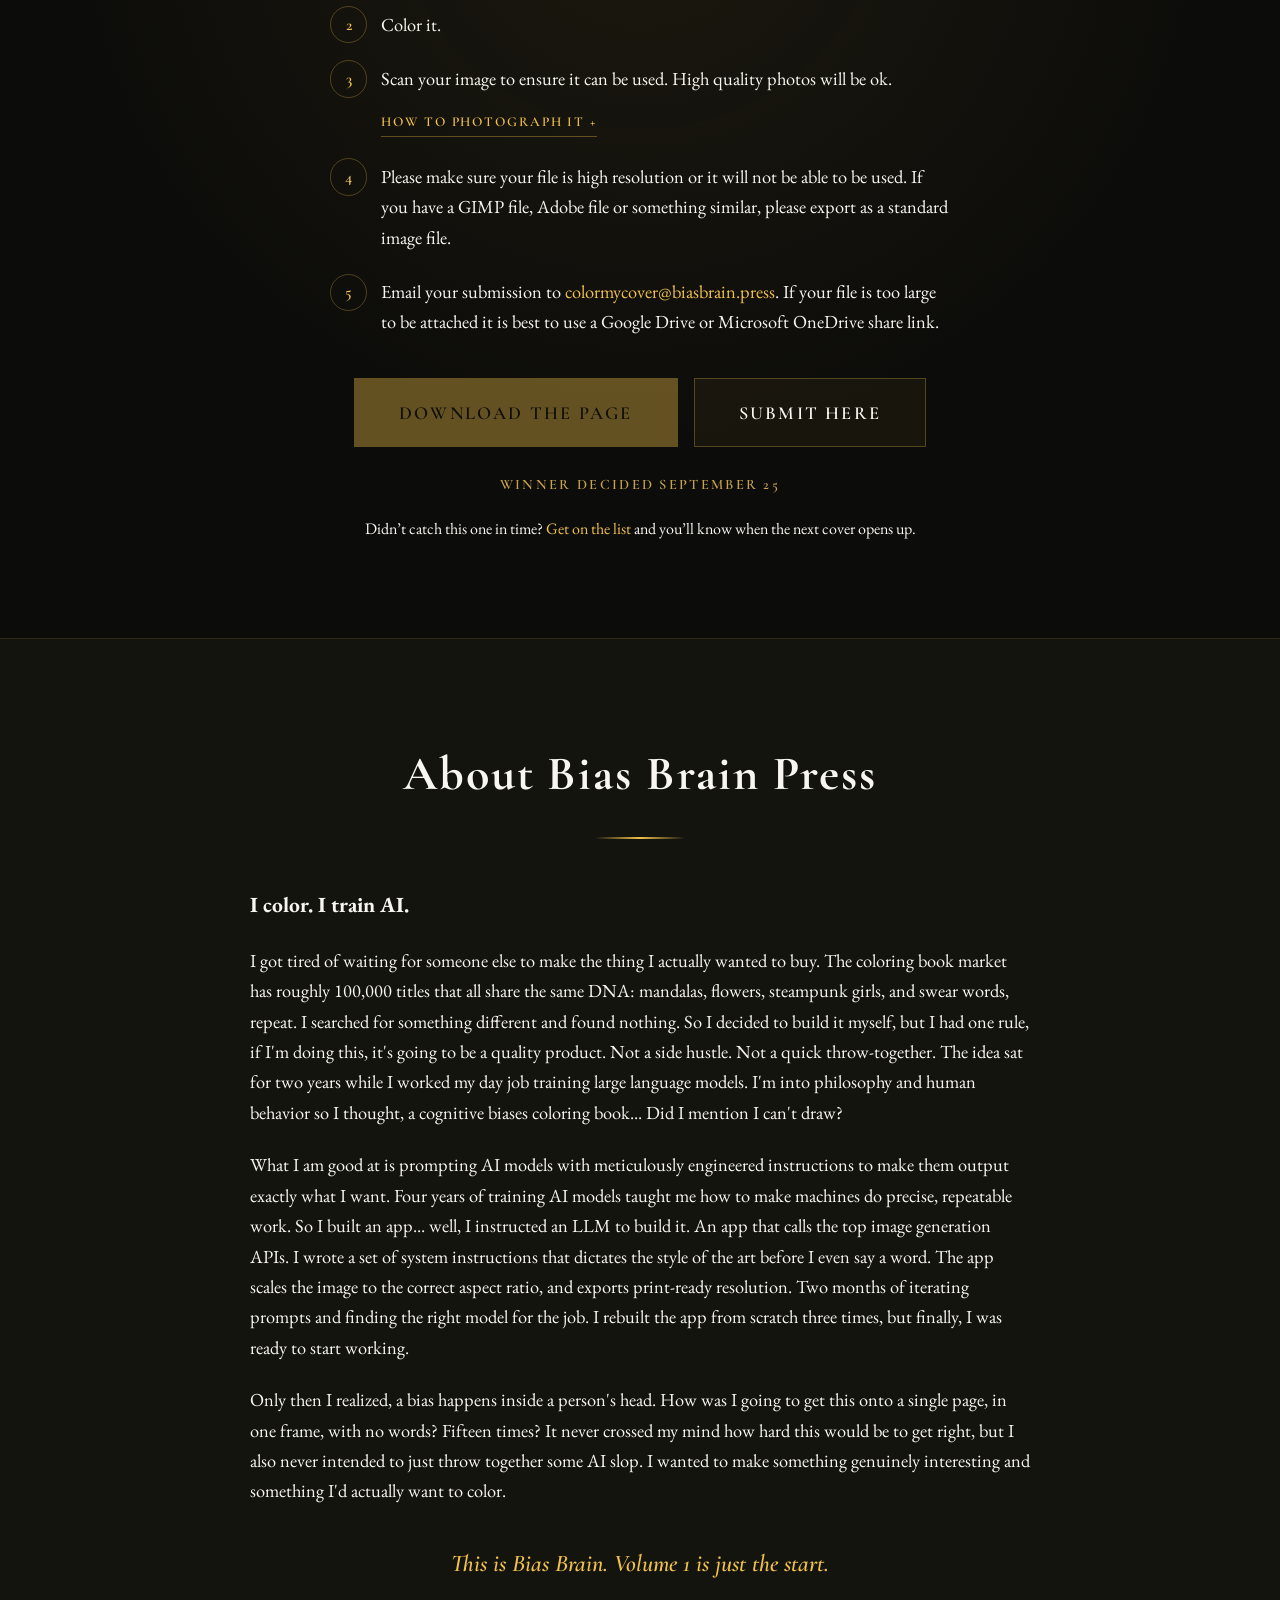
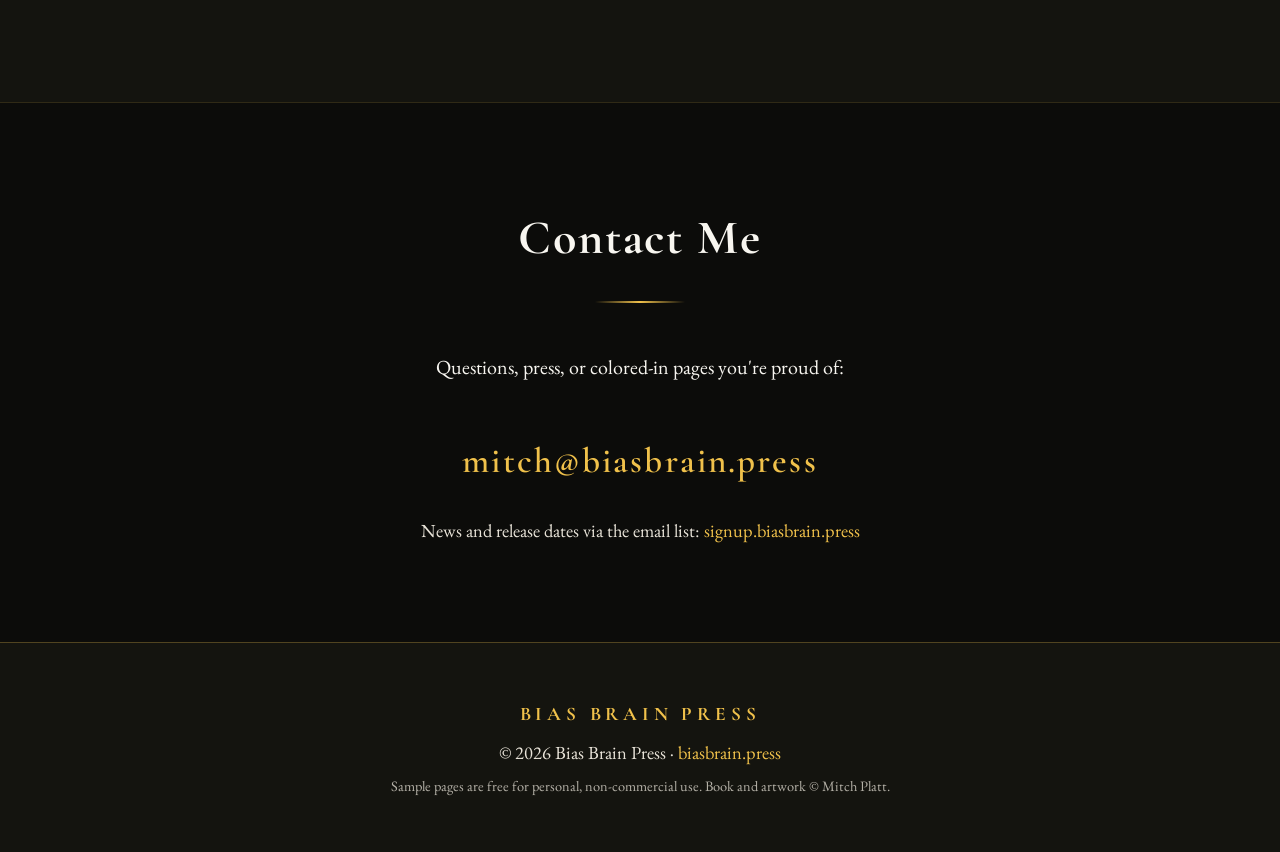
==== commit a20e2634: "Remove Virtue Explorer section and related scripts Removed the Virtue Explorer section and associate" ====
--- a/app/index.html
+++ b/app/index.html
@@ -10,57 +10,7 @@
   <link rel="preconnect" href="https://fonts.gstatic.com" crossorigin>
   <link href="https://fonts.googleapis.com/css2?family=Cormorant+Garamond:ital,wght@0,500;0,600;0,700;1,500&family=EB+Garamond:ital,wght@0,400;0,500;1,400&display=swap" rel="stylesheet">
   <link rel="stylesheet" href="css/style.css">
-  <style>
-    #virtue-explorer { --ve-line:#d8d0c2; --ve-link:#135e96; --ve-dependent:#276678; --ve-support:#3b7a57; --ve-Constrains:#a34a28; --ve-constrained:#76528b; --ve-bridge:#135e96; --ve-moral:#a34a28; --ve-epistemic:#3b7a57; }
-    #virtue-explorer .ve-intro { max-width:760px; margin:0 auto 1.5rem; text-align:center; }
-    #virtue-explorer .ve-layout { display:grid; grid-template-columns:minmax(220px,.72fr) minmax(0,1.8fr); gap:1.25rem; align-items:start; }
-    #virtue-explorer .ve-index,#virtue-explorer .ve-map { padding:1.1rem; border:1px solid var(--ve-line); border-radius:10px; background:#fffdf8; }
-    #virtue-explorer .ve-index h3,#virtue-explorer .ve-map h3 { margin:0 0 .8rem; font-family:'Cormorant Garamond',Georgia,serif; font-size:1.5rem; }
-    #virtue-explorer .ve-index-list { display:grid; grid-template-columns:1fr 1fr; gap:.5rem; }
-    #virtue-explorer .ve-category-legend { display:grid; gap:.35rem; margin-top:.8rem; color:#514b43; font-size:.85rem; }
-    #virtue-explorer .ve-category-key { display:flex; align-items:center; gap:.45rem; }
-    #virtue-explorer .ve-category-swatch { width:.75rem; height:.75rem; border-radius:50%; background:currentColor; }
-    #virtue-explorer button { font:inherit; cursor:pointer; }
-    #virtue-explorer .ve-index-button,#virtue-explorer .ve-link { border:1px solid var(--ve-line); border-radius:6px; background:white; color:var(--ve-link); text-align:left; text-decoration:underline; text-underline-offset:.15em; }
-    #virtue-explorer .ve-index-button { min-height:40px; padding:.45rem .6rem; }
-    #virtue-explorer .ve-link { padding:.25rem .4rem; font-size:.9rem; }
-    #virtue-explorer .ve-index-button.ve-category-bridge,#virtue-explorer .ve-link.ve-category-bridge { border-color:var(--ve-bridge); background:#edf4fa; color:#104a78; }
-    #virtue-explorer .ve-index-button.ve-category-moral,#virtue-explorer .ve-link.ve-category-moral { border-color:var(--ve-moral); background:#fbf0eb; color:#823a20; }
-    #virtue-explorer .ve-index-button.ve-category-epistemic,#virtue-explorer .ve-link.ve-category-epistemic { border-color:var(--ve-epistemic); background:#edf5ef; color:#2d6044; }
-    #virtue-explorer .ve-index-button[aria-pressed="true"] { color:white; font-weight:700; }
-    #virtue-explorer .ve-index-button.ve-category-bridge[aria-pressed="true"],#virtue-explorer .ve-focus.ve-category-bridge { border-color:var(--ve-bridge); background:var(--ve-bridge); color:white; }
-    #virtue-explorer .ve-index-button.ve-category-moral[aria-pressed="true"],#virtue-explorer .ve-focus.ve-category-moral { border-color:var(--ve-moral); background:var(--ve-moral); color:white; }
-    #virtue-explorer .ve-index-button.ve-category-epistemic[aria-pressed="true"],#virtue-explorer .ve-focus.ve-category-epistemic { border-color:var(--ve-epistemic); background:var(--ve-epistemic); color:white; }
-    #virtue-explorer button:hover { background:#f3eee4; }
-    #virtue-explorer button:focus-visible { outline:3px solid #d59b32; outline-offset:2px; }
-    #virtue-explorer .ve-map-heading { display:flex; justify-content:space-between; align-items:baseline; gap:1rem; }
-    #virtue-explorer .ve-map-heading p,#virtue-explorer .ve-note { color:#665f54; font-size:.9rem; }
-    #virtue-explorer .ve-map-grid { display:grid; grid-template-columns:minmax(0,1fr) minmax(125px,.55fr) minmax(0,1fr); grid-template-rows:1fr 1fr; grid-template-areas:"dependent focus Supports" "Constrains focus constrained"; gap:.75rem; }
-    #virtue-explorer .ve-group { min-width:0; padding:.75rem; border:1px solid currentColor; border-radius:8px; background:white; }
-    #virtue-explorer .ve-group h4 { margin:0 0 .5rem; font-size:.9rem; }
-    #virtue-explorer .ve-dependent { grid-area:dependent; color:var(--ve-dependent); }
-    #virtue-explorer .ve-Supports { grid-area:Supports; color:var(--ve-support); }
-    #virtue-explorer .ve-Constrains { grid-area:Constrains; color:var(--ve-Constrains); }
-    #virtue-explorer .ve-constrained { grid-area:constrained; color:var(--ve-constrained); }
-    #virtue-explorer .ve-links { display:flex; flex-wrap:wrap; gap:.35rem; }
-    #virtue-explorer .ve-focus { grid-area:focus; align-self:center; padding:.8rem .4rem; border:1px solid transparent; border-radius:8px; font-family:'Cormorant Garamond',Georgia,serif; font-size:1.3rem; font-weight:700; text-align:center; overflow-wrap:anywhere; }
-    #virtue-explorer .ve-note { margin:.8rem 0 0; }
-    #virtue-explorer .ve-functions { margin-top:2rem; }
-    #virtue-explorer .ve-functions > h3 { margin:0 0 .4rem; font-family:'Cormorant Garamond',Georgia,serif; font-size:1.8rem; text-align:center; }
-    #virtue-explorer .ve-functions-intro { margin:0 0 1rem; color:#665f54; text-align:center; }
-    #virtue-explorer .ve-function-groups { display:grid; grid-template-columns:repeat(3,minmax(0,1fr)); gap:1rem; align-items:start; }
-    #virtue-explorer .ve-function-group { padding:1rem; border:1px solid var(--ve-line); border-top:4px solid currentColor; border-radius:8px; background:#fffdf8; }
-    #virtue-explorer .ve-function-group h4 { margin:0 0 .7rem; font-family:'Cormorant Garamond',Georgia,serif; font-size:1.35rem; }
-    #virtue-explorer .ve-function-group.ve-category-bridge { color:var(--ve-bridge); }
-    #virtue-explorer .ve-function-group.ve-category-moral { color:var(--ve-moral); }
-    #virtue-explorer .ve-function-group.ve-category-epistemic { color:var(--ve-epistemic); }
-    #virtue-explorer .ve-function-item { margin:.75rem 0 0; color:#37332e; }
-    #virtue-explorer .ve-function-item strong { display:block; margin-bottom:.15rem; color:inherit; }
-    @media(max-width:760px) { #virtue-explorer .ve-layout{grid-template-columns:1fr} #virtue-explorer .ve-map-grid{grid-template-columns:1fr 1fr;grid-template-rows:auto;grid-template-areas:"focus focus" "dependent Supports" "Constrains constrained"} #virtue-explorer .ve-focus{justify-self:center;min-width:45%} #virtue-explorer .ve-function-groups{grid-template-columns:1fr} }
-    @media(max-width:480px) { #virtue-explorer .ve-map-grid{grid-template-columns:1fr;grid-template-areas:"focus" "dependent" "Supports" "Constrains" "constrained"} }
-  </style>
-</head>
-<body>
+  
 
   <!-- ============ NAV ============ -->
   <header class="nav">
@@ -69,7 +19,6 @@
       <span></span><span></span><span></span>
     </button>
     <nav class="nav-links" id="navLinks">
-      <a href="#virtue-explorer">Virtue Explorer</a>
       <a href="mailto:mitch@biasbrain.press">Contact Me</a>
       <a class="btn btn-small btn-gold" href="https://forms.cloud.microsoft/r/vApkrmTgNT" target="_blank" rel="noopener">Find Out First</a>
     </nav>
@@ -114,34 +63,6 @@
     </div>
   </section>
 
-  <section class="section section-alt" id="virtue-explorer">
-    <div class="wrap">
-      <h2 class="section-title">Disposition Relationship Explorer</h2>
-      <div class="rule" aria-hidden="true"></div>
-      <div class="ve-intro"><p class="section-lede">Choose a disposition, then click any connected name to explore its relationships. Each map opens here, and each selection has its own shareable link.</p></div>
-      <div class="ve-layout">
-        <aside class="ve-index" aria-labelledby="ve-index-title">
-          <h3 id="ve-index-title">Disposition index</h3>
-          <div class="ve-index-list" id="veIndex"></div>
-          <div class="ve-category-legend" aria-label="Disposition category colors">
-            <span class="ve-category-key" style="color:var(--ve-bridge)"><span class="ve-category-swatch" aria-hidden="true"></span>Linking Epistemic to Moral</span>
-            <span class="ve-category-key" style="color:var(--ve-moral)"><span class="ve-category-swatch" aria-hidden="true"></span>Moral</span>
-            <span class="ve-category-key" style="color:var(--ve-epistemic)"><span class="ve-category-swatch" aria-hidden="true"></span>Epistemic</span>
-          </div>
-        </aside>
-        <div class="ve-map" aria-live="polite" aria-atomic="true">
-          <div class="ve-map-heading"><h3 id="veTitle">Empathy</h3><p id="veCategory">Linking Epistemic to Moral</p></div>
-          <div class="ve-map-grid" id="veMap"></div>
-          <p class="ve-note">Relationship labels and direction are shown as defined in the model.</p>
-        </div>
-      </div>
-      <div class="ve-functions">
-        <h3>Disposition Functions</h3>
-        <p class="ve-functions-intro">The role each disposition plays in this framework.</p>
-        <div class="ve-function-groups" id="veFunctions"></div>
-      </div>
-    </div>
-  </section>
 
   <!-- ============ FREE SAMPLE PAGES ============ -->
   <section class="section section-alt" id="free">
@@ -256,110 +177,6 @@
     <img id="lightboxImg" src="" alt="Full-size page preview">
   </div>
 
-  <script>
-    const dispositions = [
-      {id:'authenticity',name:'Authenticity',SupportedBy:['Humility','Knowledge','Confidence','Awareness','Honesty','Alignment','Empathy','Consideration','Kindness'],Supports:['Honesty','Alignment','Awareness','Consideration','Kindness'],Constrains:['Confidence','Awareness'],ConstrainedBy:['Knowledge','Consideration','Kindness','Constraint','Honesty','Respect','Humility']},
-      {id:'consideration',name:'Consideration',SupportedBy:['Awareness','Knowledge','Humility','Constraint','Empathy','Authenticity','Confidence','Honesty','Kindness','Alignment','Respect'],Supports:['Kindness','Alignment','Authenticity','Honesty','Empathy','Constraint','Respect'],Constrains:['Kindness','Honesty','Authenticity','Empathy','Constraint','Alignment','Respect'],ConstrainedBy:['Knowledge','Awareness','Constraint','Alignment']},
-      {id:'humility',name:'Humility',SupportedBy:['Awareness','Knowledge','Honesty','Confidence'],Supports:['Authenticity','Knowledge','Awareness','Honesty','Alignment','Consideration','Empathy','Confidence','Constraint','Respect'],Constrains:['Confidence','Knowledge','Honesty','Empathy','Authenticity','Awareness'],ConstrainedBy:[]},
-      {id:'confidence',name:'Confidence',SupportedBy:['Knowledge','Awareness','Humility'],Supports:['Authenticity','Honesty','Humility','Consideration'],Constrains:['Awareness'],ConstrainedBy:['Knowledge','Humility','Authenticity','Awareness','Empathy','Honesty']},
-      {id:'knowledge',name:'Knowledge',SupportedBy:['Awareness','Humility','Honesty'],Supports:['Confidence','Humility','Authenticity','Awareness','Alignment','Consideration','Constraint','Honesty','Empathy','Kindness','Respect'],Constrains:['Confidence','Honesty','Authenticity','Consideration','Empathy','Awareness','Kindness','Constraint','Alignment','Respect'],ConstrainedBy:['Awareness','Honesty','Humility']},
-      {id:'awareness',name:'Awareness',SupportedBy:['Humility','Knowledge','Honesty','Empathy','Authenticity','Alignment'],Supports:['Authenticity','Knowledge','Humility','Alignment','Consideration','Kindness','Constraint','Empathy','Confidence','Honesty','Respect'],Constrains:['Confidence','Honesty','Kindness','Consideration','Knowledge','Constraint','Alignment','Respect'],ConstrainedBy:['Knowledge','Humility','Authenticity','Confidence','Constraint']},
-      {id:'honesty',name:'Honesty',SupportedBy:['Awareness','Knowledge','Humility','Authenticity','Confidence','Consideration','Kindness','Alignment','Respect'],Supports:['Knowledge','Awareness','Humility','Authenticity','Alignment','Consideration'],Constrains:['Confidence','Authenticity','Knowledge'],ConstrainedBy:['Knowledge','Awareness','Consideration','Kindness','Constraint','Empathy','Alignment','Respect','Humility']},
-      {id:'kindness',name:'Kindness',SupportedBy:['Consideration','Awareness','Knowledge','Constraint','Empathy','Authenticity','Alignment','Respect'],Supports:['Consideration','Alignment','Honesty','Authenticity'],Constrains:['Honesty','Authenticity'],ConstrainedBy:['Consideration','Awareness','Knowledge','Constraint','Alignment','Empathy','Respect']},
-      {id:'empathy',name:'Empathy',SupportedBy:['Consideration','Awareness','Knowledge','Humility','Alignment','Constraint','Respect'],Supports:['Consideration','Kindness','Awareness','Alignment','Constraint','Authenticity'],Constrains:['Confidence','Honesty','Kindness','Alignment'],ConstrainedBy:['Knowledge','Humility','Consideration','Constraint','Alignment','Respect']},
-      {id:'constraint',name:'Constraint',SupportedBy:['Awareness','Consideration','Empathy','Knowledge','Humility','Alignment','Respect'],Supports:['Consideration','Kindness','Empathy','Alignment'],Constrains:['Kindness','Honesty','Authenticity','Empathy','Consideration','Awareness','Alignment'],ConstrainedBy:['Consideration','Knowledge','Awareness','Alignment']},
-      {id:'alignment',name:'Alignment',SupportedBy:['Awareness','Knowledge','Honesty','Humility','Empathy','Consideration','Authenticity','Kindness','Constraint','Respect'],Supports:['Authenticity','Honesty','Awareness','Consideration','Kindness','Constraint','Empathy'],Constrains:['Empathy','Kindness','Consideration','Honesty','Constraint','Respect'],ConstrainedBy:['Knowledge','Awareness','Consideration','Empathy','Constraint']},
-      {id:'respect',name:'Respect',SupportedBy:['Consideration','Awareness','Humility','Knowledge'],Supports:['Empathy','Consideration','Kindness','Honesty','Constraint','Alignment'],Constrains:['Honesty','Kindness','Empathy','Authenticity'],ConstrainedBy:['Knowledge','Awareness','Consideration','Alignment']}
-    ];
-    const dispositionInfo={
-      authenticity:{category:'bridge',function:'Alignment between who a person is at their current stage of existence, what they know, what they say, and what they do. It is not a fixed destination, but a pattern of matching inner reality and outward behavior.'},
-      empathy:{category:'bridge',function:'The deliberate practice of approximating another conscious being’s perspective by placing oneself, as far as available knowledge permits, within the conditions of that being’s life.'},
-      alignment:{category:'bridge',function:'Active attention to whether awareness, knowledge, honesty, humility, empathy, consideration, authenticity, kindness, constraint, and respect are being applied in accordance with one’s perspective of what is the case.'},
-      honesty:{category:'bridge',function:'The willingness to accurately communicate one’s perspective of what is the case despite discomfort.'},
-      respect:{category:'moral',function:'Active acknowledgment of another agent’s consciousness as one that bears pain, appreciates gratitude, suffers loss, and seeks physical and emotional comfort similar to one’s own.'},
-      consideration:{category:'moral',function:'The practical recognition that other conscious beings have an inner experience, and that their experience has the same weight as one’s own. (Perspectival)'},
-      kindness:{category:'moral',function:'Acting toward another conscious being as though their continued existence and well-being were as urgent as one’s own. (Action based)'},
-      constraint:{category:'moral',function:'Recognizing before acting that an action toward another conscious being may be unwelcome, unhelpful, or unwanted.'},
-      awareness:{category:'epistemic',function:'The agent’s perception of what is the case concerning the self, others, and the effects of one’s actions.'},
-      confidence:{category:'epistemic',function:'Comfort with one’s status and knowledge so that it is non-comparative and does not change relative to another agent’s status or knowledge.'},
-      knowledge:{category:'epistemic',function:'Understanding earned through acquiring information, building skills, solving problems, and learning from experience.'},
-      humility:{category:'epistemic',function:'Genuine comfort with not knowing and with being wrong.'}
-    };
-    const categoryNames={bridge:'Linking Epistemic to Moral',moral:'Moral',epistemic:'Epistemic'};
-    const veIndex=document.getElementById('veIndex'),veTitle=document.getElementById('veTitle'),veCategory=document.getElementById('veCategory'),veMap=document.getElementById('veMap'),veFunctions=document.getElementById('veFunctions');
-    const veGroups=[{key:'SupportedBy',title:'Supported By',style:'ve-dependent'},{key:'Supports',title:'Supports',style:'ve-Supports'},{key:'Constrains',title:'Constrains',style:'ve-Constrains'},{key:'ConstrainedBy',title:'Constrained By',style:'ve-constrained'}];
-    function selectDisposition(id,updateAddress=false){
-      const selected=dispositions.find(item=>item.id===id)||dispositions.find(item=>item.id==='empathy');
-      const selectedCategory=dispositionInfo[selected.id].category;
-      veTitle.textContent=selected.name;
-      veCategory.textContent=categoryNames[selectedCategory];
-      veIndex.querySelectorAll('button').forEach(button=>button.setAttribute('aria-pressed',String(button.dataset.disposition===selected.id)));
-      veMap.replaceChildren();
-      veGroups.forEach(group=>{
-        const panel=document.createElement('section');panel.className=`ve-group ${group.style}`;
-        const heading=document.createElement('h4');heading.textContent=group.title;
-        const links=document.createElement('div');links.className='ve-links';
-        selected[group.key].forEach(name=>{
-          const target=dispositions.find(item=>item.name===name);if(!target)return;
-          const button=document.createElement('button');button.type='button';button.className=`ve-link ve-category-${dispositionInfo[target.id].category}`;button.textContent=name;
-          button.setAttribute('aria-label',`Open ${name} relationship map`);
-          button.addEventListener('click',()=>selectDisposition(target.id,true));links.append(button);
-        });
-        panel.append(heading,links);veMap.append(panel);
-      });
-      const focus=document.createElement('div');focus.className=`ve-focus ve-category-${selectedCategory}`;focus.textContent=selected.name;veMap.append(focus);
-      if(updateAddress){const address=new URL(window.location.href);address.searchParams.set('disposition',selected.id);address.hash='virtue-explorer';history.pushState(null,'',address);}
-    }
-    dispositions.forEach(item=>{
-      const button=document.createElement('button');button.type='button';button.className=`ve-index-button ve-category-${dispositionInfo[item.id].category}`;button.dataset.disposition=item.id;button.textContent=item.name;button.setAttribute('aria-pressed','false');
-      button.addEventListener('click',()=>selectDisposition(item.id,true));veIndex.append(button);
-    });
-    Object.keys(categoryNames).forEach(category=>{
-      const group=document.createElement('section');group.className=`ve-function-group ve-category-${category}`;
-      const heading=document.createElement('h4');heading.textContent=categoryNames[category];group.append(heading);
-      dispositions.filter(item=>dispositionInfo[item.id].category===category).forEach(item=>{
-        const definition=document.createElement('p');definition.className='ve-function-item';
-        const name=document.createElement('strong');name.textContent=item.name;
-        definition.append(name,document.createTextNode(dispositionInfo[item.id].function));group.append(definition);
-      });
-      veFunctions.append(group);
-    });
-    function selectFromAddress(){selectDisposition(new URLSearchParams(location.search).get('disposition')||'empathy');}
-    window.addEventListener('hashchange',selectFromAddress);window.addEventListener('popstate',selectFromAddress);selectFromAddress();
-  </script>
+  
 
-  <script>
-    // Mobile nav
-    const navToggle = document.getElementById('navToggle');
-    const navLinks = document.getElementById('navLinks');
-    navToggle.addEventListener('click', () => {
-      const open = navLinks.classList.toggle('open');
-      navToggle.setAttribute('aria-expanded', open);
-    });
-    navLinks.querySelectorAll('a').forEach(a =>
-      a.addEventListener('click', () => navLinks.classList.remove('open'))
-    );
-
-    // Lightbox
-    const lightbox = document.getElementById('lightbox');
-    const lightboxImg = document.getElementById('lightboxImg');
-    document.querySelectorAll('.gallery-item').forEach(item => {
-      item.addEventListener('click', () => {
-        lightboxImg.src = item.dataset.full;
-        lightboxImg.alt = item.querySelector('img').alt;
-        lightbox.classList.add('open');
-        lightbox.setAttribute('aria-hidden', 'false');
-        document.body.style.overflow = 'hidden';
-      });
-    });
-    function closeLightbox() {
-      lightbox.classList.remove('open');
-      lightbox.setAttribute('aria-hidden', 'true');
-      document.body.style.overflow = '';
-    }
-    document.getElementById('lightboxClose').addEventListener('click', closeLightbox);
-    lightbox.addEventListener('click', e => { if (e.target === lightbox) closeLightbox(); });
-    document.addEventListener('keydown', e => { if (e.key === 'Escape') closeLightbox(); });
-  </script>
-</body>
-</html>
+  
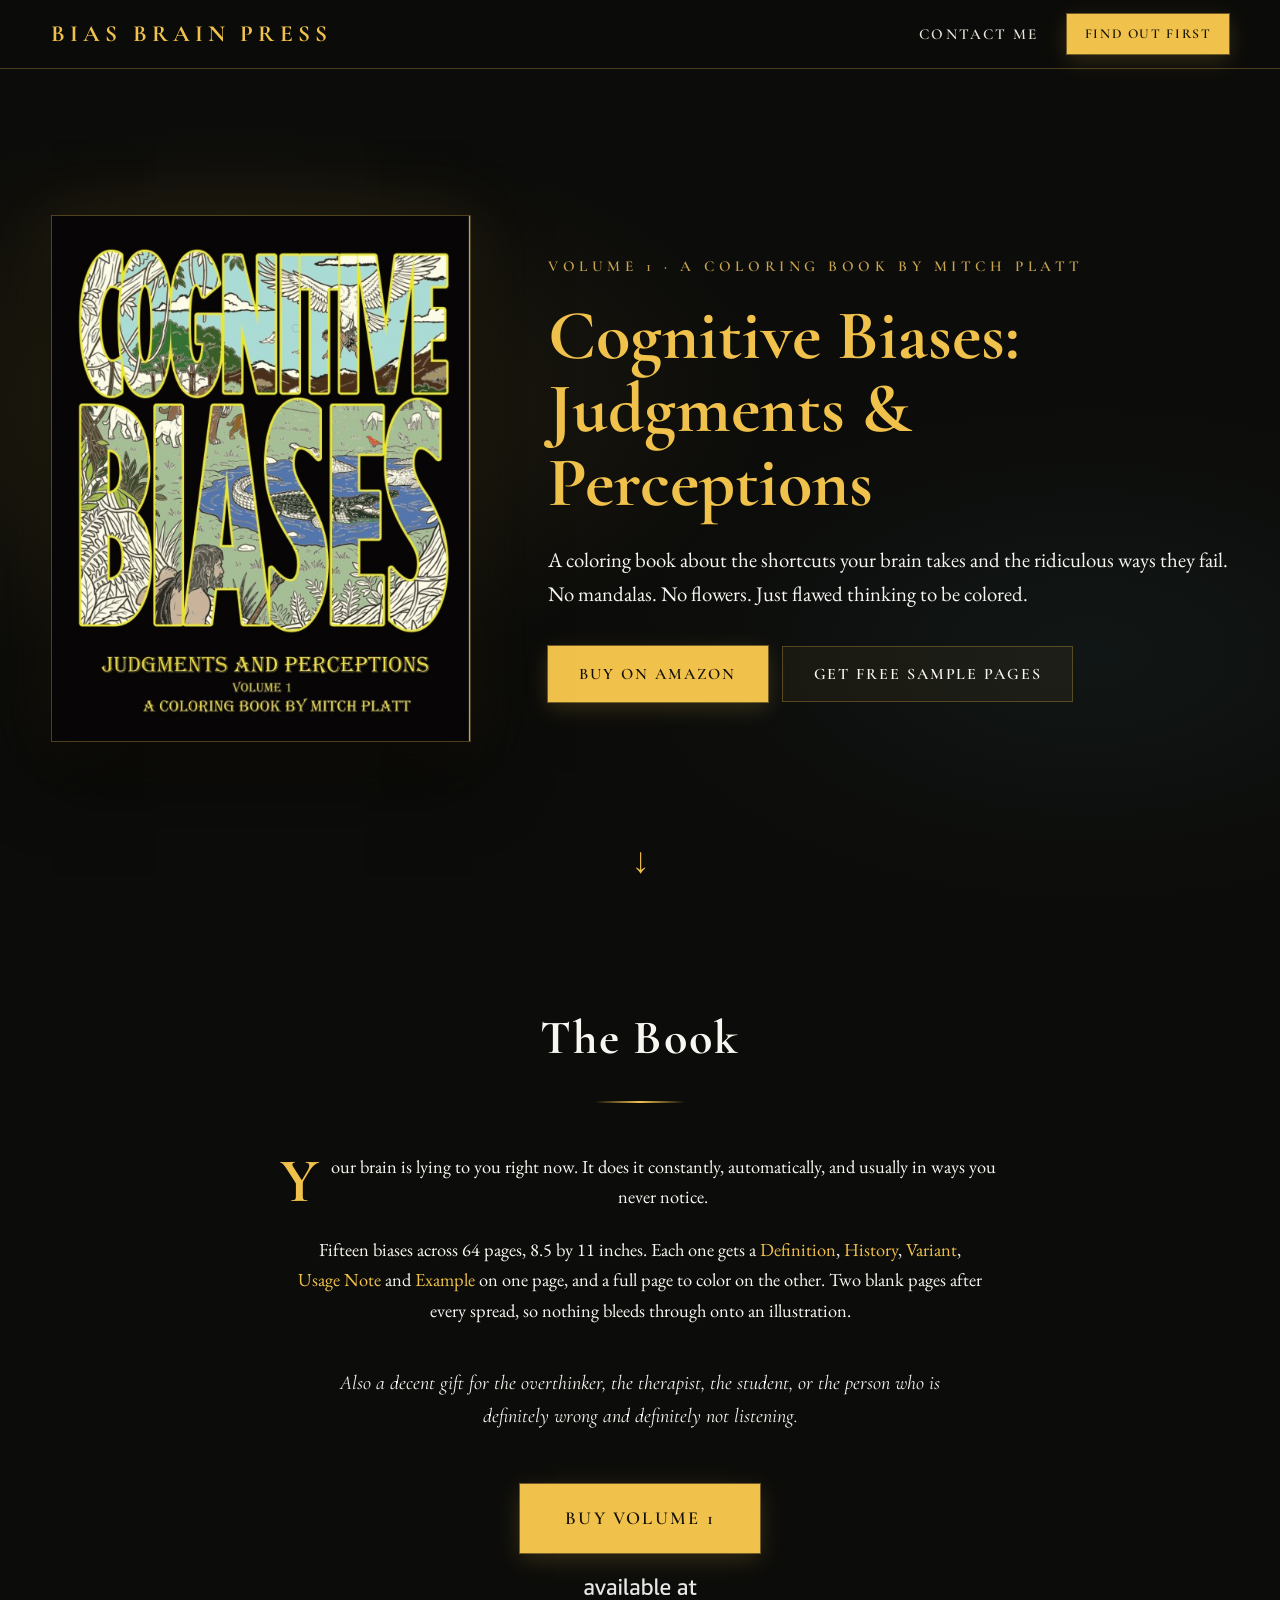
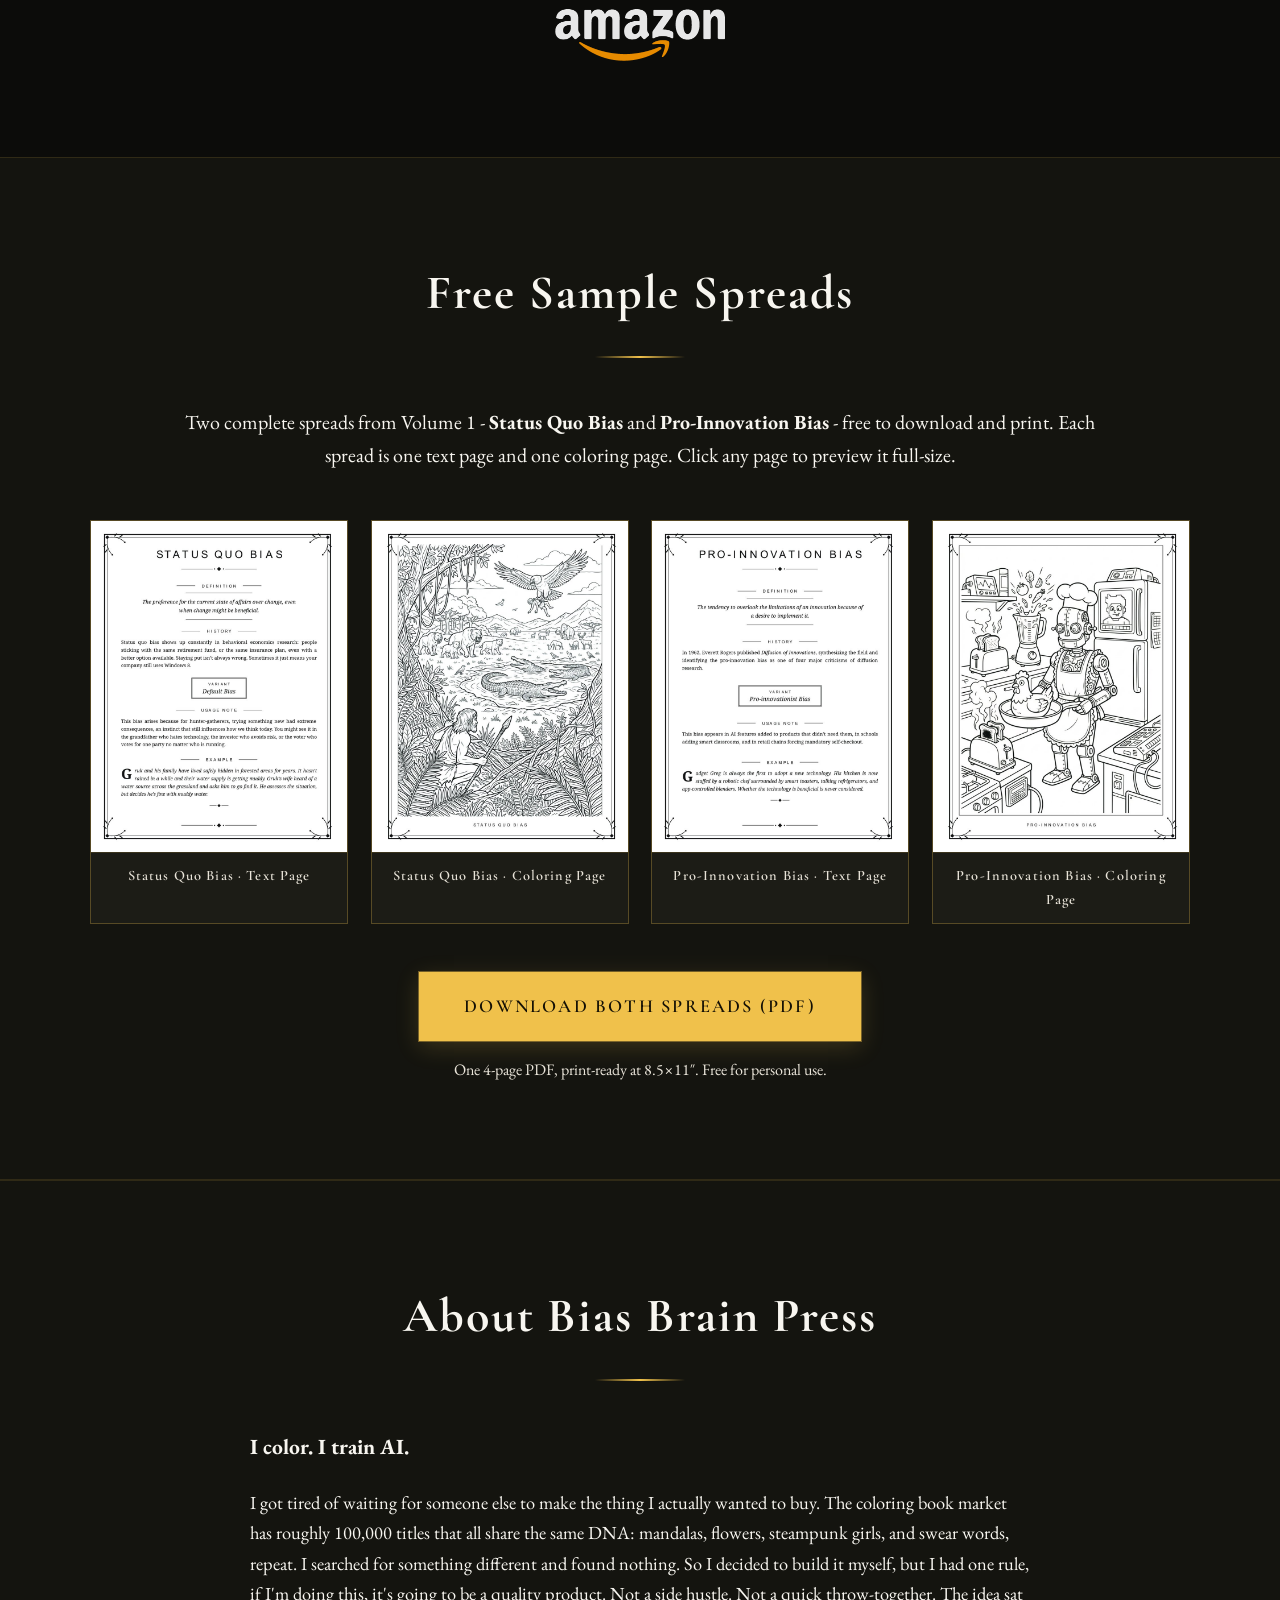
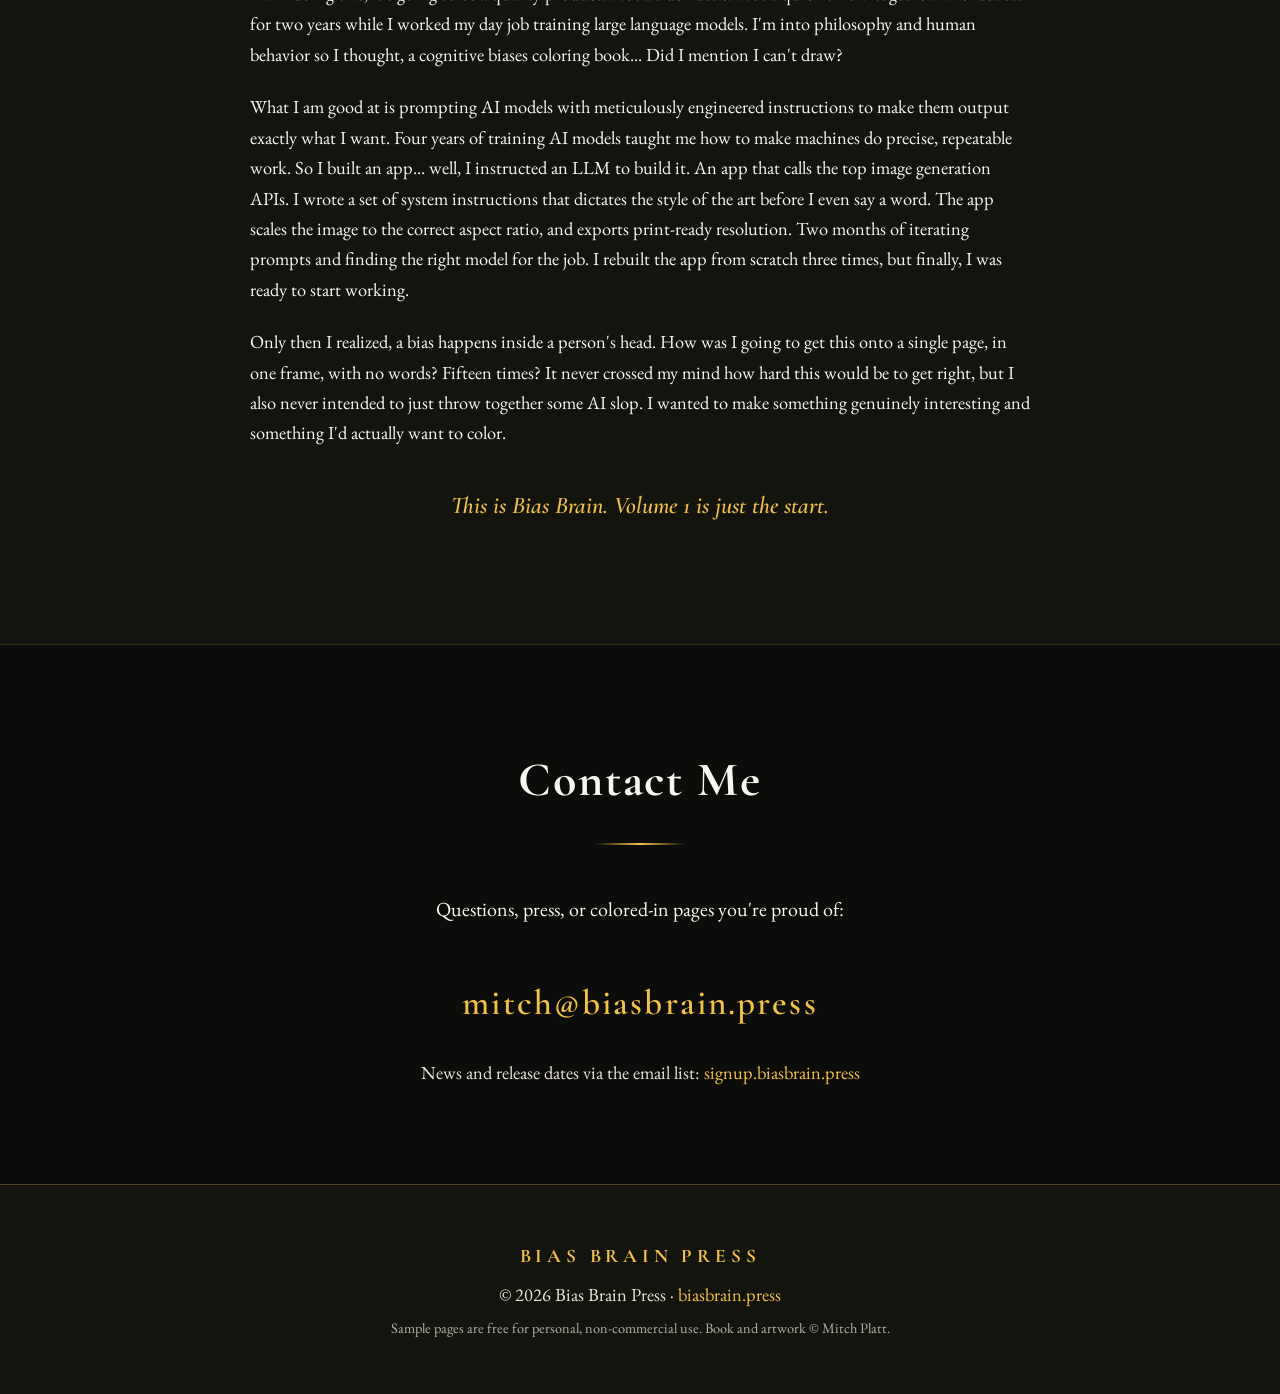
==== commit 6ab52c9b: "Delete Volume 2 contest section Removed Volume 2 contest section from index.html." ====
--- a/app/index.html
+++ b/app/index.html
@@ -97,47 +97,7 @@
     </div>
   </section>
 
-  <!-- ============ VOLUME 2 + CONTEST ============ -->
-  <section class="section contest" id="volume2">
-    <div class="wrap wrap-narrow contest-inner">
-      <p class="kicker">Release October 1, 2026</p>
-      <h2 class="section-title">Volume 2 &mdash; Social Dynamics</h2>
-      <div class="rule" aria-hidden="true"></div>
-
-      <p class="section-lede">Get your art on the cover, win the entire Cognitive Biases Series, see details below.</p>
-
-      <ol class="steps">
-        <li>Download the page.</li>
-        <li>Color it.</li>
-        <li>
-          Scan your image to ensure it can be used. High quality photos will be ok.
-          <details class="photo-help">
-            <summary>How to photograph it</summary>
-            <ul>
-              <li>Press the page flat &mdash; a book on each corner works.</li>
-              <li>Daylight near a window, no direct sun. No flash: it blows out the paper and kills your color.</li>
-              <li>Hold the camera straight above the centre of the page, not at an angle.</li>
-              <li>Fill the frame with the page. Don&rsquo;t crop into the art.</li>
-              <li>Watch for your own shadow falling across the paper.</li>
-              <li>Shoot at your camera&rsquo;s highest quality setting.</li>
-            </ul>
-          </details>
-        </li>
-        <li>Please make sure your file is high resolution or it will not be able to be used. If you have a GIMP file, Adobe file or something similar, please export as a standard image file.</li>
-        <li>Email your submission to <a href="mailto:colormycover@biasbrain.press">colormycover@biasbrain.press</a>. If your file is too large to be attached it is best to use a Google Drive or Microsoft OneDrive share link.</li>
-      </ol>
-
-      <div class="contest-actions">
-        <!-- PLACEHOLDER: drop the PDF at app/downloads/bias-brain-contest-page.pdf, then delete "is-disabled" from the line below -->
-        <a class="btn btn-gold btn-large is-disabled" href="downloads/bias-brain-contest-page.pdf" download>Download the Page</a>
-        <a class="btn btn-outline btn-large" href="mailto:colormycover@biasbrain.press">Submit Here</a>
-      </div>
-
-      <p class="contest-meta">Winner decided September&nbsp;25</p>
-      <p class="contest-list">Didn&rsquo;t catch this one in time? <a href="https://forms.cloud.microsoft/r/vApkrmTgNT" target="_blank" rel="noopener">Get on the list</a> and you&rsquo;ll know when the next cover opens up.</p>
-    </div>
-  </section>
-
+  
   <!-- ============ ABOUT ============ -->
   <section class="section section-alt" id="about">
     <div class="wrap wrap-narrow">
